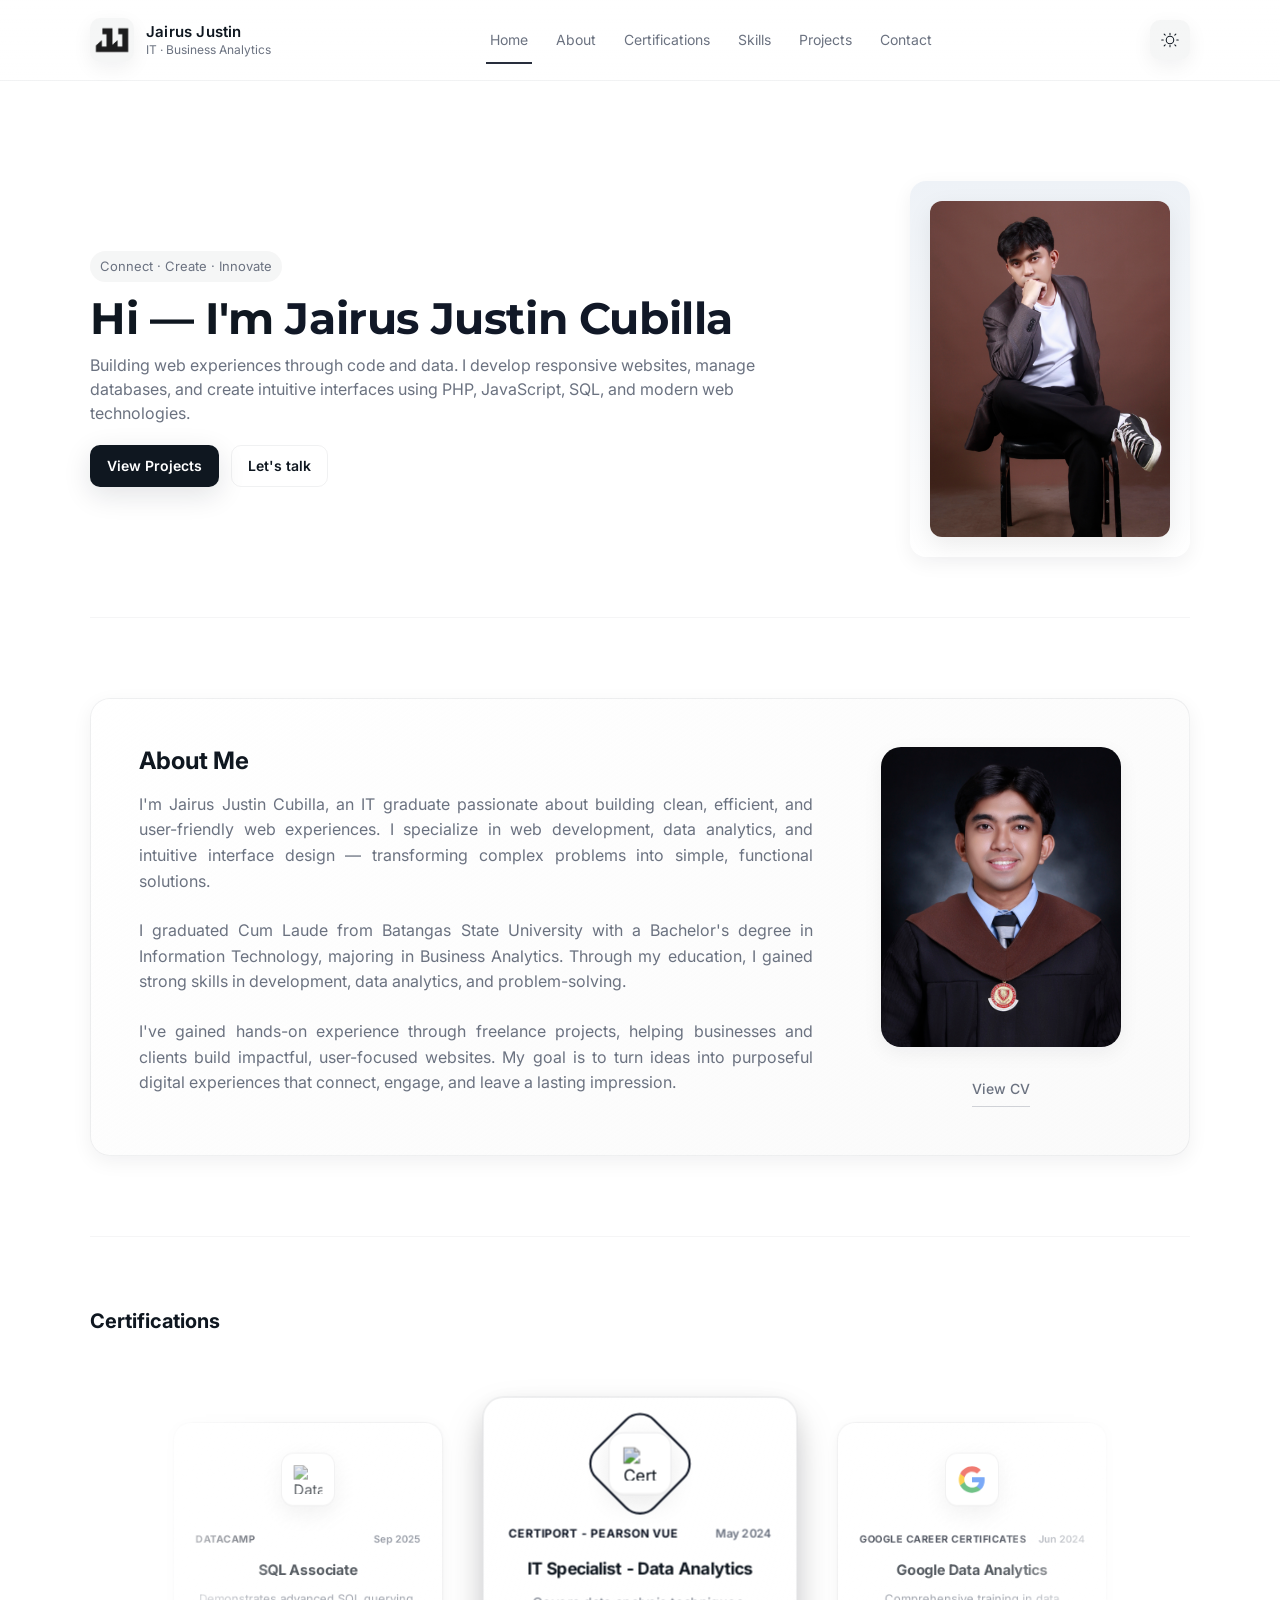
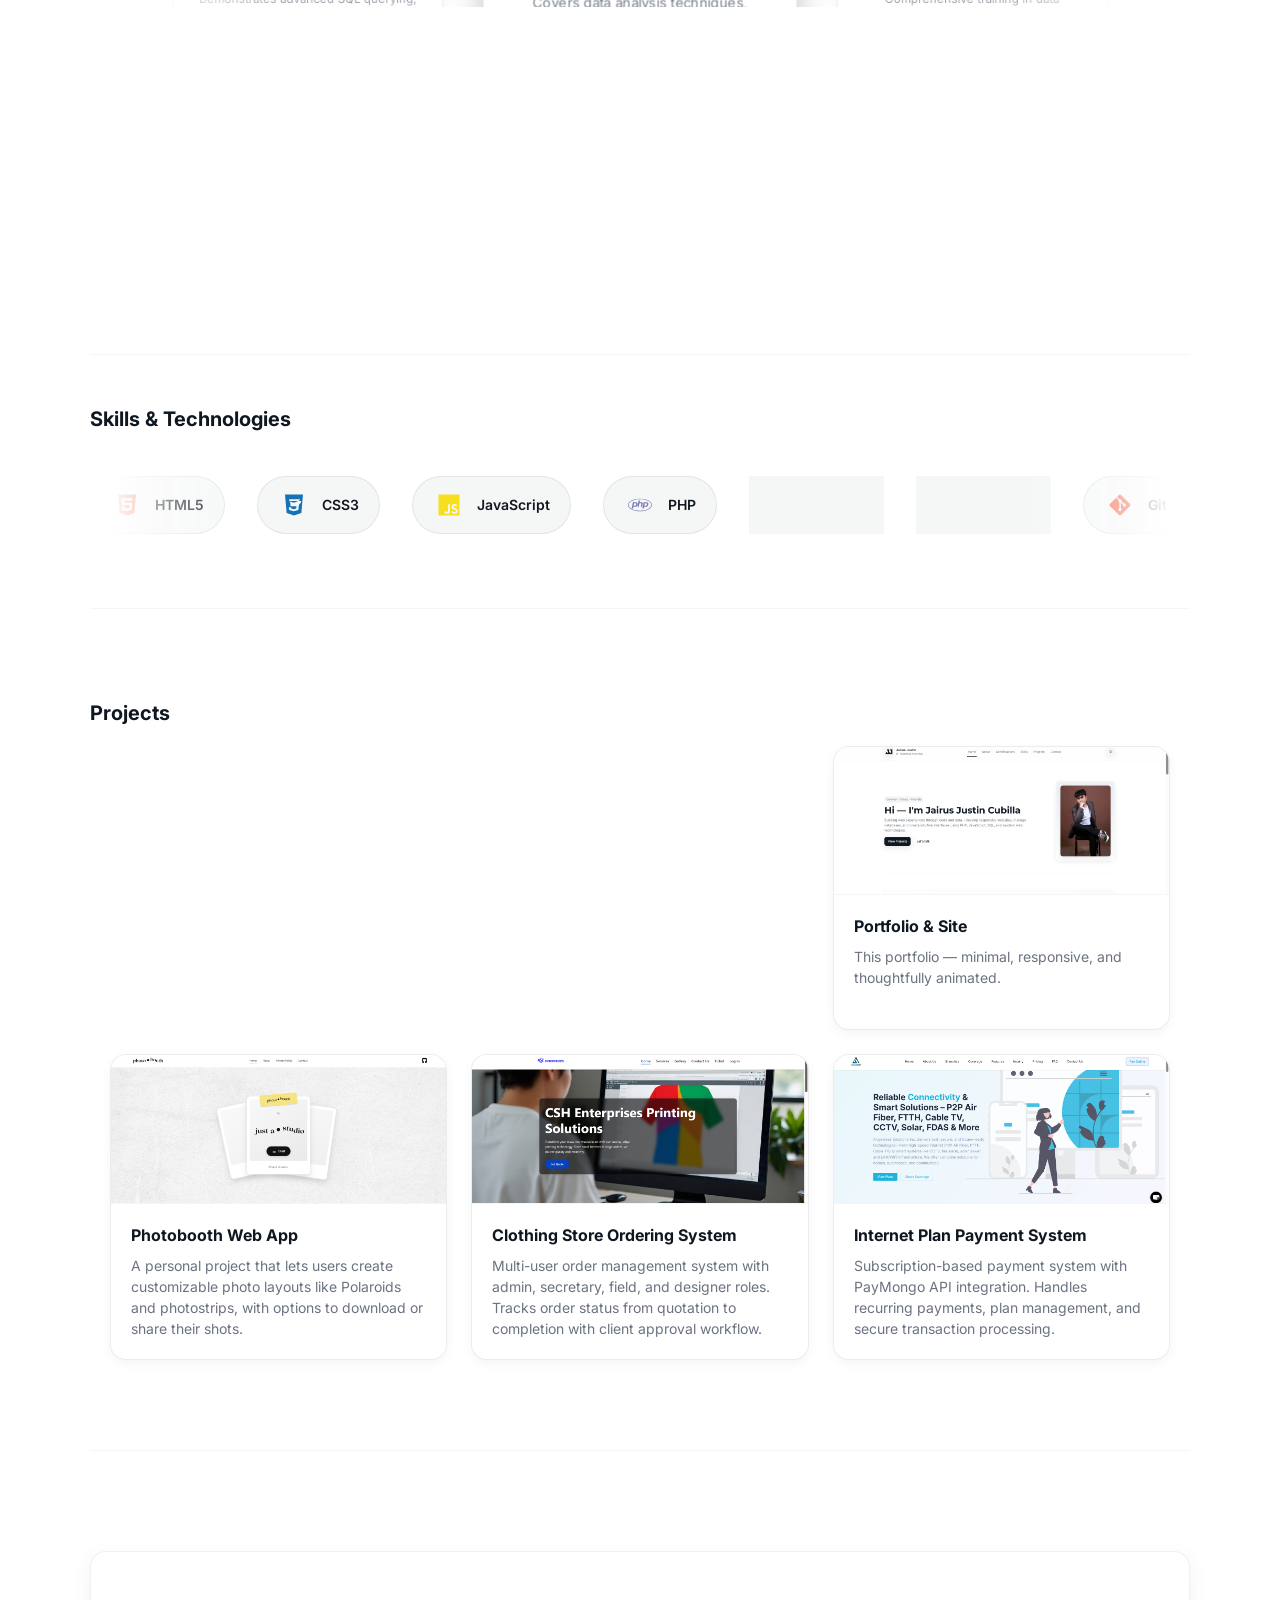
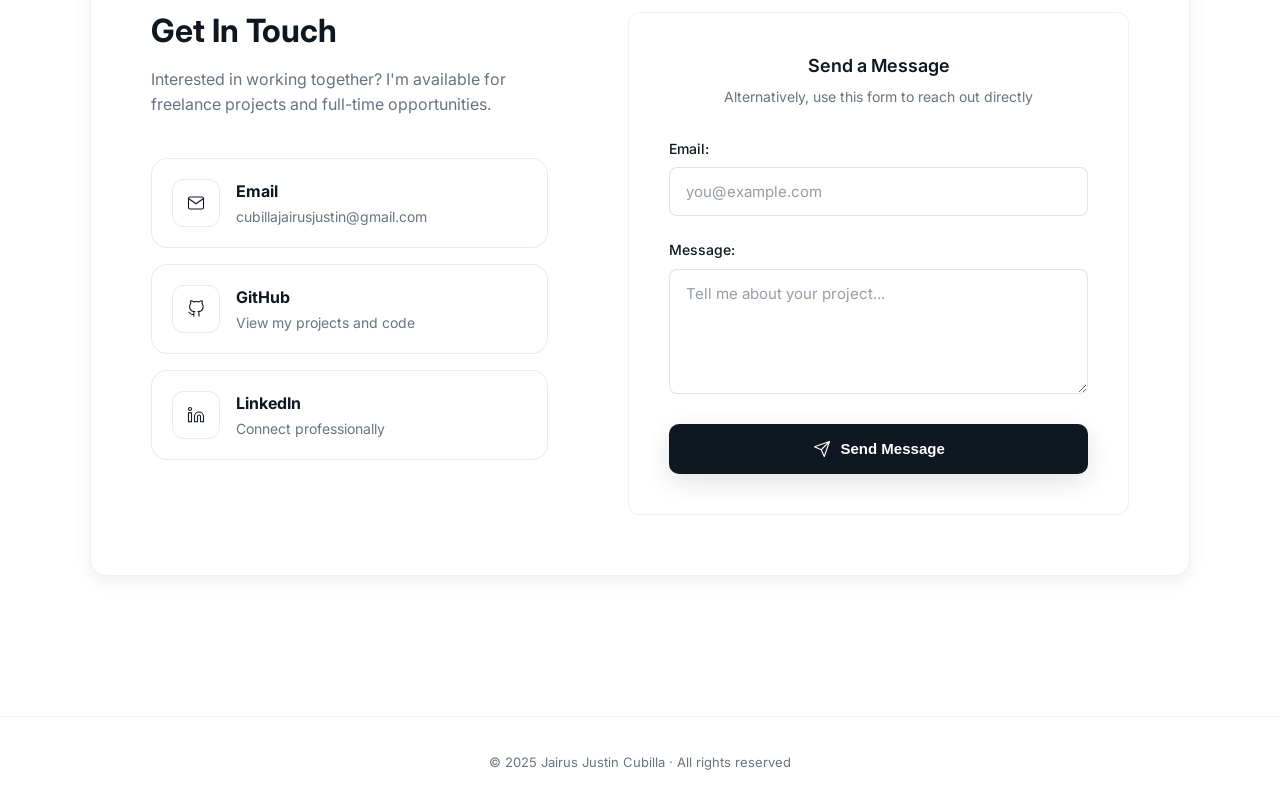
==== index.html @ 28b4c376 "fixed path" ====
<!DOCTYPE html>
<html lang="en">
<head>
    <meta charset="utf-8" />
    <meta name="viewport" content="width=device-width,initial-scale=1" />
    <title>Jairus Justin Cubilla — Portfolio</title>
    
    <!-- Favicon -->
    <link rel="icon" type="image/x-icon" href="assets/images/icons/2-no-bg.png">
    <!-- Add to head section -->
    <link rel="stylesheet" href="https://cdnjs.cloudflare.com/ajax/libs/font-awesome/6.4.0/css/all.min.css">
    
    <!-- Fonts -->
    <link href="https://fonts.googleapis.com/css2?family=Inter:wght@300;400;600;700&family=Montserrat:wght@500;700&display=swap" rel="stylesheet" />

    <!-- CSS -->
    <link rel="stylesheet" href="css/styles.css">
</head>

<body>
    <!-- Page Loader -->
    <div class="page-loader" id="pageLoader">
        <div class="loader-orbital">
            <div class="orbit-ring">
                <div class="orbit-dot"></div>
            </div>
            <div class="orbit-ring">
                <div class="orbit-dot"></div>
            </div>
            <div class="loader-logo">
                <img src="assets/images/icons/2-no-bg.png" alt="Jairus Justin" class="logo-light">
                <img src="assets/images/icons/2-no-bg-dark.png" alt="Jairus Justin" class="logo-dark">
            </div>
        </div>
    </div>
    
    <!-- Theme attr will be toggled by JS -->
    <div id="page" class="page" data-theme="light">

        <!-- HEADER -->
        <header class="normal-header" aria-label="Main header">
            <div class="container nav-inner">
                <div class="brand">
                    <div class="logo-mark" aria-hidden="true">
                        <img src="assets/images/icons/2-no-bg.png" alt="Jairus Justin Logo" width="40" height="40" class="logo-light">
                        <img src="assets/images/icons/2-no-bg-dark.png" alt="Jairus Justin Logo" width="40" height="40" class="logo-dark">
                    </div>                 
                    <div>
                        <div class="name">Jairus Justin</div>
                        <div class="role">IT · Business Analytics</div>
                    </div>
                </div>

                <nav class="main-nav" aria-label="Primary navigation">
                    <a href="#home" class="active">Home</a>
                    <a href="#about">About</a>
                    <a href="#certifications">Certifications</a>
                    <a href="#skills">Skills</a>
                    <a href="#projects">Projects</a>
                    <a href="#contact">Contact</a>
                </nav>

                <div class="controls">
                    <button class="toggle-btn" id="themeToggle" title="Toggle theme" aria-pressed="false" aria-label="Toggle color theme">
                        <!-- simple sun/moon icon (will be updated via JS with aria-hidden) -->
                        <svg id="themeIcon" width="18" height="18" viewBox="0 0 24 24" fill="none" aria-hidden="true">
                            <path d="M12 3v2M12 19v2M4.2 4.2l1.4 1.4M18.4 18.4l1.4 1.4M1 12h2M21 12h2M4.2 19.8l1.4-1.4M18.4 5.6l1.4-1.4M12 7a5 5 0 100 10 5 5 0 000-10z" stroke="currentColor" stroke-width="1.4" stroke-linecap="round" stroke-linejoin="round"></path>
                        </svg>
                    </button>
                </div>
            </div>
        </header>

        <!-- HERO -->
        <main>
            <section id="home" class="container hero">
                <div class="hero-inner reveal">
                    <div class="hero-left">
                        <span class="eyebrow">Connect · Create · Innovate</span>
                        <h1 class="hero-title">Hi — I'm <span style="color:var(--accent)">Jairus Justin Cubilla</span></h1>
                        <p class="lead">
                            Building web experiences through code and data. I develop responsive websites, manage databases, and create intuitive interfaces using PHP, JavaScript, SQL, and modern web technologies.
                        </p>

                        <div class="cta-row" style="margin-top:18px">
                            <a class="btn btn-primary" href="#projects">View Projects</a>
                            <a class="btn btn-outline" href="#contact">Let's talk</a>
                        </div>
                    </div>

                    <div class="hero-right">
                        <div class="hero-photo">
                            <img src="assets/images/photos/cubilla1.JPG" alt="Jairus Justin Cubilla" />
                            <div class="photo-ornament"></div>
                        </div>
                    </div>
                </div>
            </section>

            <!-- ABOUT -->
            <section id="about" class="about-section container reveal">
                <div class="about-card">
                    <div class="about-grid">
                        <div class="about-content">
                            <h3>About Me</h3>
                            <p class="about-text">
                                I'm Jairus Justin Cubilla, an IT graduate passionate about building clean, efficient, and user-friendly web experiences. I specialize in web development, data analytics, and intuitive interface design — transforming complex problems into simple, functional solutions.
                            </p>
                            <p class="about-text">
                                I graduated Cum Laude from Batangas State University with a Bachelor's degree in Information Technology, majoring in Business Analytics. Through my education, I gained strong skills in development, data analytics, and problem-solving.
                            </p>
                            <p class="about-text">
                                I've gained hands-on experience through freelance projects, helping businesses and clients build impactful, user-focused websites. My goal is to turn ideas into purposeful digital experiences that connect, engage, and leave a lasting impression.
                            </p>
                        </div>

                        <aside class="about-sidebar">
                            <div class="about-photo">
                                <img src="assets/images/photos/cubilla2.JPG" alt="Jairus Justin Cubilla - Graduation Photo" loading="lazy">
                            </div>
                            <a href="assets/documents/cubilla_cv.pdf" target="_blank" class="cv-link">
                                View CV
                            </a>
                        </aside>
                    </div>
                </div>
            </section>

            <!-- CERTIFICATIONS -->
            <section id="certifications" class="certifications-section container reveal">
                <div style="display:flex; justify-content:space-between; align-items:center; gap:12px; margin-bottom:18px">
                    <h3 style="margin:0; font-size:20px; font-weight:700">Certifications</h3>
                </div>

                <div class="certifications-carousel">
                    <div class="carousel-container" id="carouselContainer">
                        <!-- Certification 1 - DataCamp SQL Associate -->
                        <article class="certification-card">
                            <div class="certification-visual">
                                <div class="cert-logo">
                                    <img src="https://cdn.brandfetch.io/idou89mSUh/w/400/h/400/theme/dark/icon.jpeg?c=1bxid64Mup7aczewSAYMX&t=1680282023371" alt="DataCamp" width="32" height="32">
                                </div>
                                <div class="cert-ornament"></div>
                            </div>
                            <div class="certification-content">
                                <div class="cert-meta">
                                    <span class="cert-issuer">DataCamp</span>
                                    <span class="cert-date">Sep 2025</span>
                                </div>
                                <h4 class="cert-title">SQL Associate</h4>
                                <p class="cert-desc">
                                    Demonstrates advanced SQL querying, database optimization, and complex data manipulation skills
                                </p>
                                <a href="https://www.datacamp.com/certificate/SQA0010871924279" target="_blank" class="cert-link">
                                    <span>View credential</span>
                                    <svg width="16" height="16" viewBox="0 0 24 24" fill="none">
                                        <path d="M7 17L17 7M17 7H7M17 7V17" stroke="currentColor" stroke-width="1.5" stroke-linecap="round" stroke-linejoin="round"/>
                                    </svg>
                                </a>
                            </div>
                        </article>

                        <!-- Certification 2 - Certiport Data Analytics -->
                        <article class="certification-card">
                            <div class="certification-visual">
                                <div class="cert-logo">
                                    <img src="https://cdn.brandfetch.io/idTP8ahOXq/w/1800/h/431/theme/dark/logo.png?c=1bxid64Mup7aczewSAYMX&t=1753779876783" alt="Certiport" width="32" height="32">
                                </div>
                                <div class="cert-ornament"></div>
                            </div>
                            <div class="certification-content">
                                <div class="cert-meta">
                                    <span class="cert-issuer">Certiport - Pearson VUE</span>
                                    <span class="cert-date">May 2024</span>
                                </div>
                                <h4 class="cert-title">IT Specialist - Data Analytics</h4>
                                <p class="cert-desc">
                                    Covers data analysis techniques, statistical methods, and business intelligence applications
                                </p>
                                <a href="https://www.credly.com/badges/1cd55d9b-3c51-4563-a32c-03b4633d8ad3/public_url" target="_blank" class="cert-link">
                                    <span>View credential</span>
                                    <svg width="16" height="16" viewBox="0 0 24 24" fill="none">
                                        <path d="M7 17L17 7M17 7H7M17 7V17" stroke="currentColor" stroke-width="1.5" stroke-linecap="round" stroke-linejoin="round"/>
                                    </svg>
                                </a>
                            </div>
                        </article>

                        <!-- Certification 3 - Google Data Analytics -->
                        <article class="certification-card">
                            <div class="certification-visual">
                                <div class="cert-logo">
                                    <svg xmlns="http://www.w3.org/2000/svg" viewBox="0 0 24 24" width="32" height="32">
                                        <path fill="#4285F4" d="M22.56 12.25c0-.78-.07-1.53-.2-2.25H12v4.26h5.92c-.26 1.37-1.04 2.53-2.21 3.31v2.77h3.57c2.08-1.92 3.28-4.74 3.28-8.09z"/>
                                        <path fill="#34A853" d="M12 23c2.97 0 5.46-.98 7.28-2.66l-3.57-2.77c-.98.66-2.23 1.06-3.71 1.06-2.86 0-5.29-1.93-6.16-4.53H2.18v2.84C3.99 20.53 7.7 23 12 23z"/>
                                        <path fill="#FBBC05" d="M5.84 14.09c-.22-.66-.35-1.36-.35-2.09s.13-1.43.35-2.09V7.07H2.18C1.43 8.55 1 10.22 1 12s.43 3.45 1.18 4.93l2.85-2.22.81-.62z"/>
                                        <path fill="#EA4335" d="M12 5.38c1.62 0 3.06.56 4.21 1.64l3.15-3.15C17.45 2.09 14.97 1 12 1 7.7 1 3.99 3.47 2.18 7.07l3.66 2.84c.87-2.6 3.3-4.53 6.16-4.53z"/>
                                    </svg>
                                </div>
                                <div class="cert-ornament"></div>
                            </div>
                            <div class="certification-content">
                                <div class="cert-meta">
                                    <span class="cert-issuer">Google Career Certificates</span>
                                    <span class="cert-date">Jun 2024</span>
                                </div>
                                <h4 class="cert-title">Google Data Analytics</h4>
                                <p class="cert-desc">
                                    Comprehensive training in data cleaning, analysis, R programming, and data visualization
                                </p>
                                <a href="https://coursera.org/share/3be08ed910054b1a5ed9e0c09b8e4d46" target="_blank" class="cert-link">
                                    <span>View credential</span>
                                    <svg width="16" height="16" viewBox="0 0 24 24" fill="none">
                                        <path d="M7 17L17 7M17 7H7M17 7V17" stroke="currentColor" stroke-width="1.5" stroke-linecap="round" stroke-linejoin="round"/>
                                    </svg>
                                </a>
                            </div>
                        </article>

                        <!-- Certification 4 - PhilNITS IT Passport -->
                        <article class="certification-card">
                            <div class="certification-visual">
                                <div class="cert-logo">
                                    <img src="https://upload.wikimedia.org/wikipedia/en/c/cb/Philnitslogo.png" alt="PhilNITS" width="32" height="32">
                                </div>
                                <div class="cert-ornament"></div>
                            </div>
                            <div class="certification-content">
                                <div class="cert-meta">
                                    <span class="cert-issuer">PhilNITS</span>
                                    <span class="cert-date">Nov 2024</span>
                                </div>
                                <h4 class="cert-title">Information Technology Passport Exam</h4>
                                <p class="cert-desc">
                                    Japanese IT certification covering technology strategy, management, and business fundamentals
                                </p>
                                <a href="https://www.itpec.org/statsandresults/all-passers-information/Philippines/2024A_IP.pdf" target="_blank" class="cert-link">
                                    <span>View credential</span>
                                    <svg width="16" height="16" viewBox="0 0 24 24" fill="none">
                                        <path d="M7 17L17 7M17 7H7M17 7V17" stroke="currentColor" stroke-width="1.5" stroke-linecap="round" stroke-linejoin="round"/>
                                    </svg>
                                </a>
                            </div>
                        </article>

                        <!-- Certification 5 - Cisco Data Analytics Essentials -->
                        <article class="certification-card">
                            <div class="certification-visual">
                                <div class="cert-logo">
                                    <img src="https://cdn.brandfetch.io/idqG-yHws9/w/400/h/400/theme/dark/icon.jpeg" alt="Cisco" width="32" height="32">
                                </div>
                                <div class="cert-ornament"></div>
                            </div>
                            <div class="certification-content">
                                <div class="cert-meta">
                                    <span class="cert-issuer">Cisco</span>
                                    <span class="cert-date">Nov 2023</span>
                                </div>
                                <h4 class="cert-title">Data Analytics Essentials</h4>
                                <p class="cert-desc">
                                    Foundational data analytics concepts, visualization techniques, and analytical thinking
                                </p>
                                <a href="https://www.credly.com/badges/7a46ecf0-e3d9-466a-9765-6772976c49cd/linked_in_profile" target="_blank" class="cert-link">
                                    <span>View credential</span>
                                    <svg width="16" height="16" viewBox="0 0 24 24" fill="none">
                                        <path d="M7 17L17 7M17 7H7M17 7V17" stroke="currentColor" stroke-width="1.5" stroke-linecap="round" stroke-linejoin="round"/>
                                    </svg>
                                </a>
                            </div>
                        </article>

                        <!-- Certification 6 - Cisco Introduction to Data Science -->
                        <article class="certification-card">
                            <div class="certification-visual">
                                <div class="cert-logo">
                                    <img src="https://cdn.brandfetch.io/idqG-yHws9/w/400/h/400/theme/dark/icon.jpeg" alt="Cisco" width="32" height="32">
                                </div>
                                <div class="cert-ornament"></div>
                            </div>
                            <div class="certification-content">
                                <div class="cert-meta">
                                    <span class="cert-issuer">Cisco</span>
                                    <span class="cert-date">Dec 2023</span>
                                </div>
                                <h4 class="cert-title">Introduction to Data Science</h4>
                                <p class="cert-desc">
                                    Introduction to data science principles, statistical analysis, and machine learning basics
                                </p>
                                <a href="https://www.credly.com/badges/86413651-8344-469b-a2cc-bfc79128b4fd" target="_blank" class="cert-link">
                                    <span>View credential</span>
                                    <svg width="16" height="16" viewBox="0 0 24 24" fill="none">
                                        <path d="M7 17L17 7M17 7H7M17 7V17" stroke="currentColor" stroke-width="1.5" stroke-linecap="round" stroke-linejoin="round"/>
                                    </svg>
                                </a>
                            </div>
                        </article>

                        <!-- Certification 7 - Certiport Databases -->
                        <article class="certification-card">
                            <div class="certification-visual">
                                <div class="cert-logo">
                                    <img src="https://cdn.brandfetch.io/idTP8ahOXq/w/1800/h/431/theme/dark/logo.png?c=1bxid64Mup7aczewSAYMX&t=1753779876783" alt="Certiport" width="32" height="32">
                                </div>
                                <div class="cert-ornament"></div>
                            </div>
                            <div class="certification-content">
                                <div class="cert-meta">
                                    <span class="cert-issuer">Certiport - Pearson VUE</span>
                                    <span class="cert-date">May 2023</span>
                                </div>
                                <h4 class="cert-title">IT Specialist - Databases</h4>
                                <p class="cert-desc">
                                    Database design<br>
                                    SQL querying skills
                                </p>
                                <a href="https://www.credly.com/badges/748f592d-a4ad-4acc-a9d9-8ed5fb853e4e/linked_in_profile" target="_blank" class="cert-link">
                                    <span>View credential</span>
                                    <svg width="16" height="16" viewBox="0 0 24 24" fill="none">
                                        <path d="M7 17L17 7M17 7H7M17 7V17" stroke="currentColor" stroke-width="1.5" stroke-linecap="round" stroke-linejoin="round"/>
                                    </svg>
                                </a>
                            </div>
                        </article>
                    </div>

                    <!-- Carousel Navigation -->
                    <div class="carousel-nav">
                        <button class="carousel-btn" id="prevBtn" aria-label="Previous certifications">
                            <svg width="20" height="20" viewBox="0 0 24 24" fill="none">
                                <path d="M15 18L9 12L15 6" stroke="currentColor" stroke-width="2" stroke-linecap="round" stroke-linejoin="round"/>
                            </svg>
                        </button>
                        
                        <div class="carousel-dots" id="carouselDots"></div>
                        
                        <button class="carousel-btn" id="nextBtn" aria-label="Next certifications">
                            <svg width="20" height="20" viewBox="0 0 24 24" fill="none">
                                <path d="M9 18L15 12L9 6" stroke="currentColor" stroke-width="2" stroke-linecap="round" stroke-linejoin="round"/>
                            </svg>
                        </button>
                    </div>
                </div>
            </section>

            <!-- SKILLS & TECHNOLOGIES -->
            <section id="skills" class="skills-section container reveal">
                <div style="display:flex; justify-content:space-between; align-items:center; gap:12px; margin-bottom:18px">
                    <h3 style="margin:0; font-size:20px; font-weight:700">Skills & Technologies</h3>
                </div>

                <div class="skills-scroll-container">
                    <div class="skills-scroll-track">
                        <!-- Skills with online SVGs -->
                        <div class="skill-item">
                            <div class="skill-icon">
                                <svg xmlns="http://www.w3.org/2000/svg" viewBox="0 0 384 512" width="24" height="24">
                                    <path fill="#E34F26" d="M0 32l34.9 395.8L191.5 480l157.6-52.2L384 32H0zm308.2 127.9H124.4l4.1 49.4h175.6l-13.6 148.4-97.9 27v.3h-1.1l-98.7-27.3-6-75.8h47.7L138 320l53.5 14.5 53.7-14.5 6-62.2H84.3L71.5 112.2h241.1l-4.4 47.7z"/>
                                </svg>
                            </div>
                            <span class="skill-name">HTML5</span>
                        </div>

                        <div class="skill-item">
                            <div class="skill-icon">
                                <svg xmlns="http://www.w3.org/2000/svg" viewBox="0 0 384 512" width="24" height="24">
                                    <path fill="#1572B6" d="M0 32l34.9 395.8L192 480l157.1-52.2L384 32H0zm313.1 80l-4.8 47.3L193 208.1l-97.5-27-6.8-47.8h211.4zm-17.2 145.1l-11.4 104.9-98.3 28.7-98.4-28.7-6.5-60.1h48.6l3.2 29.4 52.6 13.3 54.7-15.4 3.7-46.5H119.9l-12-114.1h236.2l-4.1 36.6z"/>
                                </svg>
                            </div>
                            <span class="skill-name">CSS3</span>
                        </div>

                        <div class="skill-item">
                            <div class="skill-icon">
                                <svg xmlns="http://www.w3.org/2000/svg" viewBox="0 0 448 512" width="24" height="24">
                                    <path fill="#F7DF1E" d="M0 32v448h448V32H0zm243.8 349.4c0 43.6-25.6 63.5-62.9 63.5-33.7 0-53.2-17.4-63.2-38.5l34.3-20.7c6.6 11.7 12.6 21.6 27.1 21.6 13.8 0 22.6-5.4 22.6-26.5V237.7h42.1v143.7zm99.6 63.5c-39.1 0-64.4-18.6-76.7-43l34.3-19.8c9 14.7 20.8 25.6 41.5 25.6 17.4 0 28.6-8.7 28.6-20.8 0-14.4-11.4-19.5-30.7-28l-10.5-4.5c-30.4-12.9-50.5-29.2-50.5-63.5 0-31.6 24.1-55.6 61.6-55.6 26.8 0 46 9.3 59.8 33.7L368 290c-7.2-12.9-15-18-27.1-18-12.3 0-20.1 7.8-20.1 18 0 12.6 7.8 17.7 25.9 25.6l10.5 4.5c35.8 15.3 55.9 31 55.9 66.2 0 37.8-29.8 58.6-69.7 58.6z"/>
                                </svg>
                            </div>
                            <span class="skill-name">JavaScript</span>
                        </div>

                        <!-- PHP with correct SVG -->
                        <div class="skill-item">
                            <div class="skill-icon">
                                <svg xmlns="http://www.w3.org/2000/svg" viewBox="0 0 640 512" width="24" height="24">
                                    <path fill="#777BB4" d="M320 104.5c171.4 0 303.2 72.2 303.2 151.5S491.3 407.5 320 407.5c-171.4 0-303.2-72.2-303.2-151.5S148.7 104.5 320 104.5m0-16.8C143.3 87.7 0 163 0 256s143.3 168.3 320 168.3S640 349 640 256 496.7 87.7 320 87.7zM218.2 242.5c-7.9 40.5-35.8 36.3-70.1 36.3l13.7-70.6c38 0 63.8-4.1 56.4 34.3zM97.4 350.3h36.7l8.7-44.8c41.1 0 66.6 3 90.2-19.1 26.1-24 32.9-66.7 14.3-88.1-9.7-11.2-25.3-16.7-46.5-16.7h-70.7L97.4 350.3zm185.7-213.6h36.5l-8.7 44.8c31.5 0 60.7-2.3 74.8 10.7 14.8 13.6 7.7 31-8.3 113.1h-37c15.4-79.4 18.3-86 12.7-92-5.4-5.8-17.7-4.6-47.4-4.6l-18.8 96.6h-36.5l32.7-168.6zM505 242.5c-8 41.1-36.7 36.3-70.1 36.3l13.7-70.6c38.2 0 63.8-4.1 56.4 34.3zM384.2 350.3H421l8.7-44.8c43.2 0 67.1 2.5 90.2-19.1 26.1-24 32.9-66.7 14.3-88.1-9.7-11.2-25.3-16.7-46.5-16.7H417l-32.8 168.7z"/>
                                </svg>
                            </div>
                            <span class="skill-name">PHP</span>
                        </div>

                        <!-- Python -->
                        <div class="skill-item">
                            <div class="skill-icon">
                                <svg xmlns="http://www.w3.org/2000/svg" viewBox="0 0 448 512" width="24" height="24">
                                    <path fill="#3776AB" d="M439.8 200.5c-7.7-30.9-22.3-54.2-53.4-54.2h-40.1v47.4c0 36.8-31.2 67.8-66.8 67.8H172.7c-29.2 0-53.4 25-53.4 54.3v101.8c0 29 25.2 46 53.4 54.3 33.8 9.9 66.3 11.7 106.8 0 26.9-7.8 53.4-23.5 53.4-54.3v-40.7H226.2v-13.6h160.2c31.1 0 42.6-21.7 53.4-54.2 11.2-33.5 10.7-65.7 0-108.6zM286.2 404c11.1 0 20.1 9.1 20.1 20.3 0 11.3-9 20.4-20.1 20.4-11 0-20.1-9.2-20.1-20.4.1-11.3 9.1-20.3 20.1-20.3zM167.8 248.1h106.8c29.7 0 53.4-24.5 53.4-54.3V91.9c0-29-24.4-50.7-53.4-55.6-35.8-5.9-74.7-5.6-106.8.1-45.2 8-53.4 24.7-53.4 55.6v40.7h106.9v13.6h-147c-31.1 0-58.3 18.7-66.8 54.2-9.8 40.7-10.2 66.1 0 108.6 7.6 31.6 25.7 54.2 56.8 54.2H101v-48.8c0-35.3 30.5-66.4 66.8-66.4zm-6.7-142.6c-11.1 0-20.1-9.1-20.1-20.3.1-11.3 9-20.4 20.1-20.4 11 0 20.1 9.2 20.1 20.4s-9 20.3-20.1 20.3z"/>
                                </svg>
                            </div>
                            <span class="skill-name">Python</span>
                        </div>

                        <div class="skill-item">
                            <div class="skill-icon">
                                <svg xmlns="http://www.w3.org/2000/svg" viewBox="0 0 73 73" width="24" height="24">
                                    <g fill="none" fill-rule="evenodd">
                                        <g transform="translate(2.000000, 2.000000)" fill="#FFFFFF" fill-rule="nonzero" stroke="#013247" stroke-width="2">
                                            <rect x="-1" y="-1" width="71" height="71" rx="14"></rect>
                                        </g>
                                        <g transform="translate(14.000000, 16.000000)" fill="#00618A">
                                            <g transform="translate(0.786008, 0.109629)" fill-rule="nonzero">
                                                <path d="M40.8827605,33.7385756 C38.4614916,33.672937 36.6119538,33.8980714 35.0307983,34.5648866 C34.5814496,34.7544412 33.8649454,34.7593487 33.7916387,35.3224916 C34.0385504,35.5813655 34.0768908,35.9678361 34.2731933,36.2862143 C34.6507689,36.8972059 35.2881387,37.7158487 35.8568025,38.1452605 C36.4782227,38.6142395 37.1186597,39.1160378 37.7848613,39.5221387 C38.9697311,40.2447773 40.2926261,40.6573193 41.4336345,41.3811849 C42.1059706,41.8078361 42.7740126,42.3452143 43.4300924,42.8267689 C43.7542983,43.0647857 43.9723782,43.435 44.3938151,43.5840672 C44.3938151,43.5613697 44.3938151,43.5383655 44.3938151,43.5153613 C44.1723613,43.2334832 44.1153109,42.8457857 43.9119538,42.5513319 C43.6138193,42.2531975 43.3153782,41.9547563 43.016937,41.6563151 C42.1418571,40.4947563 41.0309076,39.4745966 39.8500252,38.6271218 C38.9083866,37.951105 36.8005882,37.0379916 36.4076765,35.9420714 C36.3846723,35.9190672 36.3619748,35.896063 36.3386639,35.8730588 C37.0063992,35.7979118 37.7882353,35.5562143 38.4044412,35.3911975 C39.4396303,35.1136134 40.3647059,35.1853866 41.4336345,34.9093361 C41.9154958,34.7716176 42.3973571,34.6335924 42.8795252,34.4961807 C42.8795252,34.4041639 42.8795252,34.3127605 42.8795252,34.2207437 C42.3390798,33.6661891 41.9538361,32.9325084 41.3646218,32.4307101 C39.8230336,31.117937 38.1403529,29.8063908 36.4076765,28.7127403 C35.4467143,28.1061655 34.259084,27.7119962 33.2407647,27.1979903 C32.8981555,27.0251521 32.2963655,26.9352824 32.0700042,26.6471471 C31.5350798,25.9650878 31.2436933,25.1006513 30.8311513,24.3062702 C29.9668067,22.6420849 29.118105,20.8245076 28.3525252,19.0737345 C27.8301765,17.8797857 27.4891008,16.702308 26.8379286,15.631171 C23.7118109,10.4914803 20.3467563,7.38919496 15.1340042,4.33994202 C14.024895,3.69146891 12.6894244,3.43535546 11.2781933,3.10078235 C10.5212017,3.05495798 9.76359664,3.00882689 9.00629832,2.96300252 C8.54406723,2.7697979 8.06312605,2.20426261 7.62942017,1.93020588 C5.90257143,0.839294496 1.47318908,-1.53361345 0.194155462,1.58603235 C-0.613445378,3.55516134 1.40110924,5.47668697 2.12160084,6.47442521 C2.62738655,7.17442773 3.27487815,7.9592084 3.63619748,8.74638151 C3.87390756,9.2637 3.9150084,9.78249076 4.11836555,10.3300214 C4.61893697,11.6785277 5.05417647,13.1456437 5.70166807,14.3920113 C6.02894118,15.0225412 6.38964706,15.6869025 6.80341597,16.2509042 C7.05707563,16.5968874 7.49170168,16.7493286 7.56040756,17.2837008 C7.13528992,17.8785895 7.11105882,18.8020395 6.87212185,19.5556878 C5.79613866,22.9485008 6.20193277,27.1656311 7.76713866,29.6766471 C8.24746639,30.4474412 9.37865966,32.1006765 10.9340504,31.4666807 C12.2946723,30.9124328 11.9907101,29.1950924 12.3799412,27.6799437 C12.4679706,27.3363529 12.4139874,27.0838588 12.5863655,26.8538168 C12.5863655,26.8765756 12.5863655,26.8996412 12.5863655,26.9227067 C12.999521,27.7488336 13.4126765,28.5749298 13.8258319,29.4009034 C14.7429328,30.8780798 16.3707101,32.4218151 17.750042,33.4634454 C18.4653193,34.003584 19.0284622,34.9375546 19.9532311,35.253479 C19.9532311,35.2304748 19.9532311,35.2077773 19.9532311,35.1844664 C19.9299202,35.1844664 19.9072227,35.1844664 19.8842185,35.1844664 C19.7050924,34.905042 19.4247479,34.7894076 19.1959328,34.5648866 C18.657021,34.0367101 18.0579916,33.3800168 17.6123235,32.7748529 C16.3578277,31.0716218 15.2490252,29.2073613 14.2389874,27.2668803 C13.7565126,26.3404244 13.3372227,25.3181176 12.9305084,24.3751601 C12.7737731,24.0115403 12.7756134,23.4618933 12.4489538,23.2735042 C12.0035924,23.9645197 11.3475126,24.5231538 11.003063,25.3390668 C10.4521891,26.6432517 10.3810294,28.2337622 10.1770588,29.8830714 C10.0562101,29.9263193 10.1098866,29.8965672 10.0390336,29.9517773 C9.08021849,29.7205084 8.74313025,28.7333828 8.38702521,27.8866134 C7.48556723,25.7449529 7.31809664,22.2964084 8.11128151,19.8312475 C8.31647899,19.1935403 9.2440084,17.1845681 8.86857983,16.5953845 C8.68945378,16.0073971 8.09809244,15.6674256 7.76713866,15.2181382 C7.35766387,14.6627861 6.94880252,13.9316206 6.66539076,13.2903248 C5.92772269,11.6204345 5.58327311,9.74592941 4.80665126,8.05806513 C4.43551681,7.2511084 3.80765546,6.43458193 3.29205462,5.71721891 C2.7212437,4.92256176 2.08203361,4.33724286 1.6397395,3.37606597 C1.48239076,3.0345916 1.26860504,2.48791975 1.50202101,2.13687563 C1.5762479,1.89993235 1.68084034,1.8011063 1.91517647,1.72381218 C2.31452941,1.41589634 3.42670588,1.82625756 3.84262185,1.9990958 C4.94682353,2.45767689 5.86821849,2.89438866 6.80341597,3.5138458 C7.25245798,3.81158151 7.70640756,4.38726933 8.249,4.54664244 C8.45542437,4.54664244 8.66215546,4.54664244 8.86857983,4.54664244 C9.83782353,4.76947647 10.9236218,4.61583908 11.8290672,4.89078529 C13.4295462,5.37724748 14.8637815,6.13387101 16.1664328,6.95637857 C20.1348109,9.46199622 23.3793235,13.0288437 25.5987689,17.2837008 C25.9557941,17.9687353 26.1103824,18.6226374 26.4247731,19.3492941 C27.0593824,20.8146311 27.8587017,22.3224798 28.489937,23.7554269 C29.1199454,25.1851227 29.7340042,26.6279769 30.6244202,27.8177235 C31.0927857,28.4431311 32.900916,28.7786244 33.7226261,29.1257731 C34.2986513,29.3693109 35.242437,29.6229706 35.7880966,29.9517773 C36.8303403,30.5805588 37.8400714,31.3289622 38.8175966,32.0175546 C39.3062059,32.3616975 40.8079202,33.116542 40.8827605,33.7385756 Z"></path>
                                            </g>
                                            <g transform="translate(9.654588, 7.607551)">
                                                <path d="M1.23946639,0.00929369748 C0.73460084,5.20417043e-18 0.37757563,0.0644117647 0,0.146797479 C0,0.169832353 0,0.192897899 0,0.215687395 C0.0230042017,0.215687395 0.0460084034,0.215687395 0.069012605,0.215687395 C0.309789916,0.710492437 0.734907563,1.02890126 1.03273529,1.45515378 C1.26216387,1.93710714 1.49159244,2.4190605 1.72132773,2.90070714 C1.74402521,2.87791765 1.76733613,2.85488277 1.79003361,2.83209328 C2.21637815,2.5316584 2.4117605,2.05093193 2.40961345,1.31737395 C2.23876891,1.13763445 2.21361765,0.912101261 2.06547059,0.697610084 C1.86855462,0.411867227 1.48760504,0.249518908 1.23946639,0.00929369748 Z"></path>
                                            </g>
                                        </g>
                                    </g>
                                </svg>
                            </div>
                            <span class="skill-name">MySQL</span>
                        </div>

                        <div class="skill-item">
                            <div class="skill-icon">
                                <svg xmlns="http://www.w3.org/2000/svg" viewBox="0 0 448 512" width="24" height="24">
                                    <path fill="#F05032" d="M439.55 236.05L244 40.45a28.87 28.87 0 0 0-40.81 0l-40.66 40.63 51.52 51.52c27.06-9.14 52.68 16.77 43.39 43.68l49.66 49.66c34.23-11.8 61.18 31 35.47 56.69-26.49 26.49-70.21-2.87-56-37.34L240.22 199v121.85c25.3 12.54 22.26 41.85 9.08 55a34.34 34.34 0 0 1-48.55 0c-17.57-17.6-11.07-46.91 11.25-56v-123c-20.8-8.51-24.6-30.74-18.64-45L142.57 101 8.45 235.14a28.86 28.86 0 0 0 0 40.81l195.61 195.6a28.86 28.86 0 0 0 40.8 0l194.69-194.69a28.86 28.86 0 0 0 0-40.81z"/>
                                </svg>
                            </div>
                            <span class="skill-name">Git</span>
                        </div>

<div class="skill-item">
    <div class="skill-icon">
        <svg xmlns="http://www.w3.org/2000/svg" viewBox="0 0 24 24" width="24" height="24">
            <path fill="var(--github-color)" d="M12 0c-6.626 0-12 5.373-12 12 0 5.302 3.438 9.8 8.207 11.387.599.111.793-.261.793-.577v-2.234c-3.338.726-4.033-1.416-4.033-1.416-.546-1.387-1.333-1.756-1.333-1.756-1.089-.745.083-.729.083-.729 1.205.084 1.839 1.237 1.839 1.237 1.07 1.834 2.807 1.304 3.492.997.107-.775.418-1.305.762-1.604-2.665-.305-5.467-1.334-5.467-5.931 0-1.311.469-2.381 1.236-3.221-.124-.303-.535-1.524.117-3.176 0 0 1.008-.322 3.301 1.23.957-.266 1.983-.399 3.003-.404 1.02.005 2.047.138 3.006.404 2.291-1.552 3.297-1.23 3.297-1.23.653 1.653.242 2.874.118 3.176.77.84 1.235 1.911 1.235 3.221 0 4.609-2.807 5.624-5.479 5.921.43.372.823 1.102.823 2.222v3.293c0 .319.192.694.801.576 4.765-1.589 8.199-6.086 8.199-11.386 0-6.627-5.373-12-12-12z"/>
        </svg>
    </div>
    <span class="skill-name">GitHub</span>
</div>

                        <div class="skill-item">
                            <div class="skill-icon">
                                <svg xmlns="http://www.w3.org/2000/svg" viewBox="0 0 256 256" width="24" height="24">
                                    <path fill="#563D7C" d="M0,222.991225 C0,241.223474 14.7785318,256 33.0087747,256 L222.991225,256 C241.223474,256 256,241.221468 256,222.991225 L256,33.0087747 C256,14.7765263 241.221468,0 222.991225,0 L33.0087747,0 C14.7765263,0 0,14.7785318 0,33.0087747 L0,222.991225 Z"/>
                                    <path fill="#FFFFFF" d="M106.157563,113.238095 L106.157563,76.9845938 L138.069328,76.9845938 C141.108559,76.9845938 144.039202,77.2378593 146.861345,77.7443978 C149.683488,78.2509362 152.179961,79.1554557 154.35084,80.4579832 C156.52172,81.7605107 158.258397,83.5695496 159.560924,85.8851541 C160.863452,88.2007585 161.514706,91.1675823 161.514706,94.7857143 C161.514706,101.298352 159.560944,106.001853 155.653361,108.896359 C151.745779,111.790864 146.752832,113.238095 140.67437,113.238095 L106.157563,113.238095 L106.157563,113.238095 Z M72.07493,50.5 L72.07493,205.5 L147.186975,205.5 C154.133788,205.5 160.899594,204.631661 167.484594,202.894958 C174.069594,201.158255 179.93088,198.480877 185.068627,194.862745 C190.206375,191.244613 194.294803,186.577293 197.334034,180.860644 C200.373264,175.143996 201.892857,168.37819 201.892857,160.563025 C201.892857,150.866431 199.541107,142.581033 194.837535,135.706583 C190.133963,128.832132 183.00635,124.020088 173.454482,121.270308 C180.401295,117.941627 185.647508,113.672295 189.193277,108.462185 C192.739047,103.252075 194.511905,96.7395349 194.511905,88.9243697 C194.511905,81.6881057 193.317939,75.6097352 190.929972,70.6890756 C188.542005,65.7684161 185.177193,61.8247114 180.835434,58.8578431 C176.493676,55.8909749 171.283644,53.756309 165.205182,52.4537815 C159.12672,51.151254 152.397096,50.5 145.016106,50.5 L72.07493,50.5 L72.07493,50.5 Z M106.157563,179.015406 L106.157563,136.466387 L143.279412,136.466387 C150.660401,136.466387 156.594049,138.166883 161.080532,141.567927 C165.567016,144.968971 167.810224,150.649353 167.810224,158.609244 C167.810224,162.661552 167.122789,165.990183 165.747899,168.595238 C164.373009,171.200293 162.527789,173.262597 160.212185,174.782213 C157.89658,176.301828 155.219203,177.387252 152.179972,178.038515 C149.140741,178.689779 145.956833,179.015406 142.628151,179.015406 L106.157563,179.015406 L106.157563,179.015406 Z"/>
                                </svg>
                            </div>
                            <span class="skill-name">Bootstrap</span>
                        </div>

                        <div class="skill-item">
                            <div class="skill-icon">
                                <svg xmlns="http://www.w3.org/2000/svg" viewBox="0 0 24 24" width="24" height="24">
                                    <path fill="#F24E1E" d="M8 24c2.208 0 4-1.792 4-4v-4H8c-2.208 0-4 1.792-4 4s1.792 4 4 4z"/>
                                    <path fill="#FF7262" d="M4 12c0-2.208 1.792-4 4-4h4v8H8c-2.208 0-4-1.792-4-4z"/>
                                    <path fill="#A259FF" d="M4 4c0-2.208 1.792-4 4-4h4v8H8C5.792 8 4 6.208 4 4z"/>
                                    <path fill="#1ABCFE" d="M12 0h4c2.208 0 4 1.792 4 4s-1.792 4-4 4h-4V0z"/>
                                    <path fill="#0ACF83" d="M20 12c0 2.208-1.792 4-4 4s-4-1.792-4-4 1.792-4 4-4 4 1.792 4 4z"/>
                                </svg>
                            </div>
                            <span class="skill-name">Figma</span>
                        </div>

                        <!-- Duplicate set for seamless infinite loop -->
                        <div class="skill-item">
                            <div class="skill-icon">
                                <svg xmlns="http://www.w3.org/2000/svg" viewBox="0 0 384 512" width="24" height="24">
                                    <path fill="#E34F26" d="M0 32l34.9 395.8L191.5 480l157.6-52.2L384 32H0zm308.2 127.9H124.4l4.1 49.4h175.6l-13.6 148.4-97.9 27v.3h-1.1l-98.7-27.3-6-75.8h47.7L138 320l53.5 14.5 53.7-14.5 6-62.2H84.3L71.5 112.2h241.1l-4.4 47.7z"/>
                                </svg>
                            </div>
                            <span class="skill-name">HTML5</span>
                        </div>

                        <div class="skill-item">
                            <div class="skill-icon">
                                <svg xmlns="http://www.w3.org/2000/svg" viewBox="0 0 384 512" width="24" height="24">
                                    <path fill="#1572B6" d="M0 32l34.9 395.8L192 480l157.1-52.2L384 32H0zm313.1 80l-4.8 47.3L193 208.1l-97.5-27-6.8-47.8h211.4zm-17.2 145.1l-11.4 104.9-98.3 28.7-98.4-28.7-6.5-60.1h48.6l3.2 29.4 52.6 13.3 54.7-15.4 3.7-46.5H119.9l-12-114.1h236.2l-4.1 36.6z"/>
                                </svg>
                            </div>
                            <span class="skill-name">CSS3</span>
                        </div>

                        <div class="skill-item">
                            <div class="skill-icon">
                                <svg xmlns="http://www.w3.org/2000/svg" viewBox="0 0 448 512" width="24" height="24">
                                    <path fill="#F7DF1E" d="M0 32v448h448V32H0zm243.8 349.4c0 43.6-25.6 63.5-62.9 63.5-33.7 0-53.2-17.4-63.2-38.5l34.3-20.7c6.6 11.7 12.6 21.6 27.1 21.6 13.8 0 22.6-5.4 22.6-26.5V237.7h42.1v143.7zm99.6 63.5c-39.1 0-64.4-18.6-76.7-43l34.3-19.8c9 14.7 20.8 25.6 41.5 25.6 17.4 0 28.6-8.7 28.6-20.8 0-14.4-11.4-19.5-30.7-28l-10.5-4.5c-30.4-12.9-50.5-29.2-50.5-63.5 0-31.6 24.1-55.6 61.6-55.6 26.8 0 46 9.3 59.8 33.7L368 290c-7.2-12.9-15-18-27.1-18-12.3 0-20.1 7.8-20.1 18 0 12.6 7.8 17.7 25.9 25.6l10.5 4.5c35.8 15.3 55.9 31 55.9 66.2 0 37.8-29.8 58.6-69.7 58.6z"/>
                                </svg>
                            </div>
                            <span class="skill-name">JavaScript</span>
                        </div>

                        <!-- PHP with correct SVG -->
                        <div class="skill-item">
                            <div class="skill-icon">
                                <svg xmlns="http://www.w3.org/2000/svg" viewBox="0 0 640 512" width="24" height="24">
                                    <path fill="#777BB4" d="M320 104.5c171.4 0 303.2 72.2 303.2 151.5S491.3 407.5 320 407.5c-171.4 0-303.2-72.2-303.2-151.5S148.7 104.5 320 104.5m0-16.8C143.3 87.7 0 163 0 256s143.3 168.3 320 168.3S640 349 640 256 496.7 87.7 320 87.7zM218.2 242.5c-7.9 40.5-35.8 36.3-70.1 36.3l13.7-70.6c38 0 63.8-4.1 56.4 34.3zM97.4 350.3h36.7l8.7-44.8c41.1 0 66.6 3 90.2-19.1 26.1-24 32.9-66.7 14.3-88.1-9.7-11.2-25.3-16.7-46.5-16.7h-70.7L97.4 350.3zm185.7-213.6h36.5l-8.7 44.8c31.5 0 60.7-2.3 74.8 10.7 14.8 13.6 7.7 31-8.3 113.1h-37c15.4-79.4 18.3-86 12.7-92-5.4-5.8-17.7-4.6-47.4-4.6l-18.8 96.6h-36.5l32.7-168.6zM505 242.5c-8 41.1-36.7 36.3-70.1 36.3l13.7-70.6c38.2 0 63.8-4.1 56.4 34.3zM384.2 350.3H421l8.7-44.8c43.2 0 67.1 2.5 90.2-19.1 26.1-24 32.9-66.7 14.3-88.1-9.7-11.2-25.3-16.7-46.5-16.7H417l-32.8 168.7z"/>
                                </svg>
                            </div>
                            <span class="skill-name">PHP</span>
                        </div>

                        <!-- Python -->
                        <div class="skill-item">
                            <div class="skill-icon">
                                <svg xmlns="http://www.w3.org/2000/svg" viewBox="0 0 448 512" width="24" height="24">
                                    <path fill="#3776AB" d="M439.8 200.5c-7.7-30.9-22.3-54.2-53.4-54.2h-40.1v47.4c0 36.8-31.2 67.8-66.8 67.8H172.7c-29.2 0-53.4 25-53.4 54.3v101.8c0 29 25.2 46 53.4 54.3 33.8 9.9 66.3 11.7 106.8 0 26.9-7.8 53.4-23.5 53.4-54.3v-40.7H226.2v-13.6h160.2c31.1 0 42.6-21.7 53.4-54.2 11.2-33.5 10.7-65.7 0-108.6zM286.2 404c11.1 0 20.1 9.1 20.1 20.3 0 11.3-9 20.4-20.1 20.4-11 0-20.1-9.2-20.1-20.4.1-11.3 9.1-20.3 20.1-20.3zM167.8 248.1h106.8c29.7 0 53.4-24.5 53.4-54.3V91.9c0-29-24.4-50.7-53.4-55.6-35.8-5.9-74.7-5.6-106.8.1-45.2 8-53.4 24.7-53.4 55.6v40.7h106.9v13.6h-147c-31.1 0-58.3 18.7-66.8 54.2-9.8 40.7-10.2 66.1 0 108.6 7.6 31.6 25.7 54.2 56.8 54.2H101v-48.8c0-35.3 30.5-66.4 66.8-66.4zm-6.7-142.6c-11.1 0-20.1-9.1-20.1-20.3.1-11.3 9-20.4 20.1-20.4 11 0 20.1 9.2 20.1 20.4s-9 20.3-20.1 20.3z"/>
                                </svg>
                            </div>
                            <span class="skill-name">Python</span>
                        </div>

                        <div class="skill-item">
                            <div class="skill-icon">
                                <svg xmlns="http://www.w3.org/2000/svg" viewBox="0 0 73 73" width="24" height="24">
                                    <g fill="none" fill-rule="evenodd">
                                        <g transform="translate(2.000000, 2.000000)" fill="#FFFFFF" fill-rule="nonzero" stroke="#013247" stroke-width="2">
                                            <rect x="-1" y="-1" width="71" height="71" rx="14"></rect>
                                        </g>
                                        <g transform="translate(14.000000, 16.000000)" fill="#00618A">
                                            <g transform="translate(0.786008, 0.109629)" fill-rule="nonzero">
                                                <path d="M40.8827605,33.7385756 C38.4614916,33.672937 36.6119538,33.8980714 35.0307983,34.5648866 C34.5814496,34.7544412 33.8649454,34.7593487 33.7916387,35.3224916 C34.0385504,35.5813655 34.0768908,35.9678361 34.2731933,36.2862143 C34.6507689,36.8972059 35.2881387,37.7158487 35.8568025,38.1452605 C36.4782227,38.6142395 37.1186597,39.1160378 37.7848613,39.5221387 C38.9697311,40.2447773 40.2926261,40.6573193 41.4336345,41.3811849 C42.1059706,41.8078361 42.7740126,42.3452143 43.4300924,42.8267689 C43.7542983,43.0647857 43.9723782,43.435 44.3938151,43.5840672 C44.3938151,43.5613697 44.3938151,43.5383655 44.3938151,43.5153613 C44.1723613,43.2334832 44.1153109,42.8457857 43.9119538,42.5513319 C43.6138193,42.2531975 43.3153782,41.9547563 43.016937,41.6563151 C42.1418571,40.4947563 41.0309076,39.4745966 39.8500252,38.6271218 C38.9083866,37.951105 36.8005882,37.0379916 36.4076765,35.9420714 C36.3846723,35.9190672 36.3619748,35.896063 36.3386639,35.8730588 C37.0063992,35.7979118 37.7882353,35.5562143 38.4044412,35.3911975 C39.4396303,35.1136134 40.3647059,35.1853866 41.4336345,34.9093361 C41.9154958,34.7716176 42.3973571,34.6335924 42.8795252,34.4961807 C42.8795252,34.4041639 42.8795252,34.3127605 42.8795252,34.2207437 C42.3390798,33.6661891 41.9538361,32.9325084 41.3646218,32.4307101 C39.8230336,31.117937 38.1403529,29.8063908 36.4076765,28.7127403 C35.4467143,28.1061655 34.259084,27.7119962 33.2407647,27.1979903 C32.8981555,27.0251521 32.2963655,26.9352824 32.0700042,26.6471471 C31.5350798,25.9650878 31.2436933,25.1006513 30.8311513,24.3062702 C29.9668067,22.6420849 29.118105,20.8245076 28.3525252,19.0737345 C27.8301765,17.8797857 27.4891008,16.702308 26.8379286,15.631171 C23.7118109,10.4914803 20.3467563,7.38919496 15.1340042,4.33994202 C14.024895,3.69146891 12.6894244,3.43535546 11.2781933,3.10078235 C10.5212017,3.05495798 9.76359664,3.00882689 9.00629832,2.96300252 C8.54406723,2.7697979 8.06312605,2.20426261 7.62942017,1.93020588 C5.90257143,0.839294496 1.47318908,-1.53361345 0.194155462,1.58603235 C-0.613445378,3.55516134 1.40110924,5.47668697 2.12160084,6.47442521 C2.62738655,7.17442773 3.27487815,7.9592084 3.63619748,8.74638151 C3.87390756,9.2637 3.9150084,9.78249076 4.11836555,10.3300214 C4.61893697,11.6785277 5.05417647,13.1456437 5.70166807,14.3920113 C6.02894118,15.0225412 6.38964706,15.6869025 6.80341597,16.2509042 C7.05707563,16.5968874 7.49170168,16.7493286 7.56040756,17.2837008 C7.13528992,17.8785895 7.11105882,18.8020395 6.87212185,19.5556878 C5.79613866,22.9485008 6.20193277,27.1656311 7.76713866,29.6766471 C8.24746639,30.4474412 9.37865966,32.1006765 10.9340504,31.4666807 C12.2946723,30.9124328 11.9907101,29.1950924 12.3799412,27.6799437 C12.4679706,27.3363529 12.4139874,27.0838588 12.5863655,26.8538168 C12.5863655,26.8765756 12.5863655,26.8996412 12.5863655,26.9227067 C12.999521,27.7488336 13.4126765,28.5749298 13.8258319,29.4009034 C14.7429328,30.8780798 16.3707101,32.4218151 17.750042,33.4634454 C18.4653193,34.003584 19.0284622,34.9375546 19.9532311,35.253479 C19.9532311,35.2304748 19.9532311,35.2077773 19.9532311,35.1844664 C19.9299202,35.1844664 19.9072227,35.1844664 19.8842185,35.1844664 C19.7050924,34.905042 19.4247479,34.7894076 19.1959328,34.5648866 C18.657021,34.0367101 18.0579916,33.3800168 17.6123235,32.7748529 C16.3578277,31.0716218 15.2490252,29.2073613 14.2389874,27.2668803 C13.7565126,26.3404244 13.3372227,25.3181176 12.9305084,24.3751601 C12.7737731,24.0115403 12.7756134,23.4618933 12.4489538,23.2735042 C12.0035924,23.9645197 11.3475126,24.5231538 11.003063,25.3390668 C10.4521891,26.6432517 10.3810294,28.2337622 10.1770588,29.8830714 C10.0562101,29.9263193 10.1098866,29.8965672 10.0390336,29.9517773 C9.08021849,29.7205084 8.74313025,28.7333828 8.38702521,27.8866134 C7.48556723,25.7449529 7.31809664,22.2964084 8.11128151,19.8312475 C8.31647899,19.1935403 9.2440084,17.1845681 8.86857983,16.5953845 C8.68945378,16.0073971 8.09809244,15.6674256 7.76713866,15.2181382 C7.35766387,14.6627861 6.94880252,13.9316206 6.66539076,13.2903248 C5.92772269,11.6204345 5.58327311,9.74592941 4.80665126,8.05806513 C4.43551681,7.2511084 3.80765546,6.43458193 3.29205462,5.71721891 C2.7212437,4.92256176 2.08203361,4.33724286 1.6397395,3.37606597 C1.48239076,3.0345916 1.26860504,2.48791975 1.50202101,2.13687563 C1.5762479,1.89993235 1.68084034,1.8011063 1.91517647,1.72381218 C2.31452941,1.41589634 3.42670588,1.82625756 3.84262185,1.9990958 C4.94682353,2.45767689 5.86821849,2.89438866 6.80341597,3.5138458 C7.25245798,3.81158151 7.70640756,4.38726933 8.249,4.54664244 C8.45542437,4.54664244 8.66215546,4.54664244 8.86857983,4.54664244 C9.83782353,4.76947647 10.9236218,4.61583908 11.8290672,4.89078529 C13.4295462,5.37724748 14.8637815,6.13387101 16.1664328,6.95637857 C20.1348109,9.46199622 23.3793235,13.0288437 25.5987689,17.2837008 C25.9557941,17.9687353 26.1103824,18.6226374 26.4247731,19.3492941 C27.0593824,20.8146311 27.8587017,22.3224798 28.489937,23.7554269 C29.1199454,25.1851227 29.7340042,26.6279769 30.6244202,27.8177235 C31.0927857,28.4431311 32.900916,28.7786244 33.7226261,29.1257731 C34.2986513,29.3693109 35.242437,29.6229706 35.7880966,29.9517773 C36.8303403,30.5805588 37.8400714,31.3289622 38.8175966,32.0175546 C39.3062059,32.3616975 40.8079202,33.116542 40.8827605,33.7385756 Z"></path>
                                            </g>
                                            <g transform="translate(9.654588, 7.607551)">
                                                <path d="M1.23946639,0.00929369748 C0.73460084,5.20417043e-18 0.37757563,0.0644117647 0,0.146797479 C0,0.169832353 0,0.192897899 0,0.215687395 C0.0230042017,0.215687395 0.0460084034,0.215687395 0.069012605,0.215687395 C0.309789916,0.710492437 0.734907563,1.02890126 1.03273529,1.45515378 C1.26216387,1.93710714 1.49159244,2.4190605 1.72132773,2.90070714 C1.74402521,2.87791765 1.76733613,2.85488277 1.79003361,2.83209328 C2.21637815,2.5316584 2.4117605,2.05093193 2.40961345,1.31737395 C2.23876891,1.13763445 2.21361765,0.912101261 2.06547059,0.697610084 C1.86855462,0.411867227 1.48760504,0.249518908 1.23946639,0.00929369748 Z"></path>
                                            </g>
                                        </g>
                                    </g>
                                </svg>
                            </div>
                            <span class="skill-name">MySQL</span>
                        </div>

                        <div class="skill-item">
                            <div class="skill-icon">
                                <svg xmlns="http://www.w3.org/2000/svg" viewBox="0 0 448 512" width="24" height="24">
                                    <path fill="#F05032" d="M439.55 236.05L244 40.45a28.87 28.87 0 0 0-40.81 0l-40.66 40.63 51.52 51.52c27.06-9.14 52.68 16.77 43.39 43.68l49.66 49.66c34.23-11.8 61.18 31 35.47 56.69-26.49 26.49-70.21-2.87-56-37.34L240.22 199v121.85c25.3 12.54 22.26 41.85 9.08 55a34.34 34.34 0 0 1-48.55 0c-17.57-17.6-11.07-46.91 11.25-56v-123c-20.8-8.51-24.6-30.74-18.64-45L142.57 101 8.45 235.14a28.86 28.86 0 0 0 0 40.81l195.61 195.6a28.86 28.86 0 0 0 40.8 0l194.69-194.69a28.86 28.86 0 0 0 0-40.81z"/>
                                </svg>
                            </div>
                            <span class="skill-name">Git</span>
                        </div>

<div class="skill-item">
    <div class="skill-icon">
        <svg xmlns="http://www.w3.org/2000/svg" viewBox="0 0 24 24" width="24" height="24">
            <path fill="var(--github-color)" d="M12 0c-6.626 0-12 5.373-12 12 0 5.302 3.438 9.8 8.207 11.387.599.111.793-.261.793-.577v-2.234c-3.338.726-4.033-1.416-4.033-1.416-.546-1.387-1.333-1.756-1.333-1.756-1.089-.745.083-.729.083-.729 1.205.084 1.839 1.237 1.839 1.237 1.07 1.834 2.807 1.304 3.492.997.107-.775.418-1.305.762-1.604-2.665-.305-5.467-1.334-5.467-5.931 0-1.311.469-2.381 1.236-3.221-.124-.303-.535-1.524.117-3.176 0 0 1.008-.322 3.301 1.23.957-.266 1.983-.399 3.003-.404 1.02.005 2.047.138 3.006.404 2.291-1.552 3.297-1.23 3.297-1.23.653 1.653.242 2.874.118 3.176.77.84 1.235 1.911 1.235 3.221 0 4.609-2.807 5.624-5.479 5.921.43.372.823 1.102.823 2.222v3.293c0 .319.192.694.801.576 4.765-1.589 8.199-6.086 8.199-11.386 0-6.627-5.373-12-12-12z"/>
        </svg>
    </div>
    <span class="skill-name">GitHub</span>
</div>

                        <div class="skill-item">
                            <div class="skill-icon">
                                <svg xmlns="http://www.w3.org/2000/svg" viewBox="0 0 256 256" width="24" height="24">
                                    <path fill="#563D7C" d="M0,222.991225 C0,241.223474 14.7785318,256 33.0087747,256 L222.991225,256 C241.223474,256 256,241.221468 256,222.991225 L256,33.0087747 C256,14.7765263 241.221468,0 222.991225,0 L33.0087747,0 C14.7765263,0 0,14.7785318 0,33.0087747 L0,222.991225 Z"/>
                                    <path fill="#FFFFFF" d="M106.157563,113.238095 L106.157563,76.9845938 L138.069328,76.9845938 C141.108559,76.9845938 144.039202,77.2378593 146.861345,77.7443978 C149.683488,78.2509362 152.179961,79.1554557 154.35084,80.4579832 C156.52172,81.7605107 158.258397,83.5695496 159.560924,85.8851541 C160.863452,88.2007585 161.514706,91.1675823 161.514706,94.7857143 C161.514706,101.298352 159.560944,106.001853 155.653361,108.896359 C151.745779,111.790864 146.752832,113.238095 140.67437,113.238095 L106.157563,113.238095 L106.157563,113.238095 Z M72.07493,50.5 L72.07493,205.5 L147.186975,205.5 C154.133788,205.5 160.899594,204.631661 167.484594,202.894958 C174.069594,201.158255 179.93088,198.480877 185.068627,194.862745 C190.206375,191.244613 194.294803,186.577293 197.334034,180.860644 C200.373264,175.143996 201.892857,168.37819 201.892857,160.563025 C201.892857,150.866431 199.541107,142.581033 194.837535,135.706583 C190.133963,128.832132 183.00635,124.020088 173.454482,121.270308 C180.401295,117.941627 185.647508,113.672295 189.193277,108.462185 C192.739047,103.252075 194.511905,96.7395349 194.511905,88.9243697 C194.511905,81.6881057 193.317939,75.6097352 190.929972,70.6890756 C188.542005,65.7684161 185.177193,61.8247114 180.835434,58.8578431 C176.493676,55.8909749 171.283644,53.756309 165.205182,52.4537815 C159.12672,51.151254 152.397096,50.5 145.016106,50.5 L72.07493,50.5 L72.07493,50.5 Z M106.157563,179.015406 L106.157563,136.466387 L143.279412,136.466387 C150.660401,136.466387 156.594049,138.166883 161.080532,141.567927 C165.567016,144.968971 167.810224,150.649353 167.810224,158.609244 C167.810224,162.661552 167.122789,165.990183 165.747899,168.595238 C164.373009,171.200293 162.527789,173.262597 160.212185,174.782213 C157.89658,176.301828 155.219203,177.387252 152.179972,178.038515 C149.140741,178.689779 145.956833,179.015406 142.628151,179.015406 L106.157563,179.015406 L106.157563,179.015406 Z"/>
                                </svg>
                            </div>
                            <span class="skill-name">Bootstrap</span>
                        </div>

                        <div class="skill-item">
                            <div class="skill-icon">
                                <svg xmlns="http://www.w3.org/2000/svg" viewBox="0 0 24 24" width="24" height="24">
                                    <path fill="#F24E1E" d="M8 24c2.208 0 4-1.792 4-4v-4H8c-2.208 0-4 1.792-4 4s1.792 4 4 4z"/>
                                    <path fill="#FF7262" d="M4 12c0-2.208 1.792-4 4-4h4v8H8c-2.208 0-4-1.792-4-4z"/>
                                    <path fill="#A259FF" d="M4 4c0-2.208 1.792-4 4-4h4v8H8C5.792 8 4 6.208 4 4z"/>
                                    <path fill="#1ABCFE" d="M12 0h4c2.208 0 4 1.792 4 4s-1.792 4-4 4h-4V0z"/>
                                    <path fill="#0ACF83" d="M20 12c0 2.208-1.792 4-4 4s-4-1.792-4-4 1.792-4 4-4 4 1.792 4 4z"/>
                                </svg>
                            </div>
                            <span class="skill-name">Figma</span>
                        </div>
                    </div>
                </div>
            </section>

            <!-- PROJECTS -->
            <section id="projects" class="projects-section container reveal">
                <div style="display:flex; justify-content:space-between; align-items:center; gap:12px; margin-bottom:18px">
                    <h3 style="margin:0; font-size:20px; font-weight:700">Projects</h3>
                </div>

                <div class="projects-grid">
                    <article class="project reveal">
                        <div class="project-thumb">
                            <img src="assets/projects/sakainsights/sakainsights.png" alt="SakaInsights Farm Management" loading="lazy">
                            <div class="project-tags">
                                <span class="project-tag">PHP</span>
                                <span class="project-tag">MySQL</span>
                                <span class="project-tag">ML</span>
                            </div>
                        </div>
                        <div class="project-body">
                            <div class="project-title">SakaInsights Farm Management</div>
                            <div class="project-desc">
                                System for managing crops, fields, harvests, and sales, featuring machine learning–based profit prediction. 
                            </div>
                        </div>
                    </article>

                    <article class="project reveal">
                        <div class="project-thumb">
                            <img src="assets/projects/pcm/1.png" alt="Intern DTR System" loading="lazy">
                            <div class="project-tags">
                                <span class="project-tag">PHP</span>
                                <span class="project-tag">Bootstrap</span>
                                <span class="project-tag">MySQL</span>
                            </div>
                        </div>
                        <div class="project-body">
                            <div class="project-title">Intern DTR System</div>
                            <div class="project-desc">
                                Centralized intern timesheet with auto-hours and penalties — built during OJT at PCM.
                            </div>
                        </div>
                    </article>

                    <article class="project reveal">
                        <div class="project-thumb">
                            <img src="assets/projects/portfolio/1.png" alt="Personal Portfolio Website" loading="lazy">
                            <div class="project-tags">
                                <span class="project-tag">HTML</span>
                                <span class="project-tag">CSS</span>
                                <span class="project-tag">JavaScript</span>
                            </div>
                        </div>
                        <div class="project-body">
                            <div class="project-title">Portfolio & Site</div>
                            <div class="project-desc">
                                This portfolio — minimal, responsive, and thoughtfully animated.
                            </div>
                        </div>
                    </article>

                    <article class="project reveal">
                        <div class="project-thumb hover-carousel">
                            <img src="assets/projects/photobooth/1.png" alt="Photobooth web app preview" class="active">
                            <img src="assets/projects/photobooth/2.png" alt="Photobooth web app preview 1">
                            <img src="assets/projects/photobooth/3.png" alt="Photobooth web app preview 2">
                            <img src="assets/projects/photobooth/4.png" alt="Photobooth web app preview 3">
                            <img src="assets/projects/photobooth/5.png" alt="Photobooth web app preview 4">
                            <div class="project-tags">
                                <span class="project-tag">JavaScript</span>
                                <span class="project-tag">Canvas</span>
                                <span class="project-tag">UI/UX</span>
                            </div>
                        </div>
                        <div class="project-body">
                            <div class="project-title">Photobooth Web App</div>
                            <div class="project-desc">
                                A personal project that lets users create customizable photo layouts like Polaroids and photostrips, with options to download or share their shots.
                            </div>
                        </div>
                    </article>

                    <article class="project reveal">
                        <div class="project-thumb">
                            <img src="assets/projects/csh/1.png" alt="Clothing Store Ordering System" loading="lazy">
                            <div class="project-tags">
                                <span class="project-tag">PHP</span>
                                <span class="project-tag">MySQL</span>
                                <span class="project-tag">Bootstrap</span>
                            </div>
                        </div>
                        <div class="project-body">
                            <div class="project-title">Clothing Store Ordering System</div>
                            <div class="project-desc">
                                Multi-user order management system with admin, secretary, field, and designer roles. Tracks order status from quotation to completion with client approval workflow.
                            </div>
                        </div>
                    </article>

                    <article class="project reveal">
                        <div class="project-thumb hover-carousel">
                            <img src="assets/projects/angeleyes/1.png" alt="Internet Plan Payment System" loading="lazy" class="active">
                            <img src="assets/projects/angeleyes/2.png" alt="Internet Plan Payment System" loading="lazy">
                            <div class="project-tags">
                                <span class="project-tag">PHP</span>
                                <span class="project-tag">API</span>
                                <span class="project-tag">Payments</span>
                            </div>
                        </div>
                        <div class="project-body">
                            <div class="project-title">Internet Plan Payment System</div>
                            <div class="project-desc">
                                Subscription-based payment system with PayMongo API integration. Handles recurring payments, plan management, and secure transaction processing.
                            </div>
                        </div>
                    </article>
                </div>
            </section>

            <!-- CONTACT -->
            <section id="contact" class="contact-section container reveal" aria-label="Contact section">
                <div class="contact-container">
                    <!-- Left Side - Content & Links -->
                    <div class="contact-content">
                        
                        <h3>Get In Touch</h3>
                        <p>Interested in working together? I'm available for freelance projects and full-time opportunities.</p>

                        <div class="contact-links">

                            <a href="mailto:cubillajairusjustin@gmail.com" class="contact-link">
                                <div class="contact-link-icon">
                                    <svg width="18" height="18" viewBox="0 0 24 24" fill="none">
                                        <path d="M4 4h16c1.1 0 2 .9 2 2v12c0 1.1-.9 2-2 2H4c-1.1 0-2-.9-2-2V6c0-1.1.9-2 2-2z" stroke="currentColor" stroke-width="1.5"/>
                                        <polyline points="22,6 12,13 2,6" stroke="currentColor" stroke-width="1.5"/>
                                    </svg>
                                </div>
                                <div class="contact-link-text">
                                    <strong>Email</strong>
                                    <span>cubillajairusjustin@gmail.com</span>
                                </div>
                            </a>
                            
                            <a href="https://github.com/jairusjustin" target="_blank" class="contact-link">
                                <div class="contact-link-icon">
                                    <svg width="18" height="18" viewBox="0 0 24 24" fill="none">
                                        <path d="M9 19c-5 1.5-5-2.5-7-3m14 6v-3.87a3.37 3.37 0 0 0-.94-2.61c3.14-.35 6.44-1.54 6.44-7A5.44 5.44 0 0 0 20 4.77 5.07 5.07 0 0 0 19.91 1S18.73.65 16 2.48a13.38 13.38 0 0 0-7 0C6.27.65 5.09 1 5.09 1A5.07 5.07 0 0 0 5 4.77a5.44 5.44 0 0 0-1.5 3.78c0 5.42 3.3 6.61 6.44 7A3.37 3.37 0 0 0 9 18.13V22" stroke="currentColor" stroke-width="1.5"/>
                                    </svg>
                                </div>
                                <div class="contact-link-text">
                                    <strong>GitHub</strong>
                                    <span>View my projects and code</span>
                                </div>
                            </a>
                            
                            <a href="https://www.linkedin.com/in/jairusjustin-cubilla/" target="_blank" class="contact-link">
                                <div class="contact-link-icon">
                                    <svg width="18" height="18" viewBox="0 0 24 24" fill="none">
                                        <path d="M16 8a6 6 0 0 1 6 6v7h-4v-7a2 2 0 0 0-2-2 2 2 0 0 0-2 2v7h-4v-7a6 6 0 0 1 6-6z" stroke="currentColor" stroke-width="1.5"/>
                                        <rect x="2" y="9" width="4" height="12" stroke="currentColor" stroke-width="1.5"/>
                                        <circle cx="4" cy="4" r="2" stroke="currentColor" stroke-width="1.5"/>
                                    </svg>
                                </div>
                                <div class="contact-link-text">
                                    <strong>LinkedIn</strong>
                                    <span>Connect professionally</span>
                                </div>
                            </a>
                        </div>
                    </div>

                    <!-- Right Side - Form -->
                    <div class="contact-form-side">
                        <div class="form-intro">
                            <h4>Send a Message</h4>
                            <p>Alternatively, use this form to reach out directly</p>
                        </div>
                        
                        <form action="https://formspree.io/f/mqaywrkb" method="POST" class="contact-form">
                            <div class="form-group">
                                <label for="email">Email:</label>
                                <input type="email" name="email" id="email" required placeholder="you@example.com">
                            </div>
                            
                            <div class="form-group">
                                <label for="message">Message:</label>
                                <textarea name="message" id="message" required rows="5" placeholder="Tell me about your project..."></textarea>
                            </div>
                            
                            <button type="submit" class="btn btn-primary submit-btn">
                                <svg width="18" height="18" viewBox="0 0 24 24" fill="none">
                                    <path d="M22 2L11 13M22 2L15 22L11 13M22 2L2 9L11 13" stroke="currentColor" stroke-width="1.5" stroke-linecap="round" stroke-linejoin="round"/>
                                </svg>
                                Send Message
                            </button>
                        </form>
                    </div>
                </div>
            </section>
        </main>

        <!-- FOOTER -->
        <footer>
            <div class="container">
                <div style="text-align: center; color: var(--muted); font-size: 13px;">
                    <p style="margin: 0;">© 2025 Jairus Justin Cubilla · All rights reserved</p>
                </div>
            </div>
        </footer>
    </div>

    <!-- JavaScript -->
    <script src="js/script.js"></script>
</body>
</html>
---- css/styles.css ----
/* ==========================
   Theme variables (light/dark)
   ========================== */
:root {
  --bg: #ffffff;
  --panel: #ffffff;
  --muted: #6b7280;
  --text: #0f1720;
  --accent: #111827;
  --soft: #eef2f7;
  --glass: rgba(17, 24, 39, 0.04);
  --shadow: 0 6px 20px rgba(15, 23, 32, 0.06);
  --radius: 12px;
  --transition: 320ms cubic-bezier(0.2, 0.9, 0.3, 1);
  --github-color: #181717; /* Dark for light mode */
}

[data-theme="dark"] {
  --bg: #1a1d21; /* Dark background */
  --panel: #2d3035; /* Dark panels */
  --muted: #9aa3ad; /* Light muted text */
  --text: #e6eef6; /* Light main text */
  --accent: #f5f7fa; /* Light accents */
  --soft: #25282d; /* Dark soft background */
  --glass: rgba(255, 255, 255, 0.03); /* Light glass effect */
  --shadow: 0 10px 30px rgba(2, 6, 12, 0.6); /* Darker shadows */
  --github-color: #ffffff; 
}

/* ==========================
   Basic reset + layout
   ========================== */
* {
  box-sizing: border-box;
}

html,
body {
  height: 100%;
}

body {
  margin: 0;
  font-family: "Inter", system-ui, -apple-system, "Segoe UI", Roboto, "Helvetica Neue", Arial;
  background: var(--bg);
  color: var(--text);
  -webkit-font-smoothing: antialiased;
  -moz-osx-font-smoothing: grayscale;
  line-height: 1.45;
  transition: background var(--transition), color var(--transition);
  -webkit-transition: background var(--transition), color var(--transition);
}

a {
  color: inherit;
  text-decoration: none;
}

img {
  max-width: 100%;
  display: block;
}

/* ==========================
   Container and grid
   ========================== */
.container {
  width: min(1100px, 94%);
  margin: 0 auto;
}

/* ==========================
   Page Loader
   ========================== */
.page-loader {
  position: fixed;
  top: 0;
  left: 0;
  width: 100%;
  height: 100%;
  background: var(--bg);
  display: flex;
  align-items: center;
  justify-content: center;
  z-index: 9999;
  transition: opacity 0.5s ease;
}

.page-loader.fade-out {
  opacity: 0;
  pointer-events: none;
}

/* Orbital loader with logo */
.loader-orbital {
  position: relative;
  width: 120px;
  height: 120px;
}

.loader-logo {
  width: 50px;
  height: 50px;
  position: absolute;
  top: 50%;
  left: 50%;
  transform: translate(-50%, -50%);
  border-radius: 12px;
  animation: logoFloat 2s ease-in-out infinite;
}

.loader-logo img {
  width: 100%;
  height: 100%;
  border-radius: 12px;
}

.orbit-ring {
  position: absolute;
  width: 100%;
  height: 100%;
  border: 2px solid transparent;
  border-top: 2px solid var(--accent);
  border-radius: 50%;
  animation: orbitSpin 1.5s linear infinite;
}

.orbit-ring:nth-child(2) {
  width: 80%;
  height: 80%;
  top: 10%;
  left: 10%;
  border-top: 2px solid var(--muted);
  animation: orbitSpin 2s linear infinite reverse;
}

.orbit-dot {
  position: absolute;
  width: 8px;
  height: 8px;
  background: var(--accent);
  border-radius: 50%;
  top: -4px;
  left: 50%;
  transform: translateX(-50%);
}

@keyframes orbitSpin {
  0% { transform: rotate(0deg); }
  100% { transform: rotate(360deg); }
}

@keyframes logoFloat {
  0%, 100% { transform: translate(-50%, -50%) scale(1); }
  50% { transform: translate(-50%, -50%) scale(1.1); }
}

/* ==========================
   Header
   ========================== */
header.normal-header {
  position: sticky;
  top: 0;
  backdrop-filter: blur(6px);
  background: linear-gradient(180deg, rgba(255, 255, 255, 0.6), rgba(255, 255, 255, 0.4));
  border-bottom: 1px solid rgba(17, 24, 39, 0.05);
  z-index: 40;
  transition: background var(--transition), border-color var(--transition);
}

[data-theme="dark"] header.normal-header {
  background: linear-gradient(180deg, rgba(11, 15, 18, 0.72), rgba(11, 15, 18, 0.55));
  border-bottom: 1px solid rgba(255, 255, 255, 0.04);
}

.nav-inner {
  display: flex;
  align-items: center;
  justify-content: space-between;
  gap: 16px;
  padding: 18px 0;
}

.brand {
  display: flex;
  gap: 12px;
  align-items: center;
}

.logo-mark {
  width: 44px;
  height: 44px;
  border-radius: 10px;
  display: flex;
  align-items: center;
  justify-content: center;
  font-family: "Montserrat";
  font-weight: 700;
  background: var(--glass);
  color: var(--accent);
  box-shadow: var(--shadow);
  transition: transform var(--transition);
}

.logo-dark {
    display: none;
}

[data-theme="dark"] .logo-light {
    display: none;
}

[data-theme="dark"] .logo-dark {
    display: block;
}

.brand .name {
  font-weight: 600;
  font-size: 15px;
  letter-spacing: 0.2px;
  color: var(--text);
}

.brand .role {
  font-size: 12px;
  color: var(--muted);
  margin-top: -2px;
}

nav.main-nav {
  display: flex;
  gap: 20px;
  align-items: center;
}

nav.main-nav a {
  position: relative;
  font-size: 14px;
  color: var(--muted);
  padding: 6px 4px;
  transition: color var(--transition);
}

nav.main-nav a:hover {
  color: var(--text);
}

nav.main-nav a::after {
  content: "";
  position: absolute;
  left: 0;
  right: 0;
  bottom: -8px;
  height: 2px;
  width: 0%;
  background: var(--accent);
  transition: width var(--transition);
  opacity: 0.9;
}

nav.main-nav a:hover::after,
nav.main-nav a.active::after {
  width: 100%;
}

.controls {
  display: flex;
  gap: 10px;
  align-items: center;
}

/* Theme toggle button styles */
.toggle-btn {
  --size: 40px;
  width: var(--size);
  height: var(--size);
  border-radius: 10px;
  display: inline-grid;
  place-items: center;
  background: var(--glass);
  box-shadow: var(--shadow);
  border: none;
  cursor: pointer;
  transition: transform var(--transition), background var(--transition);
  color: var(--text); /* Add this to ensure icon color matches text */
}

.toggle-btn:active {
  transform: translateY(1px);
}

/* Ensure the SVG icon uses the button's color */
.toggle-btn svg {
  color: inherit;
}

#home, #about, #certifications, #skills, #projects, #contact {
  scroll-margin-top: 80px; 
}

/* ==========================
   Hero Section
   ========================== */
.hero {
  padding: 100px 0 60px 0;
  display: grid;
  gap: 28px;
  align-items: center;
  text-align: left;
}

.hero-inner {
  display: flex;
  gap: 48px;
  align-items: center;
  justify-content: space-between;
}

.hero-left {
  flex: 1;
  min-width: 280px;
}

.hero-right {
  width: auto;
  height: auto;
  max-width: 280px;
  border-radius: 16px;
  background: linear-gradient(180deg, var(--soft), transparent);
  box-shadow: var(--shadow);
  display: flex;
  align-items: center;
  justify-content: center;
  overflow: visible;
  flex-shrink: 0;
  padding: 20px;
}

.hero-photo {
  position: relative;
  display: flex;
  justify-content: center;
  align-items: center;
}

.photo-ornament {
  position: absolute;
  top: 50%;
  left: 50%;
  transform: translate(-50%, -50%);
  width: 280px; 
  height: 280px; 
  border: 2px solid var(--accent);
  border-radius: 24px;
  opacity: 0;
  transition: all 0.6s cubic-bezier(0.34, 1.56, 0.64, 1);
  background: linear-gradient(135deg, transparent 0%, rgba(255, 255, 255, 0.1) 50%, transparent 100%);
  z-index: 1;
  pointer-events: none;
}

.hero-photo:hover .photo-ornament {
  opacity: 1;
  transform: translate(-50%, -50%) rotate(45deg) scale(1.1); 
}

.hero-photo img {
  width: 240px;
  height: auto;
  max-width: 100%;
  border-radius: 12px;
  box-shadow: 0 8px 24px rgba(0, 0, 0, 0.08);
  transition: all 0.4s cubic-bezier(0.25, 0.46, 0.45, 0.94);
  position: relative;
  z-index: 2;
}

.hero-photo:hover img {
  transform: scale(1.02);
  box-shadow: 0 12px 32px rgba(0, 0, 0, 0.15);
}

.eyebrow {
  display: inline-block;
  padding: 6px 10px;
  border-radius: 999px;
  background: var(--glass);
  color: var(--muted);
  font-size: 13px;
  margin-bottom: 14px;
}

h1.hero-title {
  font-family: "Montserrat", "Inter";
  font-size: clamp(28px, 4.5vw, 44px);
  line-height: 1.02;
  margin: 0 0 12px 0;
  color: var(--text);
  letter-spacing: -0.4px;
}

p.lead {
  margin: 0 0 20px 0;
  color: var(--muted);
  max-width: 68ch;
  font-size: 16px;
  line-height: 1.5;
}

.cta-row {
  display: flex;
  gap: 12px;
  align-items: center;
  flex-wrap: wrap;
}

.btn {
  display: inline-flex;
  align-items: center;
  gap: 10px;
  padding: 10px 16px;
  border-radius: 10px;
  border: 1px solid transparent;
  font-weight: 600;
  font-size: 14px;
  cursor: pointer;
  transition: transform var(--transition), box-shadow var(--transition), background var(--transition);
}

.btn-primary {
  background: var(--text);
  color: var(--panel);
  box-shadow: 0 8px 28px rgba(17, 24, 39, 0.12);
}

.btn-outline {
  background: transparent;
  color: var(--text);
  border: 1px solid rgba(15, 23, 32, 0.06);
}

.btn:hover {
  transform: translateY(-3px);
}

/* ==========================
   Hero Responsive Design
   ========================== */
@media (max-width: 968px) {
  .hero-inner {
    gap: 40px;
  }
  
  .hero-right {
    max-width: 240px;
    max-height: 320px; /* 280 + 20+20 */
    padding: 20px;
  }
  
  .hero-photo img {
    width: 200px;
  }
  
  .photo-ornament {
    width: 240px;
    height: 240px;
  }
  .cta-row {
    gap: 10px;
  }
  
  .btn {
    padding: 10px 16px;
    font-size: 14px;
  }
}



@media (max-width: 868px) {
  .hero-inner {
    flex-direction: column-reverse;
    gap: 32px;
    text-align: center;
  }
  
  .hero-right {
    max-width: 200px;
    height: 264px !important; 
    padding: 20px;
  }
  
  .hero-photo img {
    width: 160px;
    height: 224px !important; 
  }
  
  .photo-ornament {
    width: 200px;
    height: 200px;
  }
  .cta-row {
    gap: 8px;
  }
  
  .btn {
    padding: 12px 20px;
    font-size: 15px;
  }
}

@media (max-width: 480px) {
  .cta-row {
    flex-direction: column;
    width: 100%;
    gap: 10px;
  }
  
  .btn {
    width: 100%;
    justify-content: center;
    padding: 14px 20px;
  }
}

/* ==========================
   About Section
   ========================== */
.about-section {
  padding: 80px 0;
  border-top: 1px solid rgba(15, 23, 32, 0.04);
}

.about-card {
  background: linear-gradient(145deg, var(--panel), rgba(0, 0, 0, 0.02));
  border-radius: 20px;
  padding: 48px;
  box-shadow: var(--shadow);
  border: 1px solid rgba(15, 23, 32, 0.06);
}

.about-grid {
  display: grid;
  grid-template-columns: 1fr 280px;
  gap: 48px;
  align-items: start;
}

.about-content h3 {
  margin: 0 0 16px 0;
  font-size: 24px;
  font-weight: 700;
  color: var(--text);
  line-height: 1.2;
}

.about-text {
  color: var(--muted);
  font-size: 16px;
  line-height: 1.6;
  margin-bottom: 24px;
  text-align: justify;
}

.about-text:last-of-type {
  margin-bottom: 0;
}

.about-sidebar {
  display: flex;
  flex-direction: column;
  align-items: center;
  gap: 24px;
}

.about-photo {
  width: 100%;
  max-width: 240px;
  border-radius: 20px;
  overflow: hidden;
  box-shadow: var(--shadow);
  transition: transform 0.3s ease;
}

.about-photo:hover {
  transform: translateY(-4px);
}

.about-photo img {
  width: 100%;
  height: auto;
  object-fit: cover;
  display: block;
}

.cv-link {
  color: var(--muted);
  font-size: 14px;
  font-weight: 500;
  text-decoration: none;
  padding: 8px 0;
  transition: all 0.3s ease;
  position: relative;
}

.cv-link::after {
  content: '';
  position: absolute;
  left: 0;
  right: 0;
  bottom: 0;
  height: 1px;
  background: var(--muted);
  opacity: 0.3;
  transition: all 0.3s ease;
}

.cv-link:hover {
  color: var(--accent);
}

.cv-link:hover::after {
  background: var(--accent);
  opacity: 1;
}

/* Responsive Design */
@media (max-width: 968px) {
  .about-grid {
    grid-template-columns: 1fr;
    gap: 40px;
  }
  
  .about-sidebar {
    order: -1;
    flex-direction: column;
    justify-content: center;
    align-items: center;
    gap: 32px;
  }
  
  .about-photo {
    max-width: 180px;
  }
}

@media (max-width: 768px) {
  .about-card {
    padding: 32px 24px;
    border-radius: 16px;
  }
  
  .about-sidebar {
    gap: 20px;
  }
  
  .about-photo {
    max-width: 200px;
  }
  
  .about-content h3 {
    font-size: 22px;
  }
  
  .about-text {
    font-size: 15px;
  }
}

@media (max-width: 480px) {
  .about-card {
    padding: 24px 20px;
  }
  
  .about-photo {
    max-width: 160px;
  }
  
  .about-sidebar {
    gap: 16px;
  }
}

/* ==========================
   Certifications Section 
   ========================== */
.certifications-section {
  padding: 70px 0;
  border-top: 1px solid rgba(15, 23, 32, 0.04);
}

.certifications-carousel {
  position: relative;
  max-width: 1020px;
  margin: 0 auto;
  overflow: hidden;
  padding: 30px 0;
  mask: linear-gradient(90deg, transparent, white 15%, white 85%, transparent);
  -webkit-mask: linear-gradient(90deg, transparent, white 15%, white 85%, transparent);
}

.carousel-container {
  display: flex;
  transition: transform 0.5s cubic-bezier(0.25, 0.46, 0.45, 0.94);
  align-items: center;
  will-change: transform;
  backface-visibility: hidden;
  transform: translate3d(0, 0, 0);
  padding: 10px 0;
}

.carousel-container.grabbing {
  cursor: grabbing;
  transition: none;
  user-select: none;
}

.certification-card {
  background: linear-gradient(145deg, var(--panel), rgba(255, 255, 255, 0.02));
  border-radius: 20px;
  padding: 28px 24px;
  box-shadow: 0 4px 20px rgba(2, 6, 23, 0.08), 0 1px 4px rgba(2, 6, 23, 0.04), inset 0 1px 0 rgba(255, 255, 255, 0.1);
  border: 1px solid rgba(15, 23, 32, 0.08);
  transition: all 0.5s cubic-bezier(0.25, 0.46, 0.45, 0.94), opacity 0.3s ease;
  position: relative;
  overflow: hidden;
  flex: 0 0 300px;
  min-width: 300px;
  margin: 0 16px;
  user-select: none;
  backdrop-filter: blur(10px);
  transform-style: preserve-3d;
  opacity: 0.7;
  transform: scale(0.9);
  will-change: transform, opacity;
  backface-visibility: hidden;
}

.certification-card.middle-card {
  transform: scale(1.05);
  z-index: 20;
  opacity: 1;
  box-shadow: 0 20px 40px rgba(2, 6, 23, 0.15), 0 8px 24px rgba(2, 6, 23, 0.1), inset 0 1px 0 rgba(255, 255, 255, 0.15);
  border-color: rgba(15, 23, 32, 0.12);
}

.certification-card:hover {
  transform: translateY(-6px) rotateX(5deg);
  box-shadow: 0 25px 50px rgba(2, 6, 23, 0.15), 0 12px 32px rgba(2, 6, 23, 0.1), inset 0 1px 0 rgba(255, 255, 255, 0.15);
  opacity: 1;
}

.certification-card.middle-card:hover {
  transform: scale(1.05) translateY(-6px) rotateX(5deg);
}

.certification-visual {
  position: relative;
  margin-bottom: 24px;
  display: flex;
  justify-content: center;
  align-items: center;
  height: 70px;
}

.cert-logo {
  width: 60px;
  height: 60px;
  border-radius: 14px;
  display: flex;
  align-items: center;
  justify-content: center;
  background: #ffffff; 
  box-shadow: 
    0 8px 24px rgba(0, 0, 0, 0.08),
    inset 0 1px 0 rgba(255, 255, 255, 0.9),
    inset 0 -1px 0 rgba(0, 0, 0, 0.05);
  transition: all 0.4s cubic-bezier(0.34, 1.56, 0.64, 1);
  position: relative;
  z-index: 2;
  border: 1px solid rgba(15, 23, 32, 0.08);
}

[data-theme="dark"] .cert-logo {
  background: #ffffff; 
  box-shadow: 
    0 8px 24px rgba(0, 0, 0, 0.25),
    0 0 0 1px rgba(255, 255, 255, 0.1),
    inset 0 1px 0 rgba(255, 255, 255, 0.9);
  border: 1px solid rgba(255, 255, 255, 0.15);
}

.certification-card:hover .cert-logo {
  transform: scale(1.1) translateY(-2px);
  box-shadow: 
    0 12px 32px rgba(0, 0, 0, 0.15),
    inset 0 1px 0 rgba(255, 255, 255, 0.9);
}

[data-theme="dark"] .certification-card:hover .cert-logo {
  box-shadow: 
    0 12px 32px rgba(0, 0, 0, 0.4),
    0 0 0 1px rgba(255, 255, 255, 0.2),
    inset 0 1px 0 rgba(255, 255, 255, 0.9);
}

.cert-logo img {
  width: 32px;
  height: 32px;
  object-fit: contain;
  filter: brightness(0.9);
  transition: filter 0.3s ease;
}

.certification-card:hover .cert-logo img {
  filter: brightness(1);
}

.cert-ornament {
  position: absolute;
  top: 50%;
  left: 50%;
  transform: translate(-50%, -50%);
  width: 80px;
  height: 80px;
  border: 2px solid var(--accent); 
  border-radius: 20px;
  opacity: 0;
  transition: all 0.6s cubic-bezier(0.34, 1.56, 0.64, 1);
  background: linear-gradient(135deg, transparent 0%, rgba(255, 255, 255, 0.02) 50%, transparent 100%);
  pointer-events: none; 
}

.certification-card:hover .cert-ornament {
  opacity: 1;
  transform: translate(-50%, -50%) rotate(45deg) scale(1.1);
}

.certification-card.middle-card .cert-ornament {
  opacity: 1;
  transform: translate(-50%, -50%) rotate(45deg);
}

.certification-card.middle-card .cert-ornament {
  opacity: 1;
  transform: translate(-50%, -50%) rotate(45deg);
}

.certification-content {
  text-align: center;
  position: relative;
  z-index: 2;
}

.cert-meta {
  display: flex;
  justify-content: space-between;
  align-items: center;
  margin-bottom: 14px;
  font-size: 12px;
}

.cert-issuer {
  color: var(--accent);
  font-weight: 700;
  letter-spacing: 0.5px;
  font-size: 11px;
  text-transform: uppercase;
}

.cert-date {
  color: var(--muted);
  font-weight: 600;
  font-size: 11px;
}

.cert-title {
  font-size: 16px;
  font-weight: 700;
  margin: 0 0 12px 0;
  line-height: 1.4;
  color: var(--text);
  letter-spacing: -0.2px;
}

.cert-desc {
  color: var(--muted);
  font-size: 13px;
  line-height: 1.5;
  margin: 0 0 20px 0;
  opacity: 0.9;
}

.cert-link {
  display: inline-flex;
  align-items: center;
  gap: 8px;
  color: var(--text);
  font-size: 12px;
  font-weight: 700;
  text-decoration: none;
  padding: 10px 18px;
  border-radius: 10px;
  background: linear-gradient(135deg, var(--soft), rgba(255, 255, 255, 0.05));
  border: 1px solid rgba(15, 23, 32, 0.08);
  transition: all 0.3s cubic-bezier(0.4, 0, 0.2, 1);
  backdrop-filter: blur(10px);
  min-height: 44px; /* Better touch target */
}

.cert-link:hover {
  background: var(--accent);
  color: white;
  transform: translateY(-2px);
  box-shadow: 0 8px 24px rgba(17, 24, 39, 0.2);
  border-color: var(--accent);
}

.carousel-nav {
  display: flex;
  justify-content: center;
  align-items: center;
  gap: 20px;
  margin-top: 40px;
}

.carousel-btn {
  width: 48px;
  height: 48px;
  border-radius: 50%;
  border: none;
  background: linear-gradient(135deg, var(--panel), rgba(255, 255, 255, 0.05));
  color: var(--text);
  display: flex;
  align-items: center;
  justify-content: center;
  cursor: pointer;
  box-shadow: 0 4px 16px rgba(2, 6, 23, 0.08), 0 1px 4px rgba(2, 6, 23, 0.04);
  transition: all 0.3s cubic-bezier(0.4, 0, 0.2, 1);
  border: 1px solid rgba(15, 23, 32, 0.06);
  backdrop-filter: blur(10px);
}

.carousel-btn:hover {
  background: var(--accent);
  color: white;
  transform: translateY(-2px);
  box-shadow: 0 8px 24px rgba(17, 24, 39, 0.15), 0 4px 12px rgba(17, 24, 39, 0.1);
  border-color: var(--accent);
}

.carousel-btn:disabled {
  opacity: 0.4;
  cursor: not-allowed;
  transform: none;
  background: var(--soft);
  color: var(--muted);
}

.carousel-dots {
  display: flex;
  gap: 10px;
  align-items: center;
}

.carousel-dot {
  width: 10px;
  height: 10px;
  border-radius: 50%;
  background: var(--muted);
  opacity: 0.3;
  transition: all 0.3s cubic-bezier(0.4, 0, 0.2, 1);
  cursor: pointer;
  border: none;
}

.carousel-dot.active {
  opacity: 1;
  background: var(--accent);
  transform: scale(1.3);
  box-shadow: 0 2px 8px rgba(17, 24, 39, 0.2);
}

/* Loading state */
.certification-card.loading {
  position: relative;
  overflow: hidden;
}

.certification-card.loading::after {
  content: '';
  position: absolute;
  top: 0;
  left: -100%;
  width: 100%;
  height: 100%;
  background: linear-gradient(90deg, transparent, rgba(255,255,255,0.3), transparent);
  animation: loading 1.5s infinite;
}

@keyframes loading {
  0% { left: -100%; }
  100% { left: 100%; }
}

/* ==========================
   RESPONSIVE 
   ========================== */
@media (max-width: 1040px) and (min-width: 809px) {
  .certifications-carousel {
    max-width: 800px;
    padding: 25px 0;
    mask: linear-gradient(90deg, transparent, white 12%, white 88%, transparent);
    -webkit-mask: linear-gradient(90deg, transparent, white 12%, white 88%, transparent);
  }
  
  .carousel-container {
    padding: 8px 0;
  }
  
  .certification-card {
    flex: 0 0 240px;
    min-width: 240px;
    margin: 0 12px;
    padding: 22px 18px;
    opacity: 0.7;
    transform: scale(0.9);
  }
  
  .certification-card.middle-card {
    transform: scale(1.03);
    opacity: 1;
  }
  
  .certification-card:hover {
    transform: translateY(-4px) rotateX(4deg);
  }
  
  .certification-card.middle-card:hover {
    transform: scale(1.03) translateY(-4px) rotateX(4deg);
  }
  
  .certification-visual {
    margin-bottom: 20px;
    height: 60px;
  }
  
  .cert-logo {
    width: 50px;
    height: 50px;
    border-radius: 12px;
  }
  
  .certification-card:hover .cert-logo {
    transform: scale(1.08) translateY(-2px);
  }
  
  .cert-logo img {
    width: 26px;
    height: 26px;
  }
  
  .cert-ornament {
    width: 70px;
    height: 70px;
    border-radius: 18px;
  }
  
  .cert-meta {
    margin-bottom: 12px;
    font-size: 11px;
  }
  
  .cert-issuer {
    font-size: 10px;
  }
  
  .cert-date {
    font-size: 10px;
  }
  
  .cert-title {
    font-size: 14px;
    margin: 0 0 10px 0;
  }
  
  .cert-desc {
    font-size: 12px;
    line-height: 1.4;
    margin: 0 0 16px 0;
  }
  
  .cert-link {
    font-size: 11px;
    padding: 8px 16px;
    min-height: 40px;
  }
  
  .carousel-nav {
    margin-top: 32px;
    gap: 16px;
  }
  
  .carousel-btn {
    width: 44px;
    height: 44px;
  }
  
  .carousel-dots {
    gap: 8px;
  }
  
  .carousel-dot {
    width: 8px;
    height: 8px;
  }
  
  .carousel-dot.active {
    transform: scale(1.2);
  }
}

@media (max-width: 808px) and (min-width: 668px) {
  .certifications-carousel {
    max-width: 640px;
    padding: 20px 0;
    mask: linear-gradient(90deg, transparent, white 10%, white 90%, transparent);
    -webkit-mask: linear-gradient(90deg, transparent, white 10%, white 90%, transparent);
  }
  
  .carousel-container {
    padding: 6px 0;
  }
  
  .certification-card {
    flex: 0 0 200px;
    min-width: 200px;
    margin: 0 8px;
    padding: 18px 14px;
    opacity: 0.7;
    transform: scale(0.9);
  }
  
  .certification-card.middle-card {
    transform: scale(1.02);
    opacity: 1;
  }
  
  .certification-card:hover {
    transform: translateY(-3px) rotateX(3deg);
  }
  
  .certification-card.middle-card:hover {
    transform: scale(1.02) translateY(-3px) rotateX(3deg);
  }
  
  .certification-visual {
    margin-bottom: 16px;
    height: 50px;
  }
  
  .cert-logo {
    width: 42px;
    height: 42px;
    border-radius: 10px;
  }
  
  .certification-card:hover .cert-logo {
    transform: scale(1.06) translateY(-1px);
  }
  
  .cert-logo img {
    width: 20px;
    height: 20px;
  }
  
  .cert-ornament {
    width: 60px;
    height: 60px;
    border-radius: 16px;
  }
  
  .cert-meta {
    margin-bottom: 10px;
    font-size: 10px;
  }
  
  .cert-issuer {
    font-size: 9px;
  }
  
  .cert-date {
    font-size: 9px;
  }
  
  .cert-title {
    font-size: 13px;
    margin: 0 0 8px 0;
  }
  
  .cert-desc {
    font-size: 11px;
    line-height: 1.4;
    margin: 0 0 14px 0;
  }
  
  .cert-link {
    font-size: 10px;
    padding: 8px 14px;
    min-height: 38px;
  }
  
  .carousel-nav {
    margin-top: 28px;
    gap: 14px;
  }
  
  .carousel-btn {
    width: 42px;
    height: 42px;
  }
  
  .carousel-dots {
    gap: 6px;
  }
  
  .carousel-dot {
    width: 7px;
    height: 7px;
  }
  
  .carousel-dot.active {
    transform: scale(1.15);
  }
}

@media (max-width: 667px) {
  .certifications-carousel {
    max-width: 344px;
    padding: 20px 0;
    mask: none;
  }
  
  .carousel-container {
    padding: 0;
    justify-content: center;
  }
  
  .certification-card {
    flex: 0 0 320px;
    min-width: 320px;
    margin: 0 12px;
    padding: 24px 20px;
    opacity: 1;
    transform: scale(1);
  }
  
  .certification-card.middle-card {
    transform: scale(1);
  }
  
  .certification-card:hover {
    transform: translateY(-4px);
  }
  
  .certification-card.middle-card:hover {
    transform: translateY(-4px);
  }
  
  .certification-visual {
    margin-bottom: 22px;
    height: 65px;
  }
  
  .cert-logo {
    width: 55px;
    height: 55px;
    border-radius: 14px;
  }
  
  .certification-card:hover .cert-logo {
    transform: scale(1.08) translateY(-2px);
  }
  
  .cert-logo img {
    width: 28px;
    height: 28px;
  }
  
  .cert-ornament {
    width: 75px;
    height: 75px;
    border-radius: 20px;
  }
  
  .cert-meta {
    margin-bottom: 14px;
    font-size: 12px;
  }
  
  .cert-issuer {
    font-size: 11px;
  }
  
  .cert-date {
    font-size: 11px;
  }
  
  .cert-title {
    font-size: 16px;
    margin: 0 0 12px 0;
  }
  
  .cert-desc {
    font-size: 13px;
    line-height: 1.5;
    margin: 0 0 20px 0;
  }
  
  .cert-link {
    font-size: 12px;
    padding: 12px 20px;
    min-height: 44px;
  }
  
  .carousel-nav {
    margin-top: 32px;
    gap: 16px;
  }
  
  .carousel-btn {
    width: 44px;
    height: 44px;
    min-width: 44px;
    min-height: 44px;
  }
  
  .carousel-dots {
    gap: 8px;
  }
  
  .carousel-dot {
    width: 8px;
    height: 8px;
  }
  
  .carousel-dot.active {
    transform: scale(1.2);
  }
}

@media (max-width: 667px) {
  .certifications-carousel {
    max-width: 344px;
    padding: 20px 0;
    mask: none;
    overflow: hidden;
  }
  
  .carousel-container {
    padding: 0;
    justify-content: flex-start; /* Change from center to flex-start */
    width: max-content; /* Allow container to be wider than viewport */
  }
  
  .certification-card {
    flex: 0 0 320px;
    min-width: 320px;
    margin: 0 12px;
    padding: 24px 20px;
    /* Remove opacity/visibility from base card */
  }
  
  /* HIDE all cards by default */
  .certification-card {
    opacity: 0;
    visibility: hidden;
    pointer-events: none;
  }
  
  /* SHOW only the middle card */
  .certification-card.middle-card {
    opacity: 1 !important;
    visibility: visible !important;
    pointer-events: auto !important;
    transform: scale(1);
  }
  
  /* Override the transform positioning for mobile */
  .certification-card.middle-card {
    transform: translateX(0) !important; /* Force middle card to visible position */
  }
  
  .certification-card:hover {
    transform: translateY(-4px);
  }
  
  .certification-card.middle-card:hover {
    transform: translateY(-4px) !important;
  }
  
  /* Rest of your mobile styles remain the same */
  .certification-visual {
    margin-bottom: 22px;
    height: 65px;
  }
  
  .cert-logo {
    width: 55px;
    height: 55px;
    border-radius: 14px;
  }
  
  .certification-card:hover .cert-logo {
    transform: scale(1.08) translateY(-2px);
  }
  
  .cert-logo img {
    width: 28px;
    height: 28px;
  }
  
  .cert-ornament {
    width: 75px;
    height: 75px;
    border-radius: 20px;
  }
  
  .cert-meta {
    margin-bottom: 14px;
    font-size: 12px;
  }
  
  .cert-issuer {
    font-size: 11px;
  }
  
  .cert-date {
    font-size: 11px;
  }
  
  .cert-title {
    font-size: 16px;
    margin: 0 0 12px 0;
  }
  
  .cert-desc {
    font-size: 13px;
    line-height: 1.5;
    margin: 0 0 20px 0;
  }
  
  .cert-link {
    font-size: 12px;
    padding: 12px 20px;
    min-height: 44px;
  }
  
  .carousel-nav {
    margin-top: 32px;
    gap: 16px;
  }
  
  .carousel-btn {
    width: 44px;
    height: 44px;
    min-width: 44px;
    min-height: 44px;
  }
  
  .carousel-dots {
    gap: 8px;
  }
  
  .carousel-dot {
    width: 8px;
    height: 8px;
  }
  
  .carousel-dot.active {
    transform: scale(1.2);
  }
}

/* ==========================
   Skills Section
   ========================== */
.skills-section {
  padding: 50px 0;
  border-top: 1px solid rgba(15, 23, 32, 0.04);
}

.skills-scroll-container {
  width: 100%;
  overflow: hidden;
  position: relative;
  padding: 24px 0;
  mask: linear-gradient(90deg, transparent, white 15%, white 85%, transparent);
  -webkit-mask: linear-gradient(90deg, transparent, white 15%, white 85%, transparent);
}

.skills-scroll-track {
  display: flex;
  gap: 32px;
  width: max-content;
  animation: scroll-skills 40s linear infinite;
  will-change: transform;
  backface-visibility: hidden;
  perspective: 1000px;
}

.skill-item {
  display: flex;
  align-items: center;
  gap: 12px;
  padding: 12px 20px;
  border-radius: 50px;
  background: var(--glass);
  backdrop-filter: blur(10px);
  border: 1px solid rgba(15, 23, 32, 0.08);
  transition: all 0.4s cubic-bezier(0.25, 0.46, 0.45, 0.94);
  white-space: nowrap;
  flex-shrink: 0;
  position: relative;
  overflow: hidden;
}

.skill-item::before {
  content: '';
  position: absolute;
  top: 0;
  left: -100%;
  width: 100%;
  height: 100%;
  background: linear-gradient(90deg, transparent, rgba(255, 255, 255, 0.2), transparent);
  transition: left 0.6s ease;
}

.skill-item:hover::before {
  left: 100%;
}

.skill-item:hover {
  transform: translateY(-2px) scale(1.02);
  box-shadow: 0 12px 32px rgba(2, 6, 23, 0.12), 0 2px 8px rgba(2, 6, 23, 0.08);
  background: var(--panel);
  border-color: rgba(15, 23, 32, 0.12);
}

.skill-icon {
  display: flex;
  align-items: center;
  justify-content: center;
  width: 32px;
  height: 32px;
  flex-shrink: 0;
  transition: transform 0.4s cubic-bezier(0.34, 1.56, 0.64, 1);
}

.skill-icon svg {
  width: 24px;
  height: 24px;
  transition: all 0.4s ease;
}

.skill-item:hover .skill-icon {
  transform: translateY(-1px);
}

.skill-item:hover .skill-icon svg {
  transform: scale(1.15);
  filter: brightness(1.1);
}

.skill-name {
  font-weight: 600;
  font-size: 14px;
  color: var(--text);
  transition: all 0.3s ease;
  position: relative;
}

.skill-item:hover .skill-name {
  color: var(--text);
  transform: translateX(1px);
}

@keyframes scroll-skills {
  0% {
    transform: translateX(0);
  }
  100% {
    transform: translateX(calc(-50% - 16px));
  }
}

/* Enhanced seamless masking */
.skills-scroll-container::before,
.skills-scroll-container::after {
  content: '';
  position: absolute;
  top: 0;
  bottom: 0;
  width: 60px;
  z-index: 2;
  pointer-events: none;
}

.skills-scroll-container::before {
  left: 0;
  background: linear-gradient(90deg, var(--bg) 0%, transparent 100%);
}

.skills-scroll-container::after {
  right: 0;
  background: linear-gradient(90deg, transparent 0%, var(--bg) 100%);
}

/* Reduced motion support */
@media (prefers-reduced-motion: reduce) {
  .skills-scroll-track {
    animation: none;
    justify-content: center;
    flex-wrap: wrap;
    gap: 16px;
    width: 100%;
  }
  
  .skill-item {
    animation: none;
  }
  
  .skills-scroll-container {
    mask: none;
    overflow: visible;
  }
  
  .skills-scroll-container::before,
  .skills-scroll-container::after {
    display: none;
  }
}

/* Smooth scrolling for older browsers */
@supports not (backdrop-filter: blur(10px)) {
  .skill-item {
    background: var(--panel);
  }
}

/* Responsive adjustments */
@media (max-width: 768px) {
  .skills-scroll-track {
    gap: 20px;
    animation-duration: 35s;
  }
  
  .skill-item {
    padding: 10px 16px;
    gap: 10px;
  }
  
  .skill-icon {
    width: 28px;
    height: 28px;
  }
  
  .skill-icon svg {
    width: 20px;
    height: 20px;
  }
  
  .skill-name {
    font-size: 13px;
  }
  
  .skills-scroll-container {
    mask: linear-gradient(90deg, transparent, white 10%, white 90%, transparent);
    -webkit-mask: linear-gradient(90deg, transparent, white 10%, white 90%, transparent);
  }
}

@media (max-width: 480px) {
  .skills-scroll-track {
    gap: 16px;
    animation-duration: 30s;
  }
  
  .skill-item {
    padding: 8px 14px;
    gap: 8px;
  }
  
  .skill-name {
    font-size: 12px;
  }
  
  .skills-scroll-container {
    padding: 20px 0;
    mask: linear-gradient(90deg, transparent, white 5%, white 95%, transparent);
    -webkit-mask: linear-gradient(90deg, transparent, white 5%, white 95%, transparent);
  }
}

/* Large screen optimization */
@media (min-width: 1440px) {
  .skills-scroll-track {
    animation-duration: 45s;
  }
}

/* High refresh rate screens */
@media (prefers-reduced-motion: no-preference) and (min-width: 1200px) {
  .skills-scroll-track {
    animation-duration: 50s;
  }
}

/* ==========================
   Projects Section - Enhanced
   ========================== */
.projects-section {
  padding: 90px 0;
  border-top: 1px solid rgba(15, 23, 32, 0.04);
}

.projects-grid {
  display: grid;
  grid-template-columns: repeat(auto-fit, minmax(320px, 1fr));
  gap: 24px;
  width: 100%;
  max-width: 1200px;
  margin: 0 auto;
  padding: 0 20px;
}

.project {
  border-radius: 16px;
  overflow: hidden;
  background: var(--panel);
  border: 1px solid rgba(15, 23, 32, 0.08);
  box-shadow: 
    0 4px 12px rgba(2, 6, 23, 0.04),
    0 1px 2px rgba(2, 6, 23, 0.02);
  transition: all 0.4s cubic-bezier(0.25, 0.46, 0.45, 0.94);
  position: relative;
}

.project::before {
  content: '';
  position: absolute;
  top: 0;
  left: 0;
  right: 0;
  bottom: 0;
  background: linear-gradient(135deg, var(--accent) 0%, transparent 70%);
  opacity: 0;
  transition: opacity 0.4s ease;
  z-index: 1;
  border-radius: 16px;
}

.project:hover {
  transform: translateY(-6px) scale(1.01);
  box-shadow: 
    0 20px 40px rgba(2, 6, 23, 0.12),
    0 8px 24px rgba(2, 6, 23, 0.08);
  border-color: rgba(15, 23, 32, 0.12);
}
.project:hover::before {
  opacity: 0.03;
}

.project-thumb {
  position: relative;
  width: 100%;
  aspect-ratio: 2.27 / 1;
  overflow: hidden;
  background: var(--soft);
}

.project-thumb::after {
  content: '';
  position: absolute;
  top: 0;
  left: 0;
  right: 0;
  bottom: 0;
  background: linear-gradient(to bottom, transparent 0%, rgba(0, 0, 0, 0.1) 100%);
  opacity: 0;
  transition: opacity 0.4s ease;
  z-index: 1;
}

.project:hover .project-thumb::after {
  opacity: 1;
}

.project-thumb img {
  position: absolute;
  top: 0;
  left: 0;
  width: 100%;
  height: 100%;
  object-fit: cover;
  transition: transform 0.8s cubic-bezier(0.25, 0.46, 0.45, 0.94);
}

.project:hover .project-thumb img {
  transform: scale(1.05);
}

.project-tags {
  position: absolute;
  bottom: 12px;
  left: 12px;
  right: 12px;
  display: flex;
  flex-wrap: wrap;
  gap: 6px;
  opacity: 0;
  transform: translateY(10px);
  transition: all 0.3s ease 0.1s;
  z-index: 2;
}

.project:hover .project-tags {
  opacity: 1;
  transform: translateY(0);
}

.project-tag {
  padding: 5px 10px;
  background: rgba(255, 255, 255, 0.25);
  border-radius: 8px;
  font-size: 11px;
  font-weight: 600;
  color: white;
  border: 1px solid rgba(255, 255, 255, 0.3);
  backdrop-filter: blur(16px);
  text-shadow: 0 1px 3px rgba(0, 0, 0, 0.5);
  letter-spacing: 0.3px;
}

[data-theme="dark"] .project-tag {
  background: rgba(15, 23, 32, 0.35);
  color: var(--text);
  border: 1px solid rgba(255, 255, 255, 0.2);
  text-shadow: 0 1px 3px rgba(0, 0, 0, 0.7);
}

.hover-carousel img {
  opacity: 0;
  transition: opacity 0.6s linear;
  position: absolute;
  inset: 0;
}

.hover-carousel img.active {
  opacity: 1;
}

.project-body {
  padding: 20px;
  position: relative;
  z-index: 2;
  background: var(--panel);
  border-top: 1px solid rgba(15, 23, 32, 0.04);
}


.project-title {
  font-weight: 700;
  margin-bottom: 8px;
  font-size: 16px;
  color: var(--text);
  transition: color 0.3s ease;
}

.project:hover .project-title {
  color: var(--accent);
}

.project-desc {
  color: var(--muted);
  font-size: 14px;
  line-height: 1.5;
  margin: 0;
}

/* Add subtle loading animation for reveal */
.project.reveal {
  animation: fadeInUp 0.6s ease forwards;
}

@keyframes fadeInUp {
  from {
    opacity: 0;
    transform: translateY(20px);
  }
  to {
    opacity: 1;
    transform: translateY(0);
  }
}

/* Responsive adjustments */
@media (max-width: 768px) {
  .project:hover {
    transform: translateY(-4px) scale(1.01);
  }
  
  .project-tags {
    bottom: 8px;
    left: 8px;
    right: 8px;
  }
}

/* ==========================
   Contact Section - Two Column Layout
   ========================== */
.contact-section {
  padding: 100px 0;
  border-top: 1px solid rgba(15, 23, 32, 0.04);
}

.contact-container {
  background: var(--panel);
  border-radius: 16px;
  padding: 60px;
  box-shadow: var(--shadow);
  border: 1px solid rgba(15, 23, 32, 0.06);
  max-width: 100%;
  display: grid;
  grid-template-columns: 1fr 1.2fr;
  gap: 60px;
  align-items: start;
}

.contact-content {
  padding-right: 20px;
}

.contact-icon {
  width: 64px;
  height: 64px;
  background: var(--accent);
  border-radius: 14px;
  display: flex;
  align-items: center;
  justify-content: center;
  margin-bottom: 28px;
  color: white;
}

.contact-content h3 {
  margin: 0 0 16px 0;
  font-size: 32px;
  font-weight: 700;
  color: var(--text);
  line-height: 1.2;
}

.contact-content p {
  margin: 0 0 40px 0;
  color: var(--muted);
  font-size: 16px;
  line-height: 1.6;
}
/* ==========================
   Enhanced Contact Links
   ========================== */
.contact-links {
  display: flex;
  flex-direction: column;
  gap: 16px;
}

.contact-link {
  display: flex;
  align-items: center;
  gap: 16px;
  padding: 20px;
  border: 1px solid rgba(15, 23, 32, 0.08);
  border-radius: 16px;
  background: var(--bg);
  color: var(--text);
  text-decoration: none;
  transition: all 0.3s cubic-bezier(0.4, 0, 0.2, 1);
  position: relative;
  overflow: hidden;
}

.contact-link::before {
  content: '';
  position: absolute;
  top: 0;
  left: -100%;
  width: 100%;
  height: 100%;
  background: linear-gradient(90deg, transparent, var(--accent), transparent);
  opacity: 0.05;
  transition: left 0.6s ease;
}

.contact-link:hover::before {
  left: 100%;
}

.contact-link:hover {
  border-color: var(--accent);
  transform: translateY(-3px);
  box-shadow: 0 12px 32px rgba(0, 0, 0, 0.12);
  background: var(--panel);
}

.contact-link:focus {
  outline: 2px solid var(--accent);
  outline-offset: 2px;
}

.contact-link-icon {
  width: 48px;
  height: 48px;
  background: var(--panel);
  border-radius: 12px;
  display: flex;
  align-items: center;
  justify-content: center;
  color: var(--accent);
  border: 1px solid rgba(15, 23, 32, 0.08);
  transition: all 0.3s cubic-bezier(0.4, 0, 0.2, 1);
  flex-shrink: 0;
}

.contact-link:hover .contact-link-icon {
  background: var(--accent);
  color: white;
  transform: scale(1.05);
  box-shadow: 0 4px 12px rgba(0, 0, 0, 0.15);
}

.contact-link-text {
  flex: 1;
  display: flex;
  flex-direction: column;
  gap: 4px;
}

.contact-link-text strong {
  font-weight: 700;
  font-size: 16px;
  color: var(--text);
  transition: color 0.3s ease;
}

.contact-link-text span {
  font-size: 14px;
  color: var(--muted);
  line-height: 1.4;
  transition: color 0.3s ease;
}

.contact-link:hover .contact-link-text strong {
  color: var(--accent);
}

/* Form Styles */
.contact-form-side {
  background: var(--bg);
  border-radius: 12px;
  padding: 40px;
  border: 1px solid rgba(15, 23, 32, 0.06);
  height: 100%;
  display: flex;
  flex-direction: column;
}

.form-intro {
  margin-bottom: 32px;
  text-align: center;
}

.form-intro h4 {
  margin: 0 0 8px 0;
  font-size: 18px;
  font-weight: 600;
  color: var(--text);
}

.form-intro p {
  margin: 0;
  color: var(--muted);
  font-size: 14px;
  line-height: 1.4;
}

.form-group {
  margin-bottom: 24px;
}

.form-group label {
  display: block;
  margin-bottom: 8px;
  font-weight: 500;
  color: var(--text);
  font-size: 14px;
}

.form-group input,
.form-group textarea {
  width: 100%;
  padding: 14px 16px;
  border: 1px solid rgba(15, 23, 32, 0.12);
  border-radius: 8px;
  background: var(--panel);
  color: var(--text);
  font-size: 15px;
  font-family: inherit;
  transition: all 0.3s cubic-bezier(0.4, 0, 0.2, 1);
  resize: vertical;
}

.form-group input::placeholder,
.form-group textarea::placeholder {
  color: var(--muted);
  opacity: 0.7;
}

.form-group input:focus,
.form-group textarea:focus {
  outline: none;
  border-color: var(--accent);
  box-shadow: 0 0 0 3px rgba(99, 102, 241, 0.1);
  background: var(--bg);
}

.form-group textarea {
  min-height: 120px;
}

.submit-btn {
  width: 100%;
  padding: 16px 24px;
  background: var(--text);
  color: var(--panel);
  border: none;
  border-radius: 10px;
  font-size: 15px;
  font-weight: 600;
  display: flex;
  align-items: center;
  justify-content: center;
  gap: 10px;
  margin-top: auto;
  cursor: pointer;
  transition: all 0.3s cubic-bezier(0.4, 0, 0.2, 1);
  box-shadow: 0 8px 24px rgba(17, 24, 39, 0.12);
}

.submit-btn:hover {
  transform: translateY(-2px);
  box-shadow: 0 12px 32px rgba(17, 24, 39, 0.18);
}

.submit-btn:focus {
  outline: 2px solid var(--accent);
  outline-offset: 2px;
}

.submit-btn.loading {
  pointer-events: none;
  opacity: 0.8;
}

.submit-btn.loading::after {
  content: '';
  width: 16px;
  height: 16px;
  border: 2px solid transparent;
  border-top: 2px solid currentColor;
  border-radius: 50%;
  animation: spin 1s linear infinite;
}

/* Responsive */
@media (max-width: 968px) {
  .contact-container {
    grid-template-columns: 1fr;
    gap: 40px;
    padding: 40px;
  }
  
  .contact-content {
    padding-right: 0;
    text-align: center;
  }
  
  .contact-icon {
    margin-left: auto;
    margin-right: auto;
  }
  
  .contact-links {
    max-width: 400px;
    margin: 0 auto;
  }
  
  .contact-form-side {
    height: auto;
  }
}

@media (max-width: 768px) {
  .contact-container {
    padding: 32px 24px;
    border-radius: 12px;
  }
  
  .contact-form-side {
    padding: 32px 24px;
  }
  
  .form-intro {
    margin-bottom: 24px;
  }
  
  .contact-content h3 {
    font-size: 28px;
  }
}

@media (max-width: 480px) {
  .contact-container {
    padding: 24px 20px;
    gap: 32px;
  }
  
  .contact-form-side {
    padding: 24px 20px;
  }
  
  .contact-link {
    padding: 12px;
  }
  
  .contact-link-icon {
    width: 40px;
    height: 40px;
  }
  
  .form-intro h4 {
    font-size: 18px;
  }
  
  .contact-content h3 {
    font-size: 24px;
  }
}


/* ==========================
   Footer
   ========================== */
footer {
  padding: 36px 0;
  color: var(--muted);
  text-align: center;
  border-top: 1px solid rgba(15, 23, 32, 0.04);
  margin-top: 40px;
}

/* ==========================
   Utility Classes
   ========================== */
.reveal {
  opacity: 0;
  transform: translateY(10px);
  transition: opacity 520ms cubic-bezier(.2, .9, .3, 1), transform 520ms cubic-bezier(.2, .9, .3, 1);
}

.reveal.show {
  opacity: 1;
  transform: none;
}

/* ==========================
   Animations
   ========================== */
@keyframes slideUp {
  from {
    opacity: 0;
    transform: translateY(20px);
  }
  to {
    opacity: 1;
    transform: translateY(0);
  }
}

@keyframes spin {
  0% { transform: rotate(0deg); }
  100% { transform: rotate(360deg); }
}

/* ==========================
   Dark Mode Contact Styles
   ========================== */
[data-theme="dark"] .contact-section {
  border-top-color: rgba(255, 255, 255, 0.04);
}

[data-theme="dark"] .contact-container {
  background: var(--panel);
  border-color: rgba(255, 255, 255, 0.08);
  box-shadow: 0 20px 40px rgba(0, 0, 0, 0.3);
}

[data-theme="dark"] .contact-form-side {
  background: var(--bg);
  border-color: rgba(255, 255, 255, 0.12);
}

[data-theme="dark"] .contact-link {
  background: var(--panel);
  border-color: rgba(255, 255, 255, 0.08);
}

[data-theme="dark"] .contact-link:hover {
  background: var(--bg);
  border-color: var(--accent);
  box-shadow: 0 12px 32px rgba(0, 0, 0, 0.25);
}

[data-theme="dark"] .contact-link-icon {
  background: var(--bg);
  border-color: rgba(255, 255, 255, 0.1);
  color: var(--accent);
}

[data-theme="dark"] .contact-link:hover .contact-link-icon {
  background: var(--accent);
  color: var(--bg);
  box-shadow: 0 4px 16px rgba(0, 0, 0, 0.3);
}

[data-theme="dark"] .contact-link::before {
  background: linear-gradient(90deg, transparent, rgba(255, 255, 255, 0.1), transparent);
}

[data-theme="dark"] .form-group input,
[data-theme="dark"] .form-group textarea {
  border-color: rgba(255, 255, 255, 0.15);
  background: var(--panel);
  color: var(--text);
}

[data-theme="dark"] .form-group input:focus,
[data-theme="dark"] .form-group textarea:focus {
  border-color: var(--accent);
  box-shadow: 0 0 0 3px rgba(255, 255, 255, 0.1);
  background: var(--bg);
}

[data-theme="dark"] .form-group input::placeholder,
[data-theme="dark"] .form-group textarea::placeholder {
  color: var(--muted);
  opacity: 0.6;
}

[data-theme="dark"] .submit-btn {
  background: var(--accent);
  color: var(--bg);
  box-shadow: 0 8px 24px rgba(0, 0, 0, 0.3);
}

[data-theme="dark"] .submit-btn:hover {
  box-shadow: 0 12px 32px rgba(0, 0, 0, 0.4);
  transform: translateY(-2px);
}

[data-theme="dark"] .submit-btn:focus {
  outline-color: var(--accent);
  box-shadow: 0 0 0 3px rgba(255, 255, 255, 0.1);
}


/* ==========================
   Responsive Design
   ========================== */
@media (max-width: 880px) {
  .two-col {
    grid-template-columns: 1fr;
  }

  .hero-inner {
    flex-direction: column;
    gap: 18px;
  }

  .hero-right {
    width: 100%;
    height: 220px;
    border-radius: 10px;
  }

  nav.main-nav {
    display: none;
  }
}

@media (max-width: 768px) {
  .contact-container {
    grid-template-columns: 1fr;
    gap: 30px;
  }
  
  .form-row {
    grid-template-columns: 1fr;
    gap: 16px;
  }
  
  .contact-form-section {
    padding: 24px;
  }
  
  .contact-sidebar {
    position: static;
  }
}

@media (max-width: 480px) {
  .contact-form-section {
    padding: 20px;
    margin: 0 -10px;
    border-radius: 0;
  }
  
  .contact-container {
    gap: 24px;
  }
  
  .submit-btn {
    max-width: none;
    width: 100%;
  }
}

/* ==========================
   Form States
   ========================== */
.form-success {
  position: relative;
  padding: 24px;
  border-radius: 12px;
  background: linear-gradient(135deg, var(--accent), #3b82f6);
  color: white;
  text-align: center;
  animation: slideUp 0.5s cubic-bezier(0.4, 0, 0.2, 1);
  box-shadow: 0 8px 32px rgba(59, 130, 246, 0.3);
  margin-bottom: 24px;
}

[data-theme="dark"] .form-success {
  background: linear-gradient(135deg, var(--accent), #6366f1);
  box-shadow: 0 8px 32px rgba(99, 102, 241, 0.4);
}


@media (max-width: 768px) {
  .hero { padding: 80px 0 40px 0; }
  .about-section { padding: 60px 0; }
  .certifications-section { padding: 50px 0; }
  .skills-section { padding: 40px 0; }
  .projects-section { padding: 70px 0; }
  .contact-section { padding: 80px 0; }
}
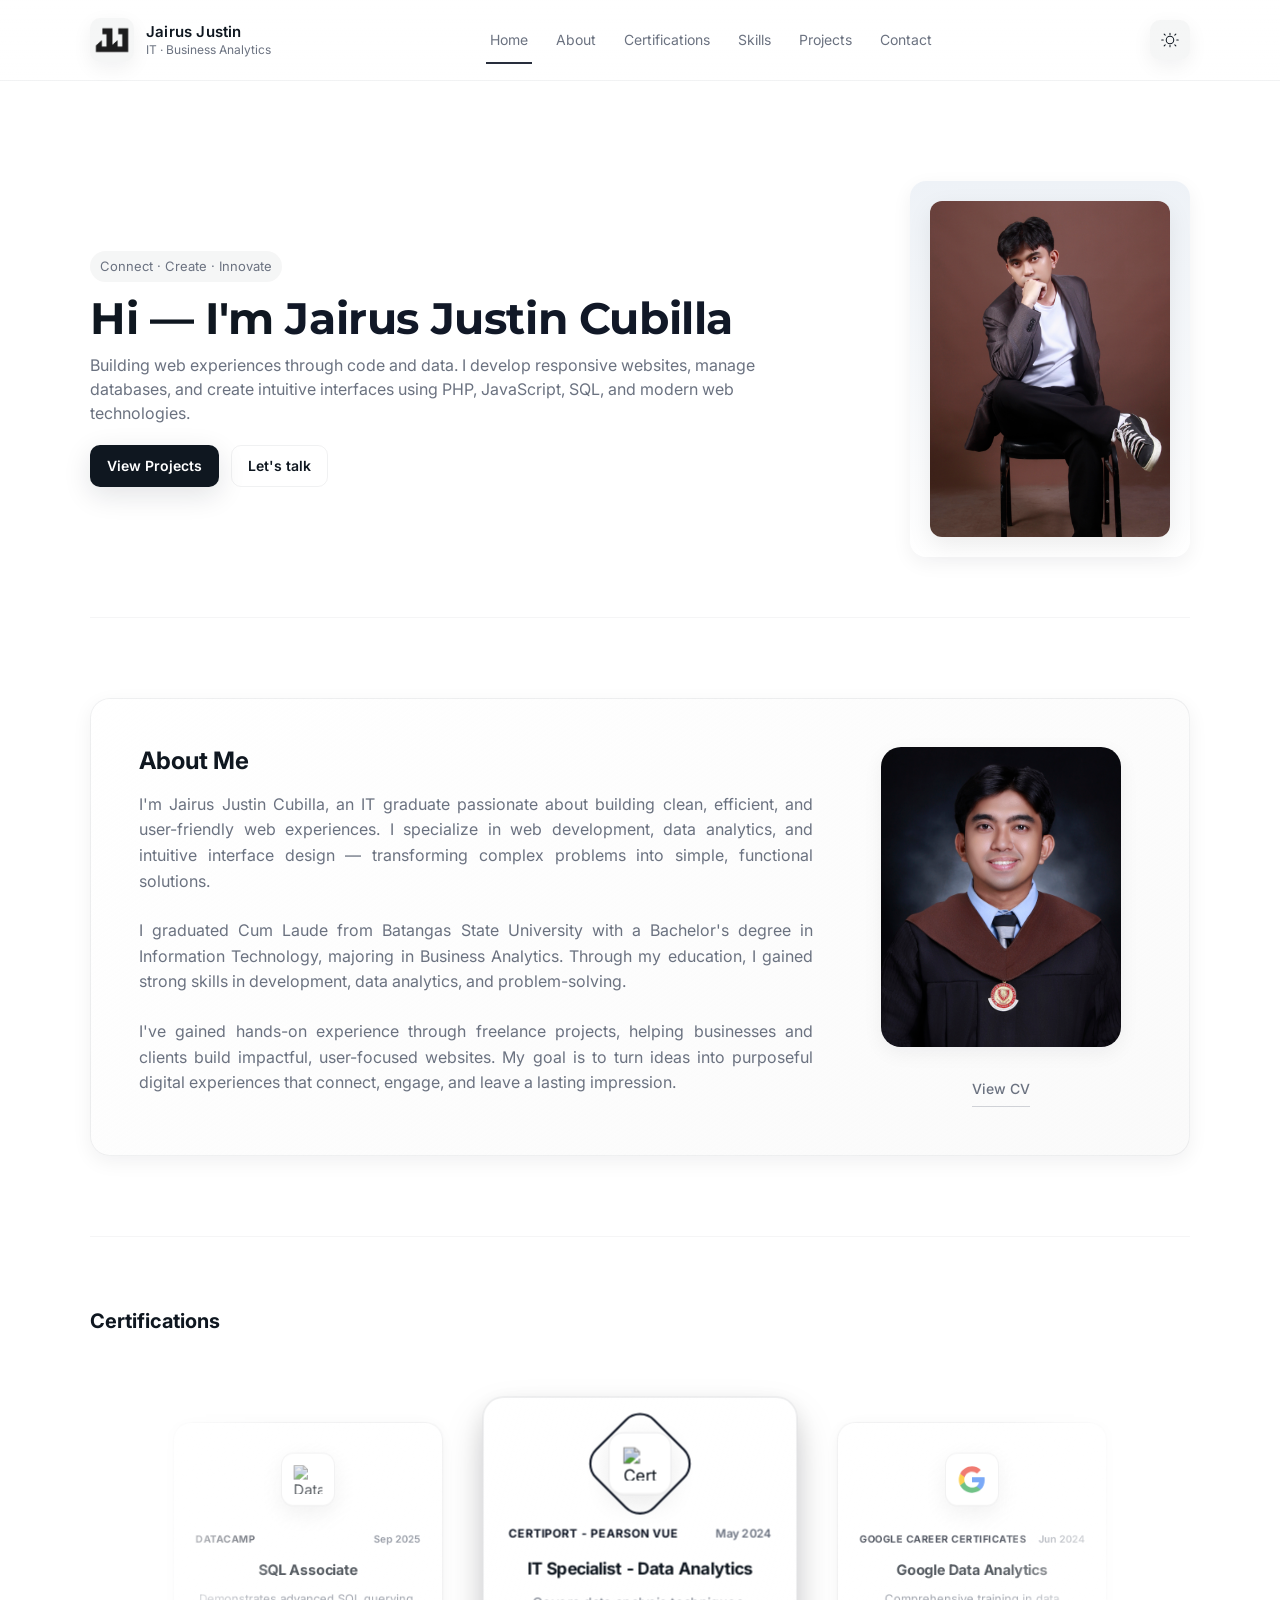
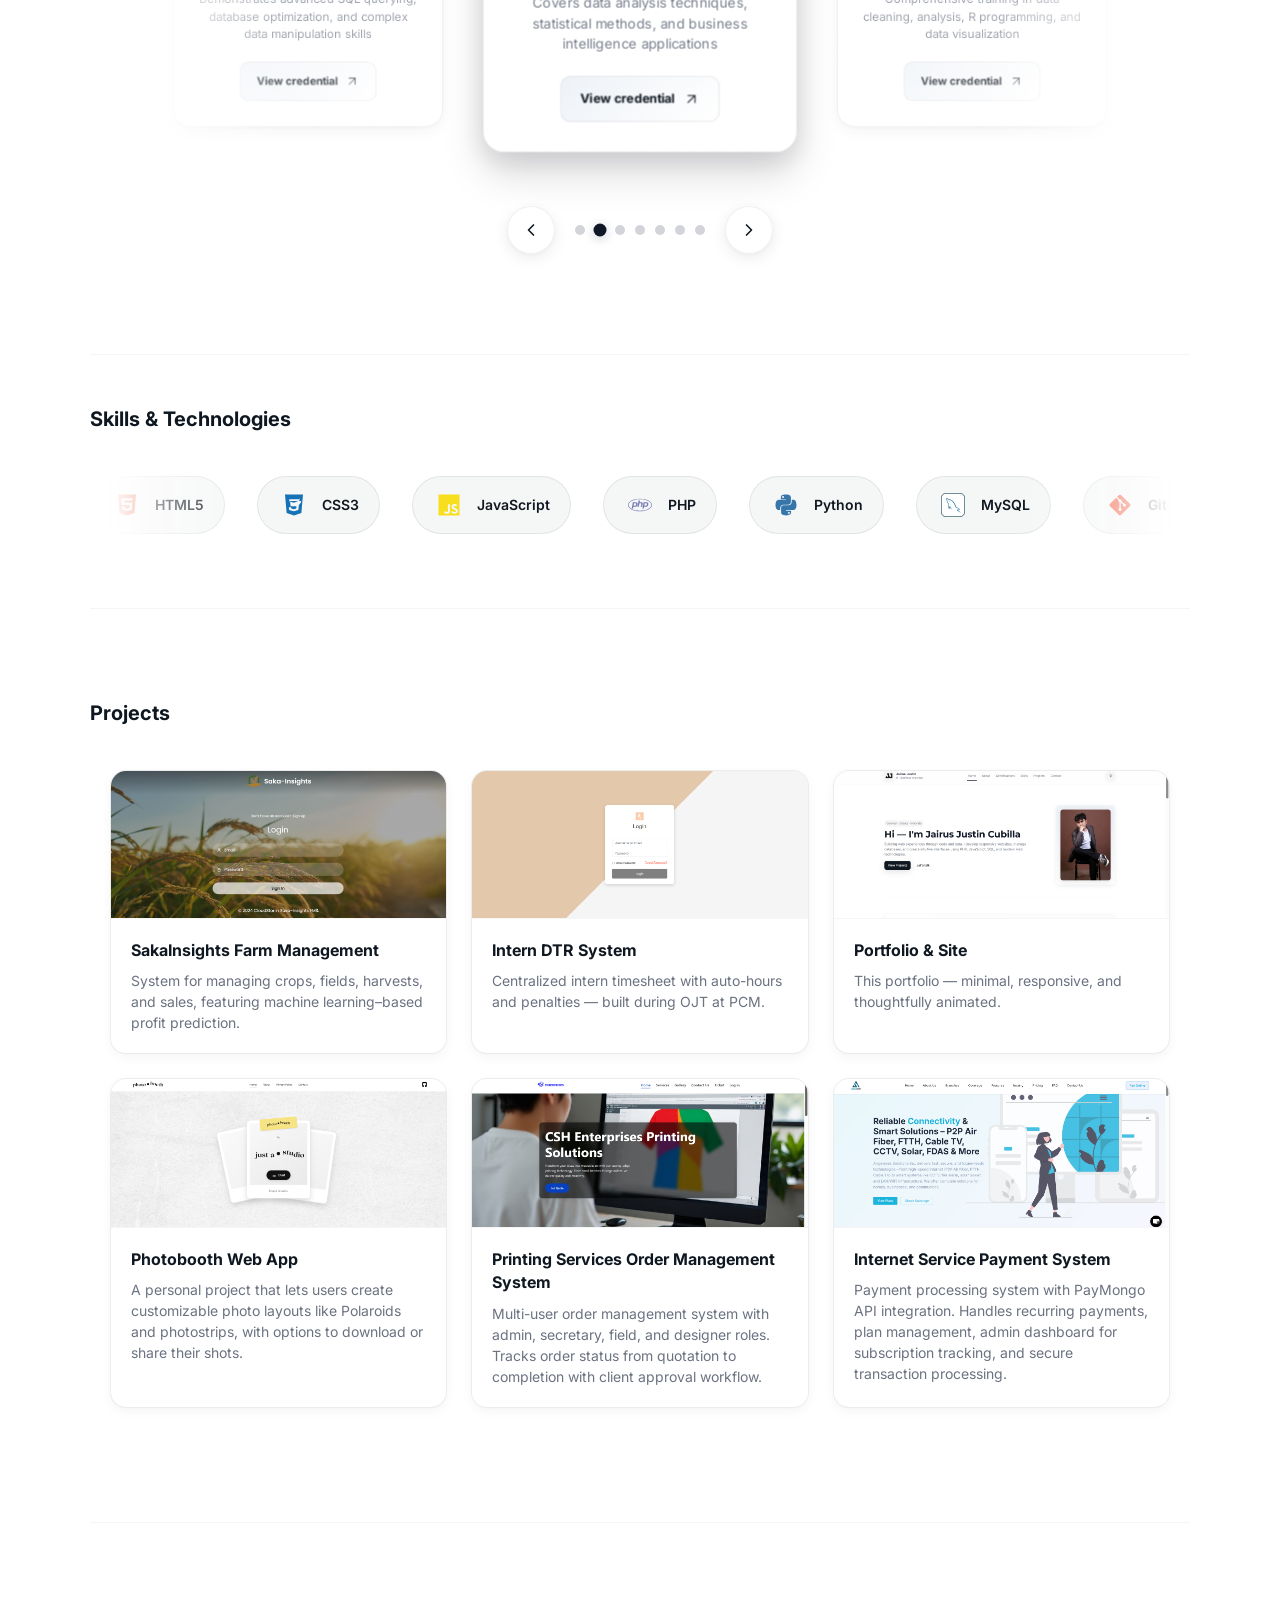
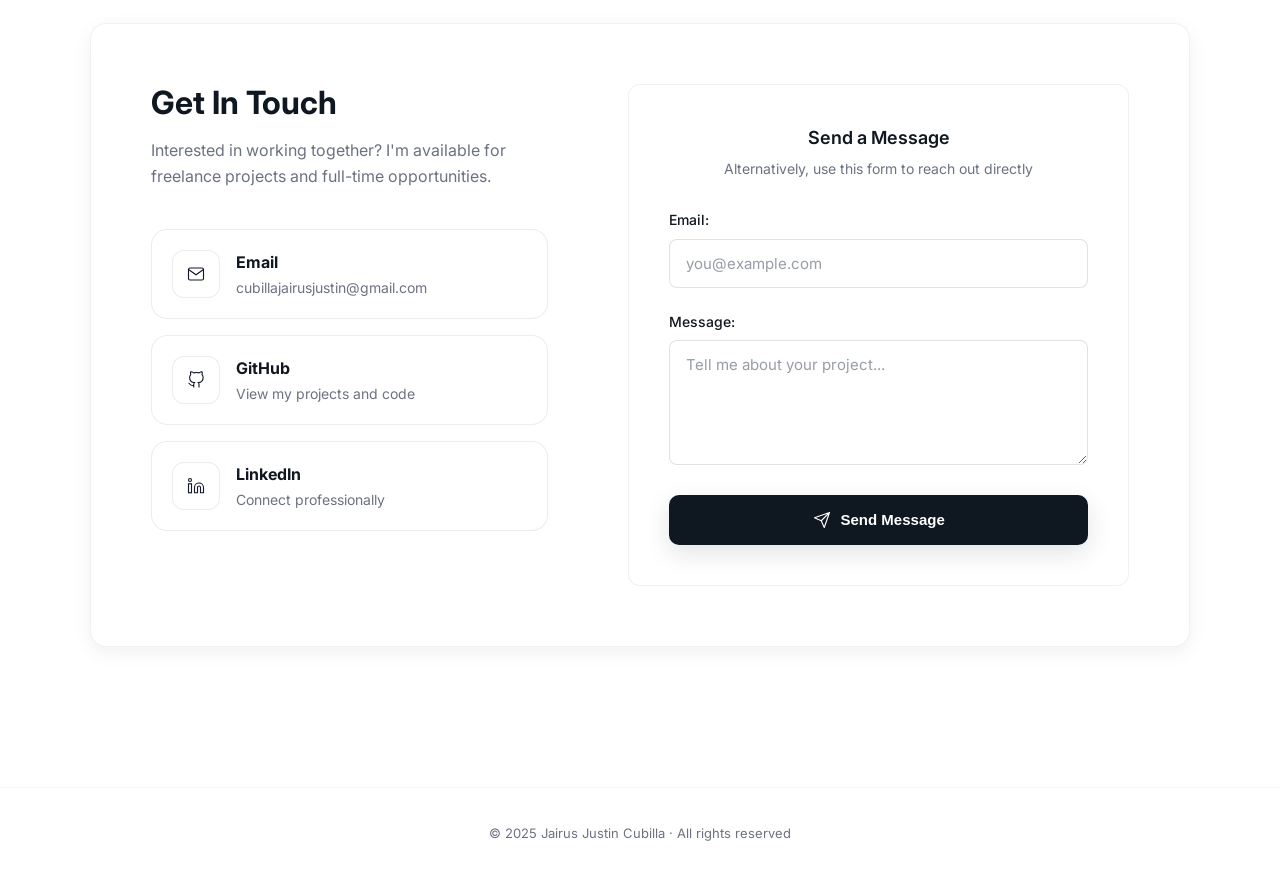
==== commit 60c1364a: "code cleanup" ====
--- a/index.html
+++ b/index.html
@@ -7,7 +7,6 @@
     
     <!-- Favicon -->
     <link rel="icon" type="image/x-icon" href="assets/images/icons/2-no-bg.png">
-    <!-- Add to head section -->
     <link rel="stylesheet" href="https://cdnjs.cloudflare.com/ajax/libs/font-awesome/6.4.0/css/all.min.css">
     
     <!-- Fonts -->
@@ -34,7 +33,6 @@
         </div>
     </div>
     
-    <!-- Theme attr will be toggled by JS -->
     <div id="page" class="page" data-theme="light">
 
         <!-- HEADER -->
@@ -62,7 +60,6 @@
 
                 <div class="controls">
                     <button class="toggle-btn" id="themeToggle" title="Toggle theme" aria-pressed="false" aria-label="Toggle color theme">
-                        <!-- simple sun/moon icon (will be updated via JS with aria-hidden) -->
                         <svg id="themeIcon" width="18" height="18" viewBox="0 0 24 24" fill="none" aria-hidden="true">
                             <path d="M12 3v2M12 19v2M4.2 4.2l1.4 1.4M18.4 18.4l1.4 1.4M1 12h2M21 12h2M4.2 19.8l1.4-1.4M18.4 5.6l1.4-1.4M12 7a5 5 0 100 10 5 5 0 000-10z" stroke="currentColor" stroke-width="1.4" stroke-linecap="round" stroke-linejoin="round"></path>
                         </svg>
@@ -90,7 +87,7 @@
 
                     <div class="hero-right">
                         <div class="hero-photo">
-                            <img src="assets/images/photos/cubilla1.JPG" alt="Jairus Justin Cubilla" />
+                            <img src="assets/images/photos/1.jpg" alt="Jairus Justin Cubilla" />
                             <div class="photo-ornament"></div>
                         </div>
                     </div>
@@ -116,9 +113,9 @@
 
                         <aside class="about-sidebar">
                             <div class="about-photo">
-                                <img src="assets/images/photos/cubilla2.JPG" alt="Jairus Justin Cubilla - Graduation Photo" loading="lazy">
-                            </div>
-                            <a href="assets/documents/cubilla_cv.pdf" target="_blank" class="cv-link">
+                                <img src="assets/images/photos/2.jpg" alt="Jairus Justin Cubilla - Graduation Photo" loading="lazy">
+                            </div>
+                            <a href="assets/documents/cv.pdf" target="_blank" class="cv-link">
                                 View CV
                             </a>
                         </aside>
@@ -350,7 +347,7 @@
 
                 <div class="skills-scroll-container">
                     <div class="skills-scroll-track">
-                        <!-- Skills with online SVGs -->
+
                         <div class="skill-item">
                             <div class="skill-icon">
                                 <svg xmlns="http://www.w3.org/2000/svg" viewBox="0 0 384 512" width="24" height="24">
@@ -378,7 +375,6 @@
                             <span class="skill-name">JavaScript</span>
                         </div>
 
-                        <!-- PHP with correct SVG -->
                         <div class="skill-item">
                             <div class="skill-icon">
                                 <svg xmlns="http://www.w3.org/2000/svg" viewBox="0 0 640 512" width="24" height="24">
@@ -428,14 +424,14 @@
                             <span class="skill-name">Git</span>
                         </div>
 
-<div class="skill-item">
-    <div class="skill-icon">
-        <svg xmlns="http://www.w3.org/2000/svg" viewBox="0 0 24 24" width="24" height="24">
-            <path fill="var(--github-color)" d="M12 0c-6.626 0-12 5.373-12 12 0 5.302 3.438 9.8 8.207 11.387.599.111.793-.261.793-.577v-2.234c-3.338.726-4.033-1.416-4.033-1.416-.546-1.387-1.333-1.756-1.333-1.756-1.089-.745.083-.729.083-.729 1.205.084 1.839 1.237 1.839 1.237 1.07 1.834 2.807 1.304 3.492.997.107-.775.418-1.305.762-1.604-2.665-.305-5.467-1.334-5.467-5.931 0-1.311.469-2.381 1.236-3.221-.124-.303-.535-1.524.117-3.176 0 0 1.008-.322 3.301 1.23.957-.266 1.983-.399 3.003-.404 1.02.005 2.047.138 3.006.404 2.291-1.552 3.297-1.23 3.297-1.23.653 1.653.242 2.874.118 3.176.77.84 1.235 1.911 1.235 3.221 0 4.609-2.807 5.624-5.479 5.921.43.372.823 1.102.823 2.222v3.293c0 .319.192.694.801.576 4.765-1.589 8.199-6.086 8.199-11.386 0-6.627-5.373-12-12-12z"/>
-        </svg>
-    </div>
-    <span class="skill-name">GitHub</span>
-</div>
+                        <div class="skill-item">
+                            <div class="skill-icon">
+                                <svg xmlns="http://www.w3.org/2000/svg" viewBox="0 0 24 24" width="24" height="24">
+                                    <path fill="var(--github-color)" d="M12 0c-6.626 0-12 5.373-12 12 0 5.302 3.438 9.8 8.207 11.387.599.111.793-.261.793-.577v-2.234c-3.338.726-4.033-1.416-4.033-1.416-.546-1.387-1.333-1.756-1.333-1.756-1.089-.745.083-.729.083-.729 1.205.084 1.839 1.237 1.839 1.237 1.07 1.834 2.807 1.304 3.492.997.107-.775.418-1.305.762-1.604-2.665-.305-5.467-1.334-5.467-5.931 0-1.311.469-2.381 1.236-3.221-.124-.303-.535-1.524.117-3.176 0 0 1.008-.322 3.301 1.23.957-.266 1.983-.399 3.003-.404 1.02.005 2.047.138 3.006.404 2.291-1.552 3.297-1.23 3.297-1.23.653 1.653.242 2.874.118 3.176.77.84 1.235 1.911 1.235 3.221 0 4.609-2.807 5.624-5.479 5.921.43.372.823 1.102.823 2.222v3.293c0 .319.192.694.801.576 4.765-1.589 8.199-6.086 8.199-11.386 0-6.627-5.373-12-12-12z"/>
+                                </svg>
+                            </div>
+                            <span class="skill-name">GitHub</span>
+                        </div>
 
                         <div class="skill-item">
                             <div class="skill-icon">
@@ -488,7 +484,6 @@
                             <span class="skill-name">JavaScript</span>
                         </div>
 
-                        <!-- PHP with correct SVG -->
                         <div class="skill-item">
                             <div class="skill-icon">
                                 <svg xmlns="http://www.w3.org/2000/svg" viewBox="0 0 640 512" width="24" height="24">
@@ -538,14 +533,14 @@
                             <span class="skill-name">Git</span>
                         </div>
 
-<div class="skill-item">
-    <div class="skill-icon">
-        <svg xmlns="http://www.w3.org/2000/svg" viewBox="0 0 24 24" width="24" height="24">
-            <path fill="var(--github-color)" d="M12 0c-6.626 0-12 5.373-12 12 0 5.302 3.438 9.8 8.207 11.387.599.111.793-.261.793-.577v-2.234c-3.338.726-4.033-1.416-4.033-1.416-.546-1.387-1.333-1.756-1.333-1.756-1.089-.745.083-.729.083-.729 1.205.084 1.839 1.237 1.839 1.237 1.07 1.834 2.807 1.304 3.492.997.107-.775.418-1.305.762-1.604-2.665-.305-5.467-1.334-5.467-5.931 0-1.311.469-2.381 1.236-3.221-.124-.303-.535-1.524.117-3.176 0 0 1.008-.322 3.301 1.23.957-.266 1.983-.399 3.003-.404 1.02.005 2.047.138 3.006.404 2.291-1.552 3.297-1.23 3.297-1.23.653 1.653.242 2.874.118 3.176.77.84 1.235 1.911 1.235 3.221 0 4.609-2.807 5.624-5.479 5.921.43.372.823 1.102.823 2.222v3.293c0 .319.192.694.801.576 4.765-1.589 8.199-6.086 8.199-11.386 0-6.627-5.373-12-12-12z"/>
-        </svg>
-    </div>
-    <span class="skill-name">GitHub</span>
-</div>
+                        <div class="skill-item">
+                            <div class="skill-icon">
+                                <svg xmlns="http://www.w3.org/2000/svg" viewBox="0 0 24 24" width="24" height="24">
+                                    <path fill="var(--github-color)" d="M12 0c-6.626 0-12 5.373-12 12 0 5.302 3.438 9.8 8.207 11.387.599.111.793-.261.793-.577v-2.234c-3.338.726-4.033-1.416-4.033-1.416-.546-1.387-1.333-1.756-1.333-1.756-1.089-.745.083-.729.083-.729 1.205.084 1.839 1.237 1.839 1.237 1.07 1.834 2.807 1.304 3.492.997.107-.775.418-1.305.762-1.604-2.665-.305-5.467-1.334-5.467-5.931 0-1.311.469-2.381 1.236-3.221-.124-.303-.535-1.524.117-3.176 0 0 1.008-.322 3.301 1.23.957-.266 1.983-.399 3.003-.404 1.02.005 2.047.138 3.006.404 2.291-1.552 3.297-1.23 3.297-1.23.653 1.653.242 2.874.118 3.176.77.84 1.235 1.911 1.235 3.221 0 4.609-2.807 5.624-5.479 5.921.43.372.823 1.102.823 2.222v3.293c0 .319.192.694.801.576 4.765-1.589 8.199-6.086 8.199-11.386 0-6.627-5.373-12-12-12z"/>
+                                </svg>
+                            </div>
+                            <span class="skill-name">GitHub</span>
+                        </div>
 
                         <div class="skill-item">
                             <div class="skill-icon">
@@ -582,11 +577,11 @@
                 <div class="projects-grid">
                     <article class="project reveal">
                         <div class="project-thumb">
-                            <img src="assets/projects/sakainsights/sakainsights.png" alt="SakaInsights Farm Management" loading="lazy">
+                            <img src="assets/projects/sakainsights/1.png" alt="SakaInsights Farm Management" loading="lazy">
                             <div class="project-tags">
                                 <span class="project-tag">PHP</span>
                                 <span class="project-tag">MySQL</span>
-                                <span class="project-tag">ML</span>
+                                <span class="project-tag">Machine Learning</span>
                             </div>
                         </div>
                         <div class="project-body">
@@ -602,8 +597,8 @@
                             <img src="assets/projects/pcm/1.png" alt="Intern DTR System" loading="lazy">
                             <div class="project-tags">
                                 <span class="project-tag">PHP</span>
-                                <span class="project-tag">Bootstrap</span>
                                 <span class="project-tag">MySQL</span>
+                                <span class="project-tag">Time Tracking</span>
                             </div>
                         </div>
                         <div class="project-body">
@@ -615,13 +610,21 @@
                     </article>
 
                     <article class="project reveal">
-                        <div class="project-thumb">
-                            <img src="assets/projects/portfolio/1.png" alt="Personal Portfolio Website" loading="lazy">
+                        <div class="project-thumb hover-carousel">
+                            <img src="assets/projects/portfolio/1.png" alt="Portfolio website preview" class="active">
+                            <img src="assets/projects/portfolio/2.png" alt="Portfolio website preview 1">
+                            <img src="assets/projects/portfolio/3.png" alt="Portfolio website preview 2">
+                            <img src="assets/projects/portfolio/4.png" alt="Portfolio website preview 3">
                             <div class="project-tags">
-                                <span class="project-tag">HTML</span>
-                                <span class="project-tag">CSS</span>
-                                <span class="project-tag">JavaScript</span>
-                            </div>
+                                <span class="project-tag">HTML/CSS</span>
+                                <span class="project-tag">Responsive</span>
+                                <span class="project-tag">Web Design</span>
+                            </div>
+                            <a href="https://jairusjustin.github.io" target="_blank" class="live-icon" title="View Live Project">
+                                <svg width="12" height="12" viewBox="0 0 24 24" fill="none">
+                                    <path d="M5 12H19M19 12L12 5M19 12L12 19" stroke="currentColor" stroke-width="2" stroke-linecap="round"/>
+                                </svg>
+                            </a>
                         </div>
                         <div class="project-body">
                             <div class="project-title">Portfolio & Site</div>
@@ -643,6 +646,11 @@
                                 <span class="project-tag">Canvas</span>
                                 <span class="project-tag">UI/UX</span>
                             </div>
+                            <a href="https://jairusjustin.github.io/photobooth/" target="_blank" class="live-icon" title="View Live Project">
+                                <svg width="12" height="12" viewBox="0 0 24 24" fill="none">
+                                    <path d="M5 12H19M19 12L12 5M19 12L12 19" stroke="currentColor" stroke-width="2" stroke-linecap="round"/>
+                                </svg>
+                            </a>
                         </div>
                         <div class="project-body">
                             <div class="project-title">Photobooth Web App</div>
@@ -653,16 +661,21 @@
                     </article>
 
                     <article class="project reveal">
-                        <div class="project-thumb">
-                            <img src="assets/projects/csh/1.png" alt="Clothing Store Ordering System" loading="lazy">
+                        <div class="project-thumb hover-carousel">
+                            <img src="assets/projects/csh/1.png" alt="Printing Services Order Management System" class="active">
+                            <img src="assets/projects/csh/2.png" alt="Printing Services Order Management System 1">
+                            <img src="assets/projects/csh/3.png" alt="Printing Services Order Management System 2">
+                            <img src="assets/projects/csh/4.png" alt="Printing Services Order Management System 3">
+                            <img src="assets/projects/csh/5.png" alt="Printing Services Order Management System 4">
+                            <img src="assets/projects/csh/6.png" alt="Printing Services Order Management System 5">
                             <div class="project-tags">
                                 <span class="project-tag">PHP</span>
                                 <span class="project-tag">MySQL</span>
-                                <span class="project-tag">Bootstrap</span>
+                                <span class="project-tag">Order Management</span>
                             </div>
                         </div>
                         <div class="project-body">
-                            <div class="project-title">Clothing Store Ordering System</div>
+                            <div class="project-title">Printing Services Order Management System</div>
                             <div class="project-desc">
                                 Multi-user order management system with admin, secretary, field, and designer roles. Tracks order status from quotation to completion with client approval workflow.
                             </div>
@@ -671,8 +684,11 @@
 
                     <article class="project reveal">
                         <div class="project-thumb hover-carousel">
-                            <img src="assets/projects/angeleyes/1.png" alt="Internet Plan Payment System" loading="lazy" class="active">
-                            <img src="assets/projects/angeleyes/2.png" alt="Internet Plan Payment System" loading="lazy">
+                            <img src="assets/projects/angeleyes/1.png" alt="Internet Service Payment System" class="active">
+                            <img src="assets/projects/angeleyes/2.png" alt="Internet Service Payment System 1">
+                            <img src="assets/projects/angeleyes/3.png" alt="Internet Service Payment System 2">
+                            <img src="assets/projects/angeleyes/4.png" alt="Internet Service Payment System 3">
+                            <img src="assets/projects/angeleyes/5.png" alt="Internet Service Payment System 4">
                             <div class="project-tags">
                                 <span class="project-tag">PHP</span>
                                 <span class="project-tag">API</span>
@@ -680,9 +696,9 @@
                             </div>
                         </div>
                         <div class="project-body">
-                            <div class="project-title">Internet Plan Payment System</div>
+                            <div class="project-title">Internet Service Payment System</div>
                             <div class="project-desc">
-                                Subscription-based payment system with PayMongo API integration. Handles recurring payments, plan management, and secure transaction processing.
+                                Payment processing system with PayMongo API integration. Handles recurring payments, plan management, admin dashboard for subscription tracking, and secure transaction processing.
                             </div>
                         </div>
                     </article>
--- a/css/styles.css
+++ b/css/styles.css
@@ -12,18 +12,18 @@
   --shadow: 0 6px 20px rgba(15, 23, 32, 0.06);
   --radius: 12px;
   --transition: 320ms cubic-bezier(0.2, 0.9, 0.3, 1);
-  --github-color: #181717; /* Dark for light mode */
+  --github-color: #181717; 
 }
 
 [data-theme="dark"] {
-  --bg: #1a1d21; /* Dark background */
-  --panel: #2d3035; /* Dark panels */
-  --muted: #9aa3ad; /* Light muted text */
-  --text: #e6eef6; /* Light main text */
-  --accent: #f5f7fa; /* Light accents */
-  --soft: #25282d; /* Dark soft background */
-  --glass: rgba(255, 255, 255, 0.03); /* Light glass effect */
-  --shadow: 0 10px 30px rgba(2, 6, 12, 0.6); /* Darker shadows */
+  --bg: #1a1d21; 
+  --panel: #2d3035; 
+  --muted: #9aa3ad; 
+  --text: #e6eef6; 
+  --accent: #f5f7fa; 
+  --soft: #25282d; 
+  --glass: rgba(255, 255, 255, 0.03); 
+  --shadow: 0 10px 30px rgba(2, 6, 12, 0.6); 
   --github-color: #ffffff; 
 }
 
@@ -91,7 +91,6 @@
   pointer-events: none;
 }
 
-/* Orbital loader with logo */
 .loader-orbital {
   position: relative;
   width: 120px;
@@ -269,7 +268,6 @@
   align-items: center;
 }
 
-/* Theme toggle button styles */
 .toggle-btn {
   --size: 40px;
   width: var(--size);
@@ -282,20 +280,52 @@
   border: none;
   cursor: pointer;
   transition: transform var(--transition), background var(--transition);
-  color: var(--text); /* Add this to ensure icon color matches text */
+  color: var(--text); 
 }
 
 .toggle-btn:active {
   transform: translateY(1px);
 }
 
-/* Ensure the SVG icon uses the button's color */
 .toggle-btn svg {
   color: inherit;
 }
 
-#home, #about, #certifications, #skills, #projects, #contact {
-  scroll-margin-top: 80px; 
+/* ==========================
+   Section Scroll Margins 
+   ========================== */
+#home {
+  scroll-margin-top: 120px; 
+}
+
+#about {
+  scroll-margin-top: 100px; 
+}
+
+#skills {
+  scroll-margin-top: 110px; 
+}
+
+#certifications {
+  scroll-margin-top: 90px; 
+}
+
+#projects {
+  scroll-margin-top: 70px;
+}
+
+#contact {
+  scroll-margin-top: 40px; 
+}
+
+@media (max-width: 880px) {
+  #projects {
+    scroll-margin-top: 20px;
+  }
+  
+  #contact {
+    scroll-margin-top: 30px;
+  }
 }
 
 /* ==========================
@@ -453,7 +483,7 @@
   
   .hero-right {
     max-width: 240px;
-    max-height: 320px; /* 280 + 20+20 */
+    max-height: 320px; 
     padding: 20px;
   }
   
@@ -474,8 +504,6 @@
     font-size: 14px;
   }
 }
-
-
 
 @media (max-width: 868px) {
   .hero-inner {
@@ -981,7 +1009,6 @@
   box-shadow: 0 2px 8px rgba(17, 24, 39, 0.2);
 }
 
-/* Loading state */
 .certification-card.loading {
   position: relative;
   overflow: hidden;
@@ -1359,8 +1386,8 @@
   
   .carousel-container {
     padding: 0;
-    justify-content: flex-start; /* Change from center to flex-start */
-    width: max-content; /* Allow container to be wider than viewport */
+    justify-content: flex-start; 
+    width: max-content; 
   }
   
   .certification-card {
@@ -1368,17 +1395,15 @@
     min-width: 320px;
     margin: 0 12px;
     padding: 24px 20px;
-    /* Remove opacity/visibility from base card */
-  }
-  
-  /* HIDE all cards by default */
+
+  }
+  
   .certification-card {
     opacity: 0;
     visibility: hidden;
     pointer-events: none;
   }
   
-  /* SHOW only the middle card */
   .certification-card.middle-card {
     opacity: 1 !important;
     visibility: visible !important;
@@ -1386,9 +1411,8 @@
     transform: scale(1);
   }
   
-  /* Override the transform positioning for mobile */
   .certification-card.middle-card {
-    transform: translateX(0) !important; /* Force middle card to visible position */
+    transform: translateX(0) !important; /
   }
   
   .certification-card:hover {
@@ -1399,7 +1423,6 @@
     transform: translateY(-4px) !important;
   }
   
-  /* Rest of your mobile styles remain the same */
   .certification-visual {
     margin-bottom: 22px;
     height: 65px;
@@ -1594,7 +1617,6 @@
   }
 }
 
-/* Enhanced seamless masking */
 .skills-scroll-container::before,
 .skills-scroll-container::after {
   content: '';
@@ -1717,7 +1739,7 @@
 }
 
 /* ==========================
-   Projects Section - Enhanced
+   Projects Section 
    ========================== */
 .projects-section {
   padding: 90px 0;
@@ -1731,7 +1753,7 @@
   width: 100%;
   max-width: 1200px;
   margin: 0 auto;
-  padding: 0 20px;
+  padding: 24px 20px;
 }
 
 .project {
@@ -1851,13 +1873,17 @@
 
 .hover-carousel img {
   opacity: 0;
-  transition: opacity 0.6s linear;
+  transition: opacity 0.6s linear, transform 0.8s cubic-bezier(0.25, 0.46, 0.45, 0.94);
   position: absolute;
   inset: 0;
 }
 
 .hover-carousel img.active {
   opacity: 1;
+}
+
+.project:hover .hover-carousel img.active {
+  transform: scale(1.05);
 }
 
 .project-body {
@@ -1888,9 +1914,62 @@
   margin: 0;
 }
 
-/* Add subtle loading animation for reveal */
 .project.reveal {
   animation: fadeInUp 0.6s ease forwards;
+}
+
+.live-icon {
+    position: absolute;
+    top: 12px;
+    right: 12px;
+    padding: 5px 8px;
+    background: rgba(255, 255, 255, 0.25);
+    border-radius: 8px;
+    display: flex;
+    align-items: center;
+    justify-content: center;
+    color: var(--text); 
+    text-decoration: none;
+    border: 1px solid rgba(255, 255, 255, 0.3);
+    backdrop-filter: blur(16px);
+    text-shadow: 0 1px 3px rgba(0, 0, 0, 0.5);
+    opacity: 0;
+    transform: translateY(-5px);
+    transition: all 0.3s ease 0.1s;
+    z-index: 3;
+}
+
+[data-theme="light"] .live-icon {
+    background: var(--glass); 
+    border: 1px solid rgba(15, 23, 32, 0.1);
+    text-shadow: 0 1px 2px rgba(255, 255, 255, 0.8);
+}
+
+[data-theme="light"] .live-icon:hover {
+    background: var(--soft); 
+    border-color: rgba(15, 23, 32, 0.2);
+}
+
+/* Dark mode styles */
+[data-theme="dark"] .live-icon {
+    background: rgba(15, 23, 32, 0.35);
+    border: 1px solid rgba(255, 255, 255, 0.2);
+    text-shadow: 0 1px 3px rgba(0, 0, 0, 0.7);
+}
+
+[data-theme="dark"] .live-icon:hover {
+    background: rgba(15, 23, 32, 0.5);
+    border-color: rgba(255, 255, 255, 0.3);
+}
+
+.project-thumb:hover .live-icon {
+    opacity: 1;
+    transform: translateY(0);
+}
+
+.live-icon:hover {
+    background: rgba(255, 255, 255, 0.35);
+    border-color: rgba(255, 255, 255, 0.4);
 }
 
 @keyframes fadeInUp {
@@ -1918,7 +1997,7 @@
 }
 
 /* ==========================
-   Contact Section - Two Column Layout
+   Contact Section 
    ========================== */
 .contact-section {
   padding: 100px 0;
@@ -1969,7 +2048,7 @@
   line-height: 1.6;
 }
 /* ==========================
-   Enhanced Contact Links
+   Contact Links
    ========================== */
 .contact-links {
   display: flex;
@@ -2384,7 +2463,6 @@
   outline-color: var(--accent);
   box-shadow: 0 0 0 3px rgba(255, 255, 255, 0.1);
 }
-
 
 /* ==========================
    Responsive Design
@@ -2475,4 +2553,4 @@
   .skills-section { padding: 40px 0; }
   .projects-section { padding: 70px 0; }
   .contact-section { padding: 80px 0; }
-}+}
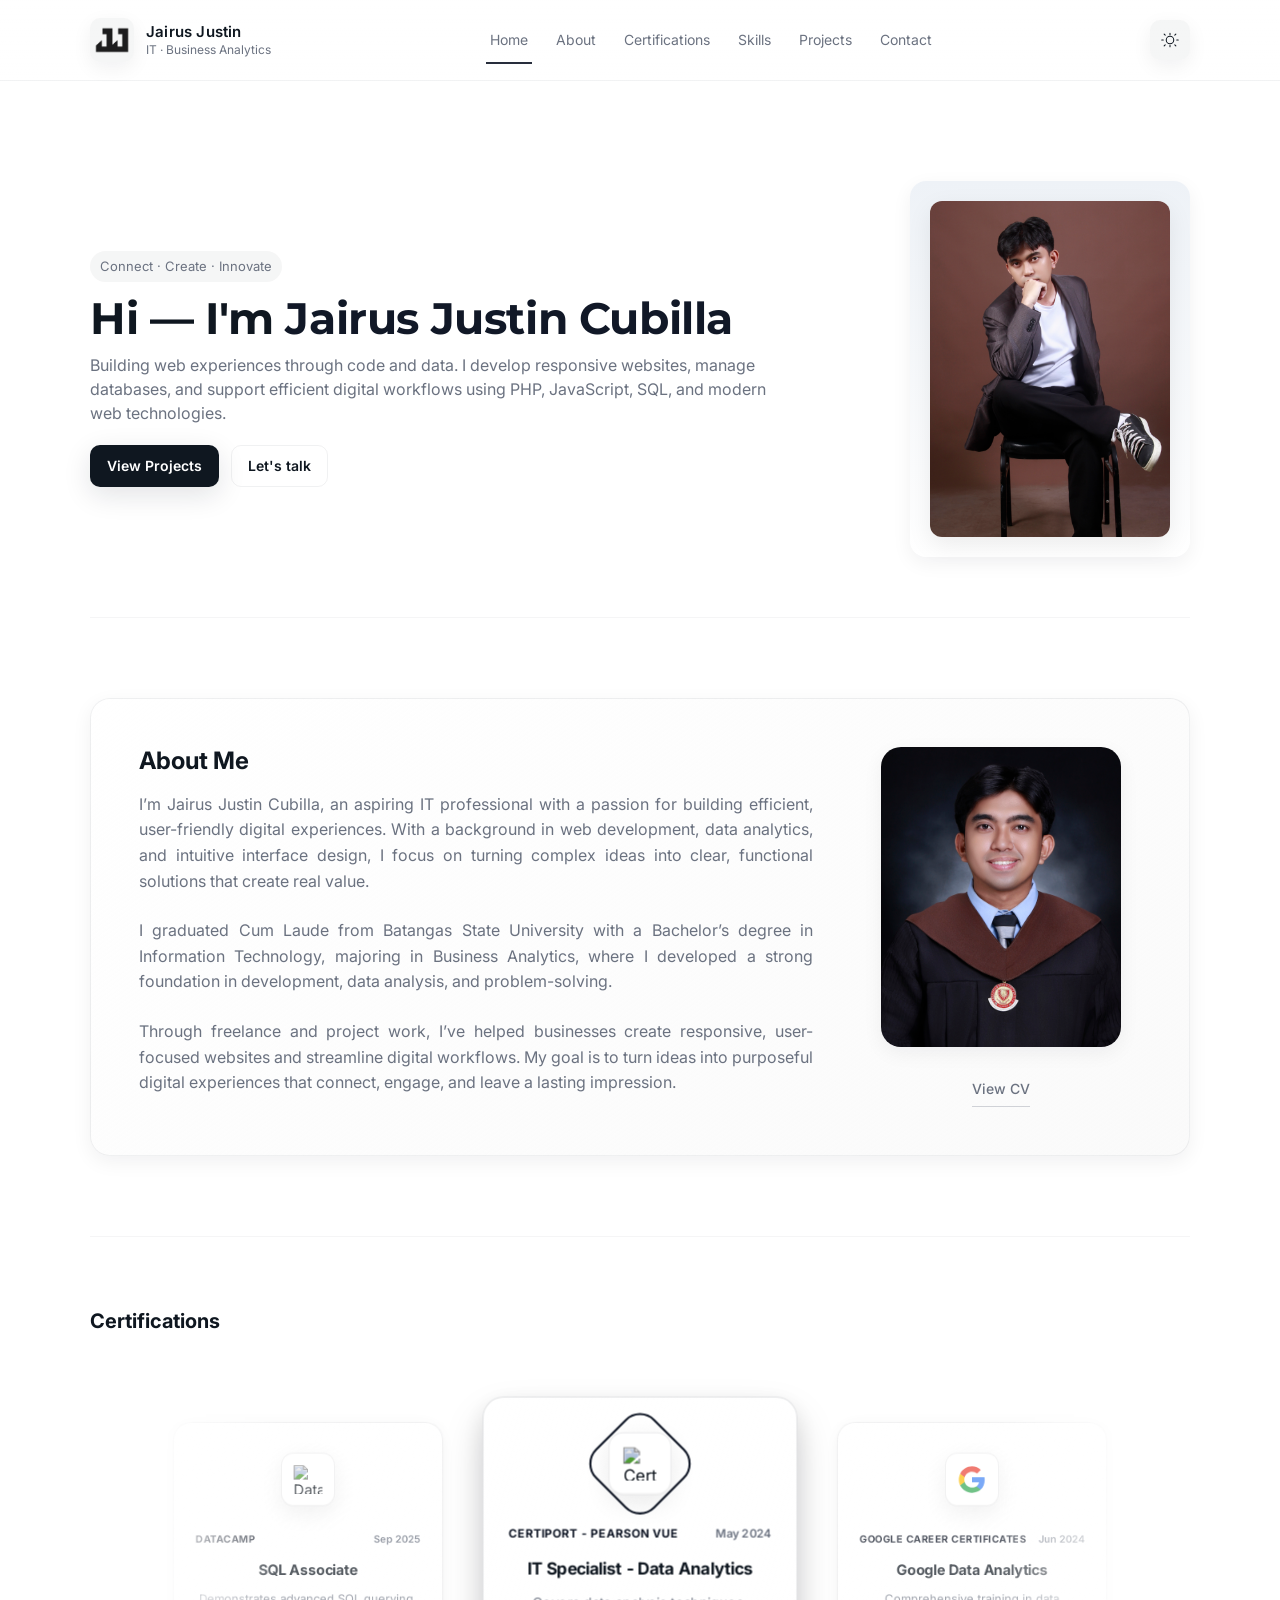
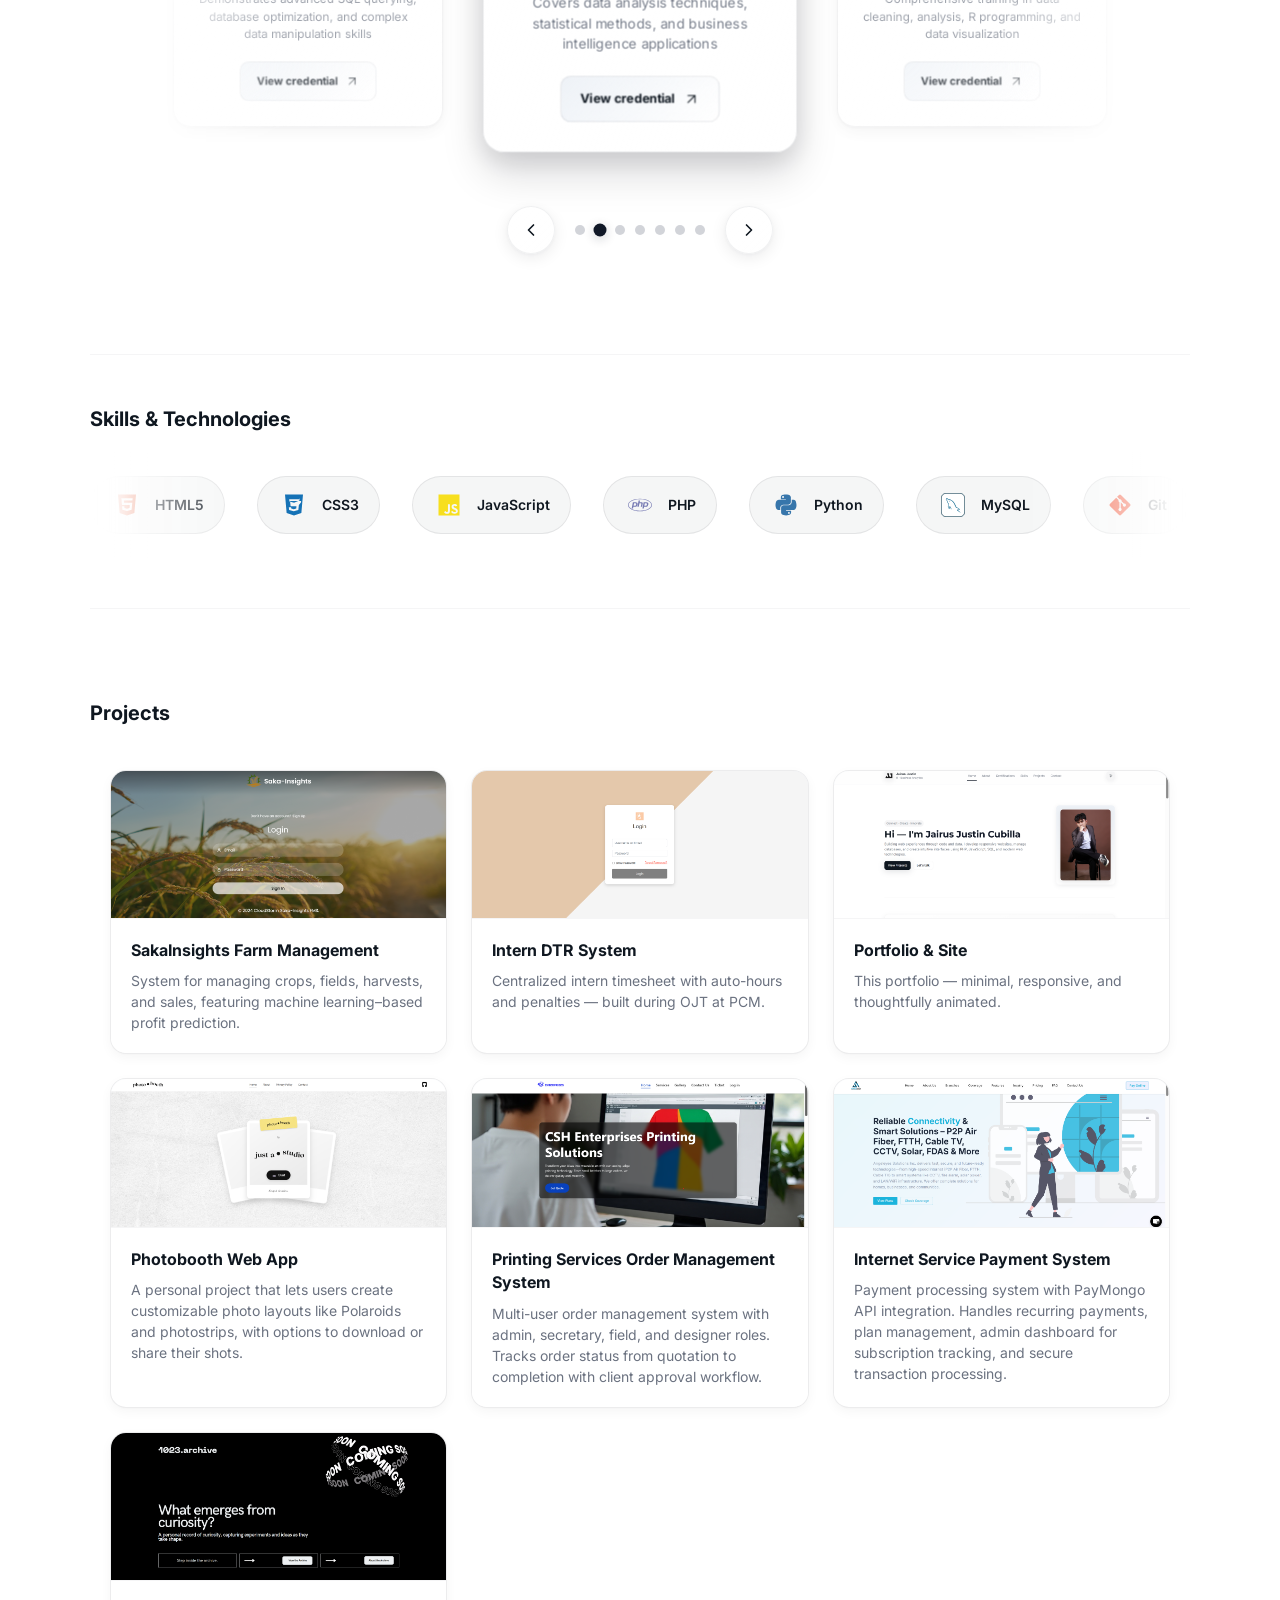
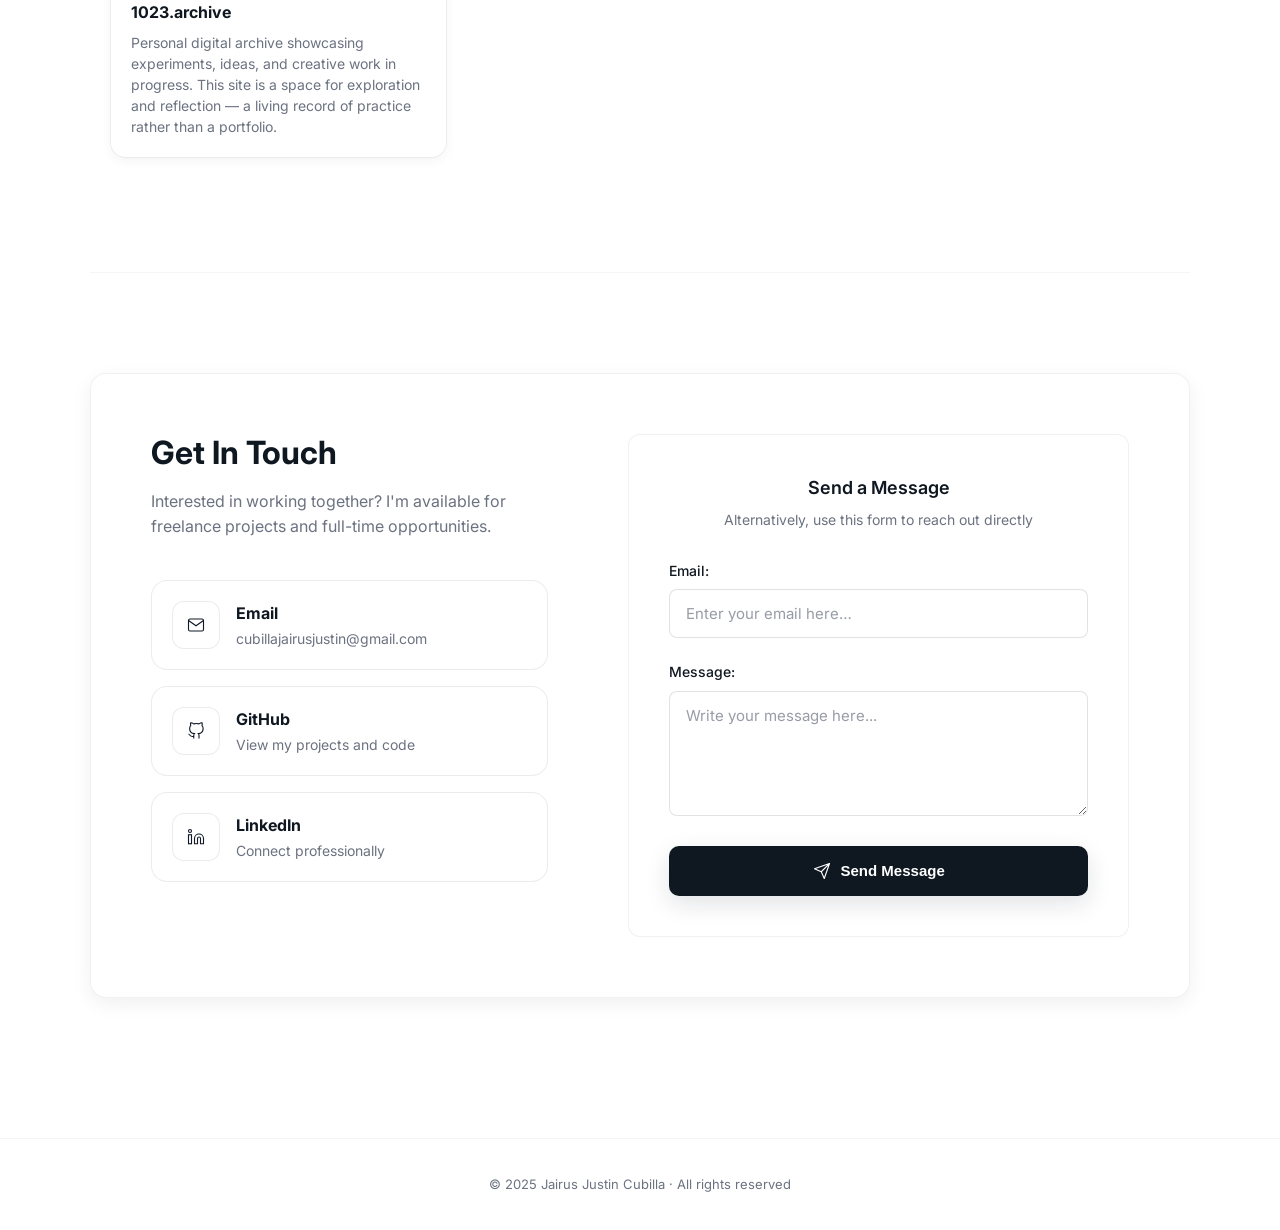
==== commit 095f2956: "update 1" ====
--- a/index.html
+++ b/index.html
@@ -76,7 +76,7 @@
                         <span class="eyebrow">Connect · Create · Innovate</span>
                         <h1 class="hero-title">Hi — I'm <span style="color:var(--accent)">Jairus Justin Cubilla</span></h1>
                         <p class="lead">
-                            Building web experiences through code and data. I develop responsive websites, manage databases, and create intuitive interfaces using PHP, JavaScript, SQL, and modern web technologies.
+                            Building web experiences through code and data. I develop responsive websites, manage databases, and support efficient digital workflows using PHP, JavaScript, SQL, and modern web technologies.
                         </p>
 
                         <div class="cta-row" style="margin-top:18px">
@@ -101,13 +101,13 @@
                         <div class="about-content">
                             <h3>About Me</h3>
                             <p class="about-text">
-                                I'm Jairus Justin Cubilla, an IT graduate passionate about building clean, efficient, and user-friendly web experiences. I specialize in web development, data analytics, and intuitive interface design — transforming complex problems into simple, functional solutions.
+                                I’m Jairus Justin Cubilla, an aspiring IT professional with a passion for building efficient, user-friendly digital experiences. With a background in web development, data analytics, and intuitive interface design, I focus on turning complex ideas into clear, functional solutions that create real value.
                             </p>
                             <p class="about-text">
-                                I graduated Cum Laude from Batangas State University with a Bachelor's degree in Information Technology, majoring in Business Analytics. Through my education, I gained strong skills in development, data analytics, and problem-solving.
+                                I graduated Cum Laude from Batangas State University with a Bachelor’s degree in Information Technology, majoring in Business Analytics, where I developed a strong foundation in development, data analysis, and problem-solving.
                             </p>
                             <p class="about-text">
-                                I've gained hands-on experience through freelance projects, helping businesses and clients build impactful, user-focused websites. My goal is to turn ideas into purposeful digital experiences that connect, engage, and leave a lasting impression.
+                                Through freelance and project work, I’ve helped businesses create responsive, user-focused websites and streamline digital workflows. My goal is to turn ideas into purposeful digital experiences that connect, engage, and leave a lasting impression.
                             </p>
                         </div>
 
@@ -456,6 +456,13 @@
                             <span class="skill-name">Figma</span>
                         </div>
 
+                        <div class="skill-item">
+                            <div class="skill-icon">
+                                <svg viewBox="0 0 508 508" xmlns="http://www.w3.org/2000/svg" fill-rule="evenodd" clip-rule="evenodd" stroke-linejoin="round" stroke-miterlimit="2"><g transform="matrix(.26718 0 0 .26718 0 0)"><circle cx="950" cy="950" r="950" fill="#7d2ae7"/><circle cx="950" cy="950" r="950" fill="url(#prefix___Radial1)"/><circle cx="950" cy="950" r="950" fill="url(#prefix___Radial2)"/><circle cx="950" cy="950" r="950" fill="url(#prefix___Radial3)"/><circle cx="950" cy="950" r="950" fill="url(#prefix___Radial4)"/></g><path d="M446.744 276.845c-.665 0-1.271.43-1.584 1.33-4.011 11.446-9.43 18.254-13.891 18.254-2.563 0-3.6-2.856-3.6-7.336 0-11.21 6.71-34.982 10.095-45.82.392-1.312.646-2.485.646-3.483 0-3.15-1.722-4.696-5.987-4.696-4.598 0-9.547 1.8-14.36 10.233-1.663-7.435-6.691-10.683-13.715-10.683-8.12 0-15.965 5.224-22.421 13.696-6.456 8.471-14.048 11.25-19.76 9.88 4.108-10.057 5.634-17.57 5.634-23.145 0-8.746-4.324-14.028-11.308-14.028-10.624 0-16.747 10.134-16.747 20.797 0 8.237 3.736 16.708 11.954 20.817-6.887 15.573-16.943 29.66-20.758 29.66-4.93 0-6.379-24.123-6.105-41.38.176-9.9.998-10.408.998-13.401 0-1.722-1.115-2.896-5.595-2.896-10.448 0-13.676 8.844-14.165 18.998a50.052 50.052 0 01-1.8 11.406c-4.363 15.573-13.363 27.39-19.232 27.39-2.72 0-3.463-2.72-3.463-6.28 0-11.21 6.28-25.219 6.28-37.173 0-8.784-3.854-14.34-11.112-14.34-8.55 0-19.858 10.173-30.56 29.229 3.521-14.595 4.97-28.721-5.459-28.721a14.115 14.115 0 00-6.476 1.683 3.689 3.689 0 00-2.113 3.56c.998 15.535-12.521 55.329-25.336 55.329-2.328 0-3.463-2.524-3.463-6.593 0-11.23 6.691-34.943 10.056-45.801.43-1.409.666-2.622.666-3.678 0-2.974-1.84-4.5-6.007-4.5-4.578 0-9.547 1.741-14.34 10.174-1.683-7.435-6.711-10.683-13.735-10.683-11.523 0-24.397 12.19-30.051 28.076-7.572 21.208-22.832 41.692-43.375 41.692-18.645 0-28.486-15.515-28.486-40.03 0-35.392 25.982-64.308 45.253-64.308 9.215 0 13.617 5.869 13.617 14.869 0 10.897-6.085 15.964-6.085 20.112 0 1.272 1.057 2.524 3.15 2.524 8.374 0 18.234-9.841 18.234-23.262 0-13.422-10.897-23.243-30.168-23.243-31.851 0-63.898 32.047-63.898 73.113 0 32.673 16.121 52.374 44 52.374 19.017 0 35.628-14.79 44.588-32.047 1.018 14.302 7.513 21.776 17.413 21.776 8.804 0 15.925-5.243 21.364-14.458 2.094 9.645 7.65 14.36 14.87 14.36 8.275 0 15.201-5.243 21.794-14.986-.097 7.65 1.644 14.85 8.276 14.85 3.13 0 6.867-.725 7.533-3.464 6.984-28.877 24.24-52.453 29.523-52.453 1.565 0 1.995 1.507 1.995 3.287 0 7.846-5.537 23.928-5.537 34.2 0 11.092 4.716 18.43 14.459 18.43 10.8 0 21.775-13.227 29.092-32.556 2.29 18.058 7.24 32.633 14.987 32.633 9.508 0 26.392-20.014 36.625-41.203 4.01.509 10.036.372 15.827-3.717-2.465 6.241-3.912 13.07-3.912 19.897 0 19.663 9.39 25.18 17.47 25.18 8.785 0 15.907-5.243 21.365-14.458 1.8 8.315 6.398 14.34 14.85 14.34 13.225 0 24.71-13.519 24.71-24.612 0-2.934-1.252-4.715-2.72-4.715zm-274.51 18.547c-5.342 0-7.435-5.38-7.435-13.401 0-13.93 9.528-37.193 19.604-37.193 4.402 0 6.065 5.185 6.065 11.524 0 14.145-9.059 39.07-18.235 39.07zm182.948-41.574c-3.189-3.796-4.343-8.961-4.343-13.559 0-5.673 2.074-10.467 4.558-10.467 2.485 0 3.248 2.446 3.248 5.85 0 5.693-2.035 14.008-3.463 18.176zm41.418 41.574c-5.34 0-7.434-6.182-7.434-13.401 0-13.441 9.528-37.193 19.682-37.193 4.402 0 5.967 5.146 5.967 11.524 0 14.145-8.902 39.07-18.215 39.07z" fill="#fff" fill-rule="nonzero"/><defs><radialGradient id="prefix___Radial1" cx="0" cy="0" r="1" gradientUnits="userSpaceOnUse" gradientTransform="scale(1469.491) rotate(-49.416 1.37 .302)"><stop offset="0" stop-color="#6420ff"/><stop offset="1" stop-color="#6420ff" stop-opacity="0"/></radialGradient><radialGradient id="prefix___Radial2" cx="0" cy="0" r="1" gradientUnits="userSpaceOnUse" gradientTransform="rotate(54.703 42.717 594.194) scale(1657.122)"><stop offset="0" stop-color="#00c4cc"/><stop offset="1" stop-color="#00c4cc" stop-opacity="0"/></radialGradient><radialGradient id="prefix___Radial3" cx="0" cy="0" r="1" gradientUnits="userSpaceOnUse" gradientTransform="matrix(1023 -1030 473.711 470.491 367 1684)"><stop offset="0" stop-color="#6420ff"/><stop offset="1" stop-color="#6420ff" stop-opacity="0"/></radialGradient><radialGradient id="prefix___Radial4" cx="0" cy="0" r="1" gradientUnits="userSpaceOnUse" gradientTransform="matrix(595.999 1372 -2298.41 998.431 777 256)"><stop offset="0" stop-color="#00c4cc" stop-opacity=".73"/><stop offset="0" stop-color="#00c4cc"/><stop offset="1" stop-color="#00c4cc" stop-opacity="0"/></radialGradient></defs></svg>
+                            </div>
+                            <span class="skill-name">Canva</span>
+                        </div>
+
                         <!-- Duplicate set for seamless infinite loop -->
                         <div class="skill-item">
                             <div class="skill-icon">
@@ -564,6 +571,13 @@
                             </div>
                             <span class="skill-name">Figma</span>
                         </div>
+
+                        <div class="skill-item">
+                            <div class="skill-icon">
+                                <svg viewBox="0 0 508 508" xmlns="http://www.w3.org/2000/svg" fill-rule="evenodd" clip-rule="evenodd" stroke-linejoin="round" stroke-miterlimit="2"><g transform="matrix(.26718 0 0 .26718 0 0)"><circle cx="950" cy="950" r="950" fill="#7d2ae7"/><circle cx="950" cy="950" r="950" fill="url(#prefix___Radial1)"/><circle cx="950" cy="950" r="950" fill="url(#prefix___Radial2)"/><circle cx="950" cy="950" r="950" fill="url(#prefix___Radial3)"/><circle cx="950" cy="950" r="950" fill="url(#prefix___Radial4)"/></g><path d="M446.744 276.845c-.665 0-1.271.43-1.584 1.33-4.011 11.446-9.43 18.254-13.891 18.254-2.563 0-3.6-2.856-3.6-7.336 0-11.21 6.71-34.982 10.095-45.82.392-1.312.646-2.485.646-3.483 0-3.15-1.722-4.696-5.987-4.696-4.598 0-9.547 1.8-14.36 10.233-1.663-7.435-6.691-10.683-13.715-10.683-8.12 0-15.965 5.224-22.421 13.696-6.456 8.471-14.048 11.25-19.76 9.88 4.108-10.057 5.634-17.57 5.634-23.145 0-8.746-4.324-14.028-11.308-14.028-10.624 0-16.747 10.134-16.747 20.797 0 8.237 3.736 16.708 11.954 20.817-6.887 15.573-16.943 29.66-20.758 29.66-4.93 0-6.379-24.123-6.105-41.38.176-9.9.998-10.408.998-13.401 0-1.722-1.115-2.896-5.595-2.896-10.448 0-13.676 8.844-14.165 18.998a50.052 50.052 0 01-1.8 11.406c-4.363 15.573-13.363 27.39-19.232 27.39-2.72 0-3.463-2.72-3.463-6.28 0-11.21 6.28-25.219 6.28-37.173 0-8.784-3.854-14.34-11.112-14.34-8.55 0-19.858 10.173-30.56 29.229 3.521-14.595 4.97-28.721-5.459-28.721a14.115 14.115 0 00-6.476 1.683 3.689 3.689 0 00-2.113 3.56c.998 15.535-12.521 55.329-25.336 55.329-2.328 0-3.463-2.524-3.463-6.593 0-11.23 6.691-34.943 10.056-45.801.43-1.409.666-2.622.666-3.678 0-2.974-1.84-4.5-6.007-4.5-4.578 0-9.547 1.741-14.34 10.174-1.683-7.435-6.711-10.683-13.735-10.683-11.523 0-24.397 12.19-30.051 28.076-7.572 21.208-22.832 41.692-43.375 41.692-18.645 0-28.486-15.515-28.486-40.03 0-35.392 25.982-64.308 45.253-64.308 9.215 0 13.617 5.869 13.617 14.869 0 10.897-6.085 15.964-6.085 20.112 0 1.272 1.057 2.524 3.15 2.524 8.374 0 18.234-9.841 18.234-23.262 0-13.422-10.897-23.243-30.168-23.243-31.851 0-63.898 32.047-63.898 73.113 0 32.673 16.121 52.374 44 52.374 19.017 0 35.628-14.79 44.588-32.047 1.018 14.302 7.513 21.776 17.413 21.776 8.804 0 15.925-5.243 21.364-14.458 2.094 9.645 7.65 14.36 14.87 14.36 8.275 0 15.201-5.243 21.794-14.986-.097 7.65 1.644 14.85 8.276 14.85 3.13 0 6.867-.725 7.533-3.464 6.984-28.877 24.24-52.453 29.523-52.453 1.565 0 1.995 1.507 1.995 3.287 0 7.846-5.537 23.928-5.537 34.2 0 11.092 4.716 18.43 14.459 18.43 10.8 0 21.775-13.227 29.092-32.556 2.29 18.058 7.24 32.633 14.987 32.633 9.508 0 26.392-20.014 36.625-41.203 4.01.509 10.036.372 15.827-3.717-2.465 6.241-3.912 13.07-3.912 19.897 0 19.663 9.39 25.18 17.47 25.18 8.785 0 15.907-5.243 21.365-14.458 1.8 8.315 6.398 14.34 14.85 14.34 13.225 0 24.71-13.519 24.71-24.612 0-2.934-1.252-4.715-2.72-4.715zm-274.51 18.547c-5.342 0-7.435-5.38-7.435-13.401 0-13.93 9.528-37.193 19.604-37.193 4.402 0 6.065 5.185 6.065 11.524 0 14.145-9.059 39.07-18.235 39.07zm182.948-41.574c-3.189-3.796-4.343-8.961-4.343-13.559 0-5.673 2.074-10.467 4.558-10.467 2.485 0 3.248 2.446 3.248 5.85 0 5.693-2.035 14.008-3.463 18.176zm41.418 41.574c-5.34 0-7.434-6.182-7.434-13.401 0-13.441 9.528-37.193 19.682-37.193 4.402 0 5.967 5.146 5.967 11.524 0 14.145-8.902 39.07-18.215 39.07z" fill="#fff" fill-rule="nonzero"/><defs><radialGradient id="prefix___Radial1" cx="0" cy="0" r="1" gradientUnits="userSpaceOnUse" gradientTransform="scale(1469.491) rotate(-49.416 1.37 .302)"><stop offset="0" stop-color="#6420ff"/><stop offset="1" stop-color="#6420ff" stop-opacity="0"/></radialGradient><radialGradient id="prefix___Radial2" cx="0" cy="0" r="1" gradientUnits="userSpaceOnUse" gradientTransform="rotate(54.703 42.717 594.194) scale(1657.122)"><stop offset="0" stop-color="#00c4cc"/><stop offset="1" stop-color="#00c4cc" stop-opacity="0"/></radialGradient><radialGradient id="prefix___Radial3" cx="0" cy="0" r="1" gradientUnits="userSpaceOnUse" gradientTransform="matrix(1023 -1030 473.711 470.491 367 1684)"><stop offset="0" stop-color="#6420ff"/><stop offset="1" stop-color="#6420ff" stop-opacity="0"/></radialGradient><radialGradient id="prefix___Radial4" cx="0" cy="0" r="1" gradientUnits="userSpaceOnUse" gradientTransform="matrix(595.999 1372 -2298.41 998.431 777 256)"><stop offset="0" stop-color="#00c4cc" stop-opacity=".73"/><stop offset="0" stop-color="#00c4cc"/><stop offset="1" stop-color="#00c4cc" stop-opacity="0"/></radialGradient></defs></svg>
+                            </div>
+                            <span class="skill-name">Canva</span>
+                        </div>
                     </div>
                 </div>
             </section>
@@ -702,6 +716,30 @@
                             </div>
                         </div>
                     </article>
+
+                    <article class="project reveal">
+                        <div class="project-thumb hover-carousel">
+                            <img src="assets/projects/1023.archive/1.png" alt="1023.archive Preview" class="active">
+                            <img src="assets/projects/1023.archive/2.png" alt="1023.archive Preview 1">
+                            <img src="assets/projects/1023.archive/3.png" alt="1023.archive Preview 2">
+                            <div class="project-tags">
+                                <span class="project-tag">Canva</span>
+                                <span class="project-tag">No Code</span>
+                                <span class="project-tag">Web Design</span>
+                            </div>
+                            <a href="https://1023archive.my.canva.site/" target="_blank" class="live-icon" title="View Live Project">
+                                <svg width="12" height="12" viewBox="0 0 24 24" fill="none">
+                                    <path d="M5 12H19M19 12L12 5M19 12L12 19" stroke="currentColor" stroke-width="2" stroke-linecap="round"/>
+                                </svg>
+                            </a>
+                        </div>
+                        <div class="project-body">
+                            <div class="project-title">1023.archive</div>
+                            <div class="project-desc">
+                                Personal digital archive showcasing experiments, ideas, and creative work in progress. This site is a space for exploration and reflection — a living record of practice rather than a portfolio.
+                            </div>
+                        </div>
+                    </article>
                 </div>
             </section>
 
@@ -767,12 +805,12 @@
                         <form action="https://formspree.io/f/mqaywrkb" method="POST" class="contact-form">
                             <div class="form-group">
                                 <label for="email">Email:</label>
-                                <input type="email" name="email" id="email" required placeholder="you@example.com">
+                                <input type="email" name="email" id="email" required placeholder="Enter your email here…">
                             </div>
                             
                             <div class="form-group">
                                 <label for="message">Message:</label>
-                                <textarea name="message" id="message" required rows="5" placeholder="Tell me about your project..."></textarea>
+                                <textarea name="message" id="message" required rows="5" placeholder="Write your message here..."></textarea>
                             </div>
                             
                             <button type="submit" class="btn btn-primary submit-btn">
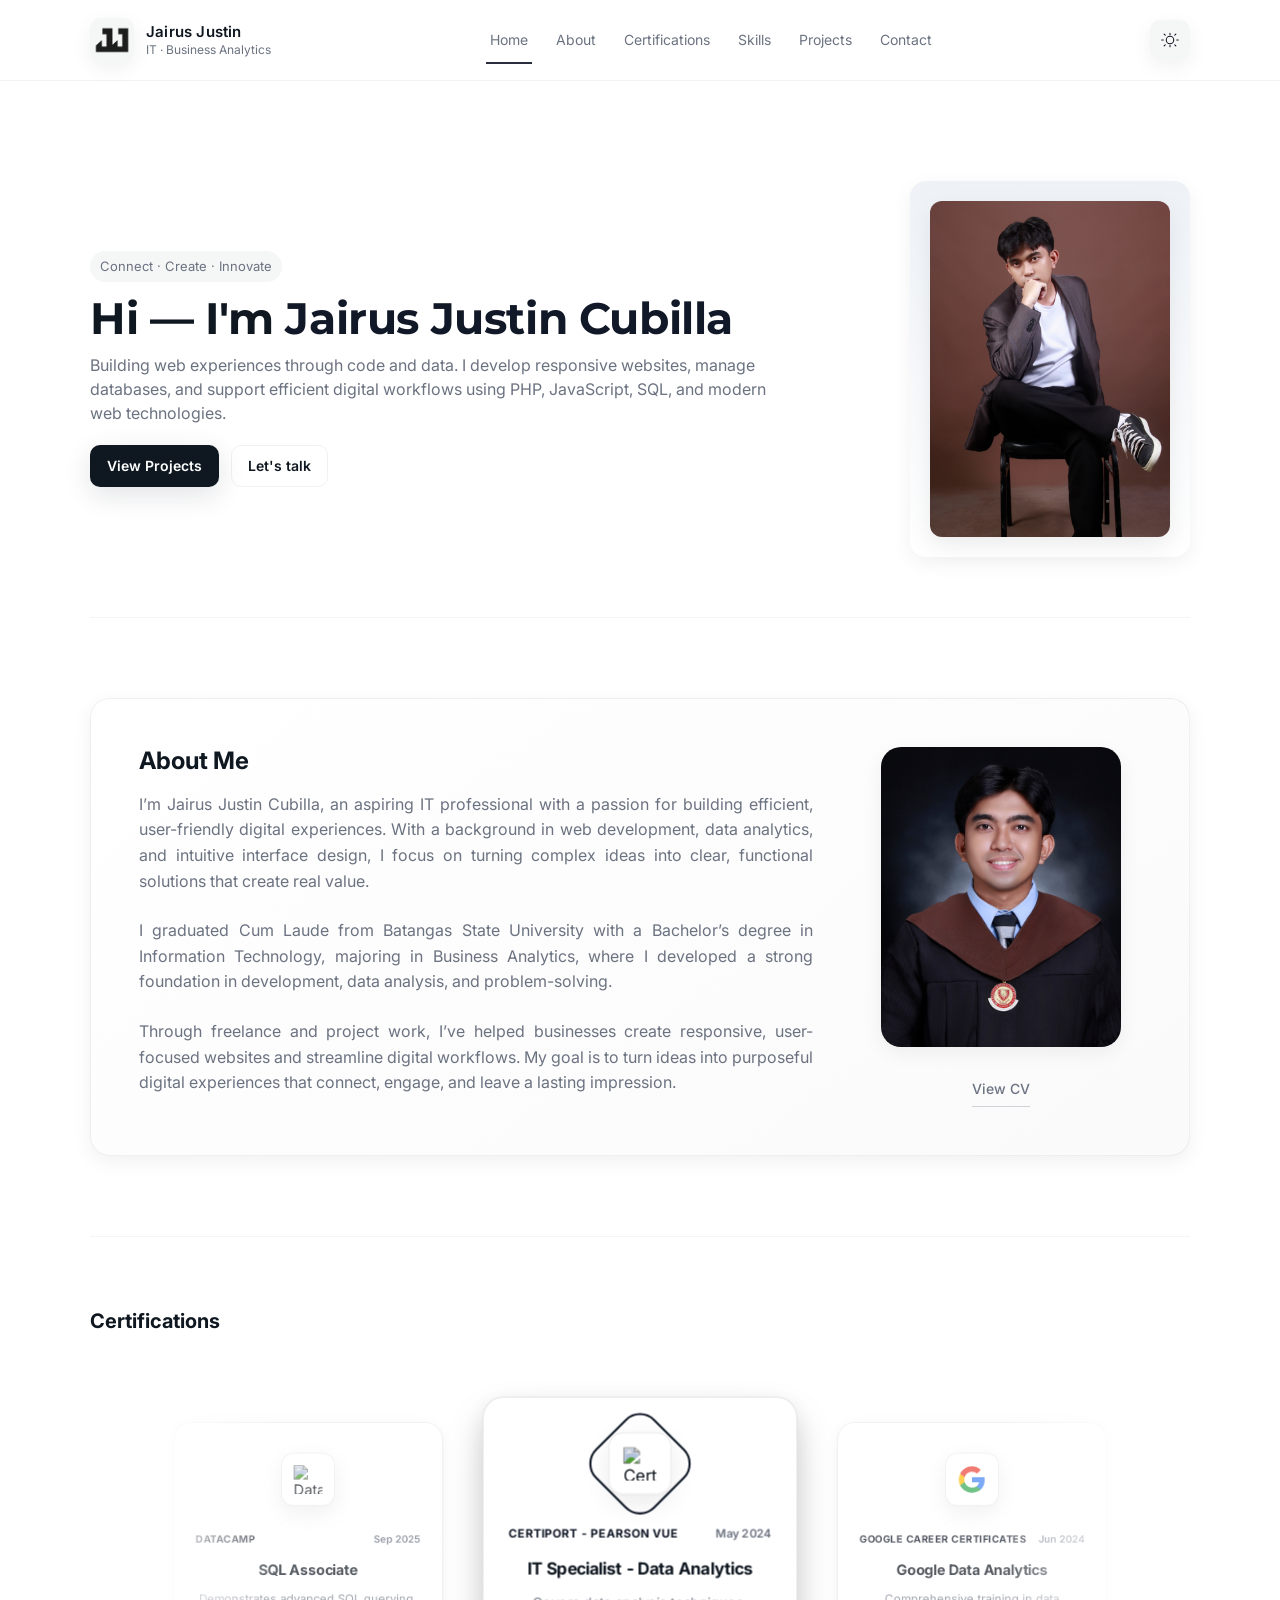
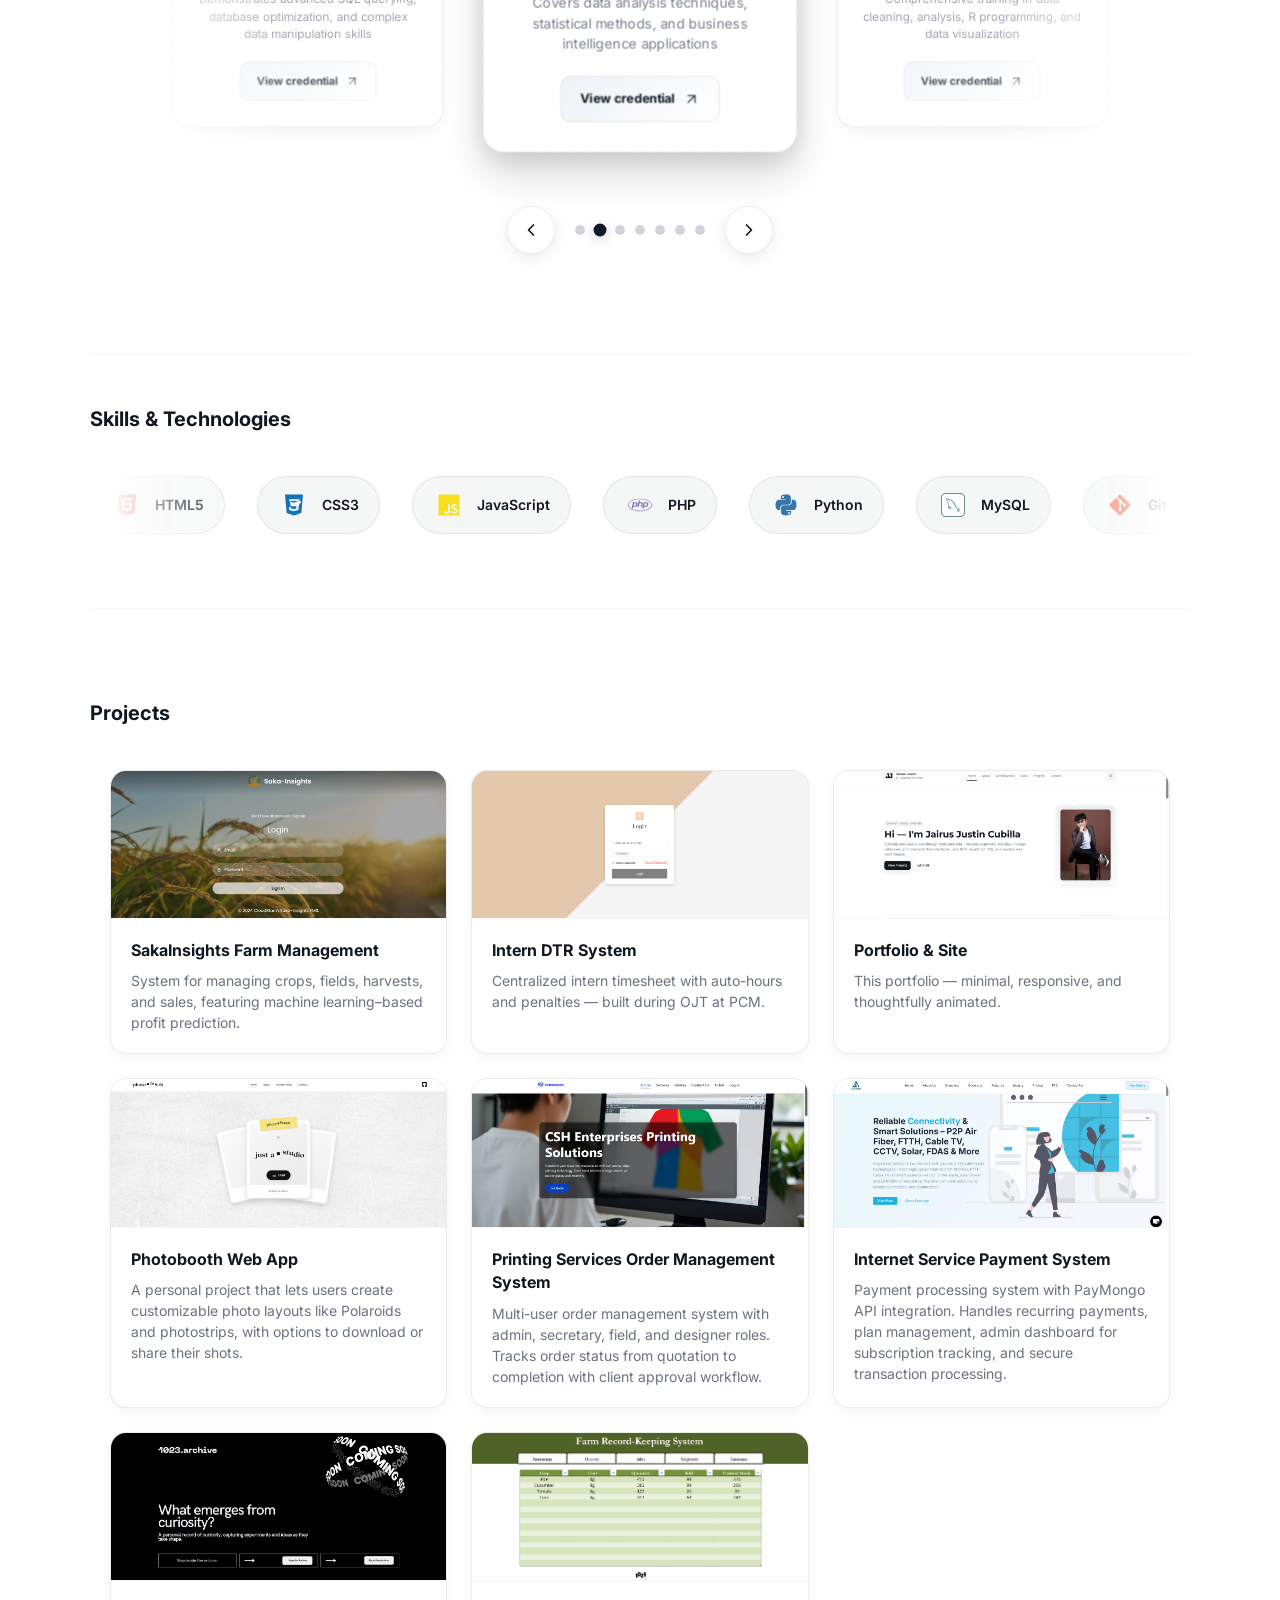
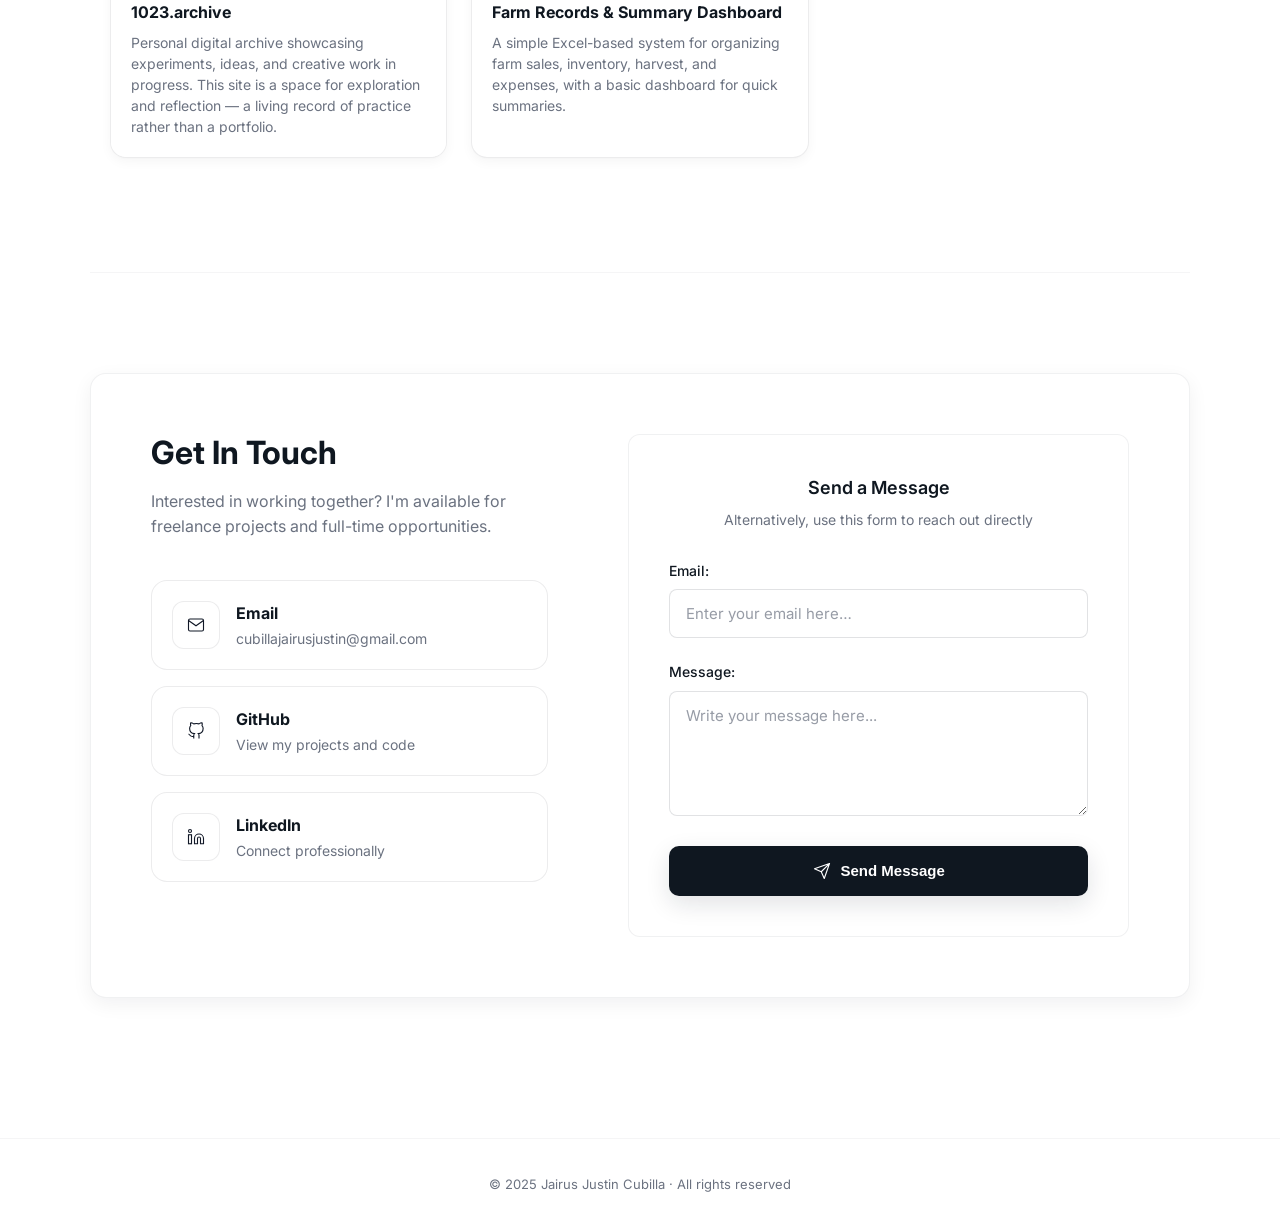
==== commit 157be87a: "added project" ====
--- a/index.html
+++ b/index.html
@@ -740,6 +740,27 @@
                             </div>
                         </div>
                     </article>
+
+                    <article class="project reveal">
+                        <div class="project-thumb hover-carousel">
+                            <img src="assets/projects/excel-farm/1.png" alt="Excel Farm Dashboard Preview" class="active">
+                            <img src="assets/projects/excel-farm/2.png" alt="Excel Farm Dashboard Preview 1">
+                            <img src="assets/projects/excel-farm/3.png" alt="Excel Farm Dashboard Preview 2">
+                            <img src="assets/projects/excel-farm/4.png" alt="Excel Farm Dashboard Preview 3">
+                            <img src="assets/projects/excel-farm/5.png" alt="Excel Farm Dashboard Preview 4">
+                            <div class="project-tags">
+                                <span class="project-tag">Excel</span>
+                                <span class="project-tag">Dashboard</span>
+                                <span class="project-tag">Analytics</span>
+                            </div>
+                        </div>
+                        <div class="project-body">
+                            <div class="project-title">Farm Records & Summary Dashboard</div>
+                            <div class="project-desc">
+                                A simple Excel-based system for organizing farm sales, inventory, harvest, and expenses, with a basic dashboard for quick summaries.
+                            </div>
+                        </div>
+                    </article>
                 </div>
             </section>
 
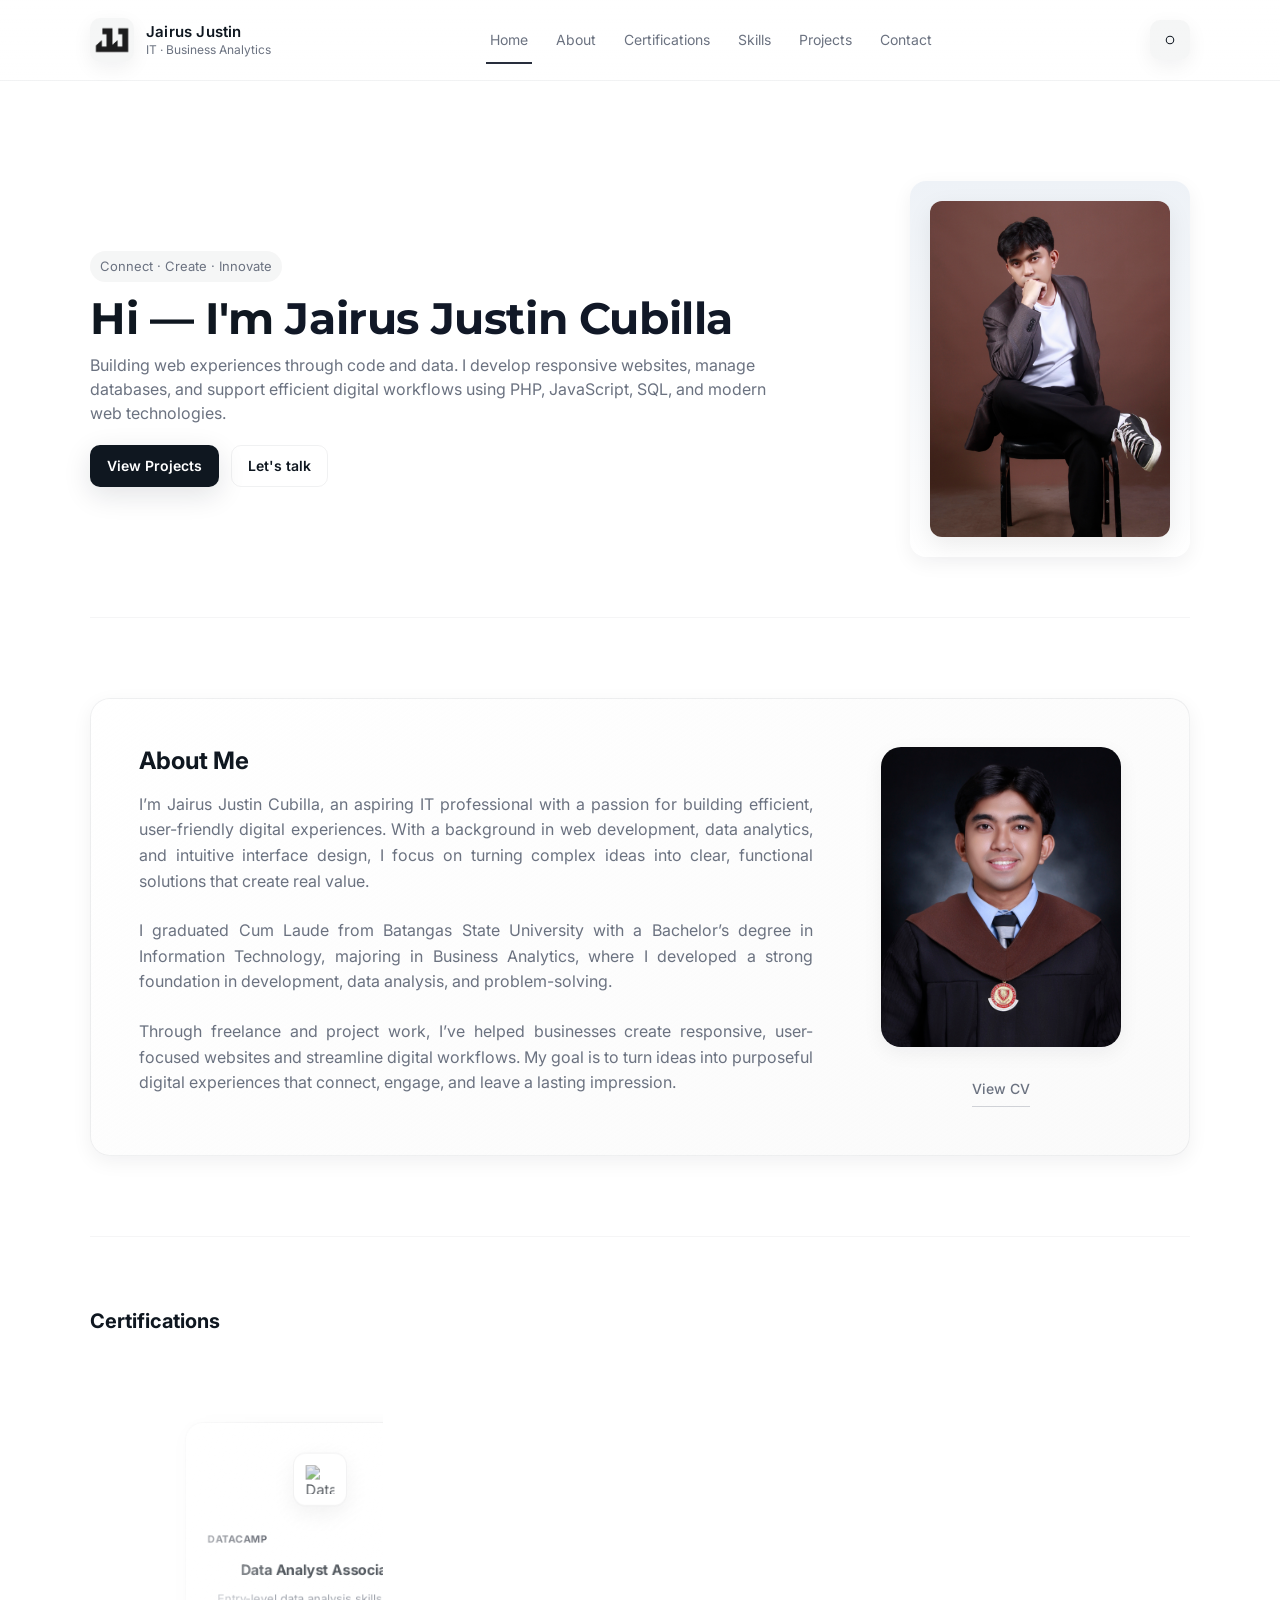
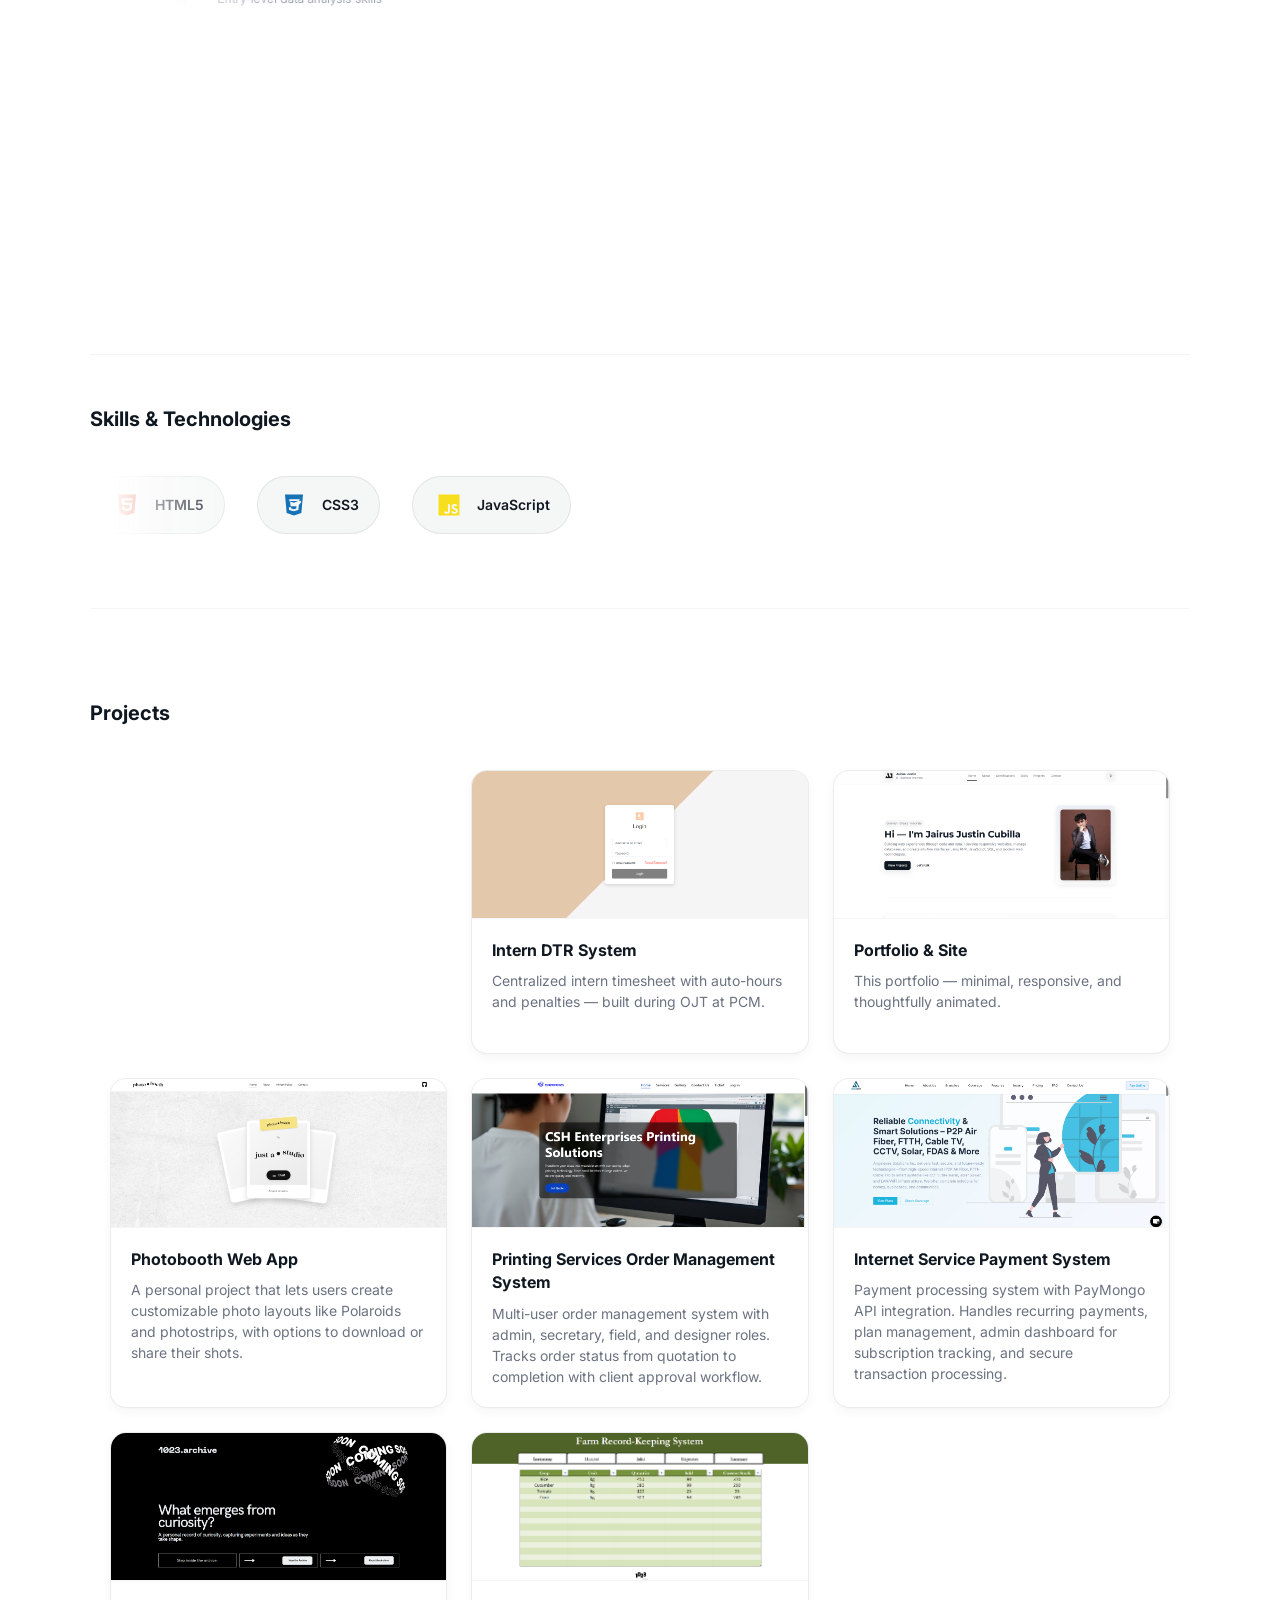
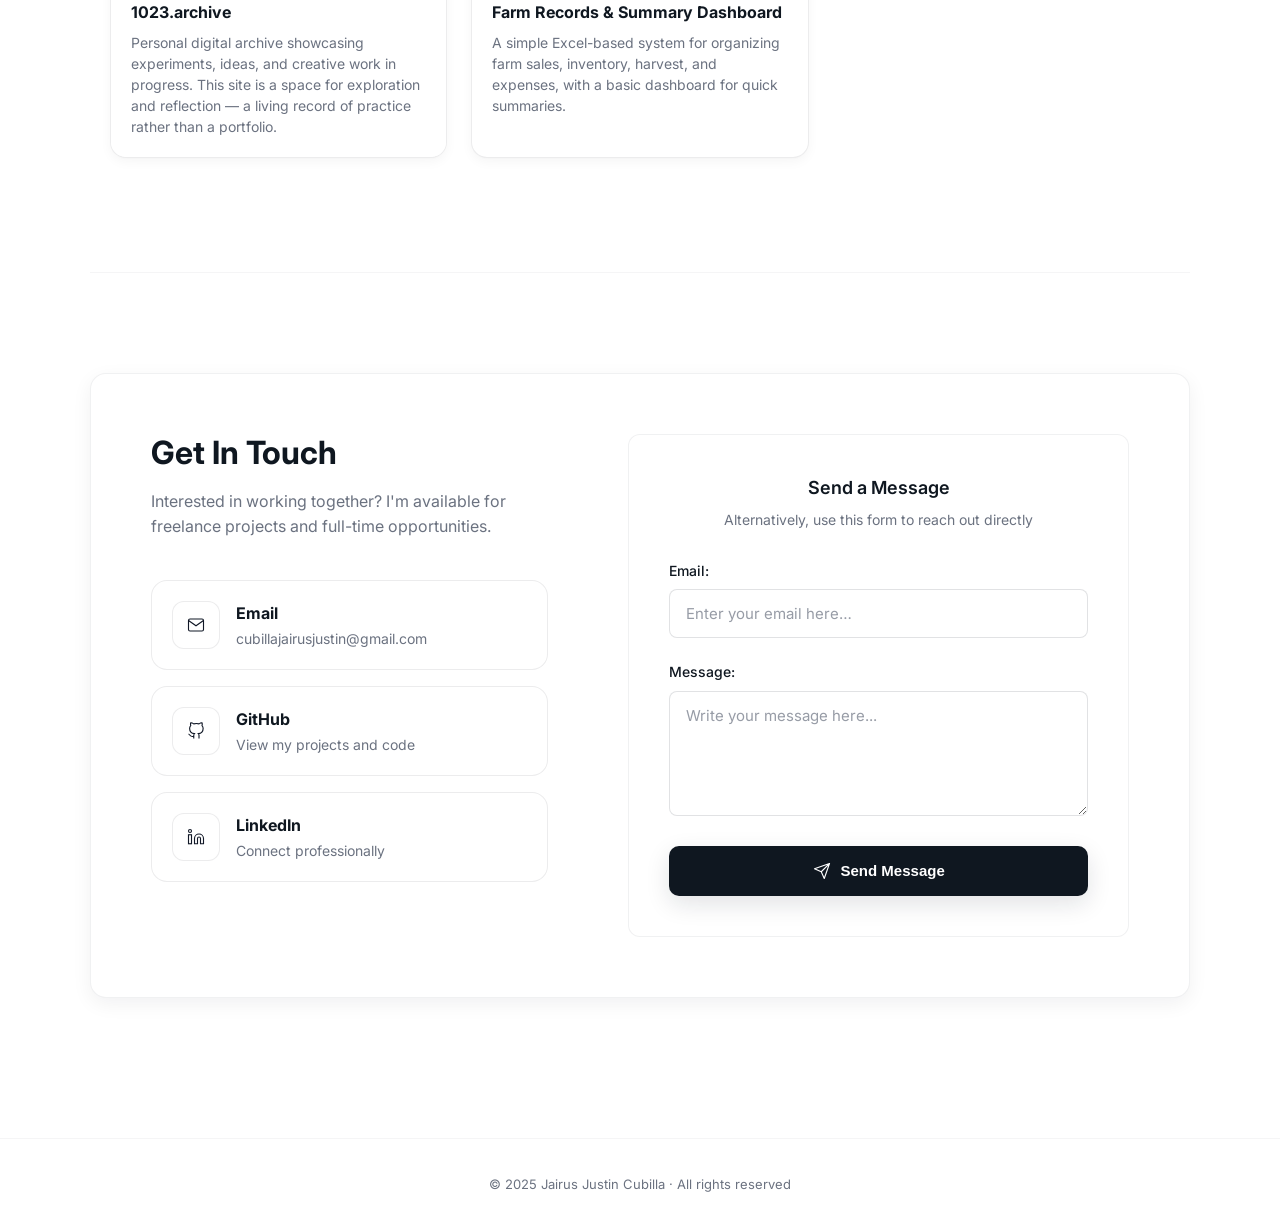
==== commit 20fbbe81: "certificate update" ====
--- a/index.html
+++ b/index.html
@@ -129,214 +129,28 @@
                     <h3 style="margin:0; font-size:20px; font-weight:700">Certifications</h3>
                 </div>
 
-                <div class="certifications-carousel">
-                    <div class="carousel-container" id="carouselContainer">
-                        <!-- Certification 1 - DataCamp SQL Associate -->
-                        <article class="certification-card">
-                            <div class="certification-visual">
-                                <div class="cert-logo">
-                                    <img src="https://cdn.brandfetch.io/idou89mSUh/w/400/h/400/theme/dark/icon.jpeg?c=1bxid64Mup7aczewSAYMX&t=1680282023371" alt="DataCamp" width="32" height="32">
-                                </div>
-                                <div class="cert-ornament"></div>
-                            </div>
-                            <div class="certification-content">
-                                <div class="cert-meta">
-                                    <span class="cert-issuer">DataCamp</span>
-                                    <span class="cert-date">Sep 2025</span>
-                                </div>
-                                <h4 class="cert-title">SQL Associate</h4>
-                                <p class="cert-desc">
-                                    Demonstrates advanced SQL querying, database optimization, and complex data manipulation skills
-                                </p>
-                                <a href="https://www.datacamp.com/certificate/SQA0010871924279" target="_blank" class="cert-link">
-                                    <span>View credential</span>
-                                    <svg width="16" height="16" viewBox="0 0 24 24" fill="none">
-                                        <path d="M7 17L17 7M17 7H7M17 7V17" stroke="currentColor" stroke-width="1.5" stroke-linecap="round" stroke-linejoin="round"/>
-                                    </svg>
-                                </a>
-                            </div>
-                        </article>
-
-                        <!-- Certification 2 - Certiport Data Analytics -->
-                        <article class="certification-card">
-                            <div class="certification-visual">
-                                <div class="cert-logo">
-                                    <img src="https://cdn.brandfetch.io/idTP8ahOXq/w/1800/h/431/theme/dark/logo.png?c=1bxid64Mup7aczewSAYMX&t=1753779876783" alt="Certiport" width="32" height="32">
-                                </div>
-                                <div class="cert-ornament"></div>
-                            </div>
-                            <div class="certification-content">
-                                <div class="cert-meta">
-                                    <span class="cert-issuer">Certiport - Pearson VUE</span>
-                                    <span class="cert-date">May 2024</span>
-                                </div>
-                                <h4 class="cert-title">IT Specialist - Data Analytics</h4>
-                                <p class="cert-desc">
-                                    Covers data analysis techniques, statistical methods, and business intelligence applications
-                                </p>
-                                <a href="https://www.credly.com/badges/1cd55d9b-3c51-4563-a32c-03b4633d8ad3/public_url" target="_blank" class="cert-link">
-                                    <span>View credential</span>
-                                    <svg width="16" height="16" viewBox="0 0 24 24" fill="none">
-                                        <path d="M7 17L17 7M17 7H7M17 7V17" stroke="currentColor" stroke-width="1.5" stroke-linecap="round" stroke-linejoin="round"/>
-                                    </svg>
-                                </a>
-                            </div>
-                        </article>
-
-                        <!-- Certification 3 - Google Data Analytics -->
-                        <article class="certification-card">
-                            <div class="certification-visual">
-                                <div class="cert-logo">
-                                    <svg xmlns="http://www.w3.org/2000/svg" viewBox="0 0 24 24" width="32" height="32">
-                                        <path fill="#4285F4" d="M22.56 12.25c0-.78-.07-1.53-.2-2.25H12v4.26h5.92c-.26 1.37-1.04 2.53-2.21 3.31v2.77h3.57c2.08-1.92 3.28-4.74 3.28-8.09z"/>
-                                        <path fill="#34A853" d="M12 23c2.97 0 5.46-.98 7.28-2.66l-3.57-2.77c-.98.66-2.23 1.06-3.71 1.06-2.86 0-5.29-1.93-6.16-4.53H2.18v2.84C3.99 20.53 7.7 23 12 23z"/>
-                                        <path fill="#FBBC05" d="M5.84 14.09c-.22-.66-.35-1.36-.35-2.09s.13-1.43.35-2.09V7.07H2.18C1.43 8.55 1 10.22 1 12s.43 3.45 1.18 4.93l2.85-2.22.81-.62z"/>
-                                        <path fill="#EA4335" d="M12 5.38c1.62 0 3.06.56 4.21 1.64l3.15-3.15C17.45 2.09 14.97 1 12 1 7.7 1 3.99 3.47 2.18 7.07l3.66 2.84c.87-2.6 3.3-4.53 6.16-4.53z"/>
-                                    </svg>
-                                </div>
-                                <div class="cert-ornament"></div>
-                            </div>
-                            <div class="certification-content">
-                                <div class="cert-meta">
-                                    <span class="cert-issuer">Google Career Certificates</span>
-                                    <span class="cert-date">Jun 2024</span>
-                                </div>
-                                <h4 class="cert-title">Google Data Analytics</h4>
-                                <p class="cert-desc">
-                                    Comprehensive training in data cleaning, analysis, R programming, and data visualization
-                                </p>
-                                <a href="https://coursera.org/share/3be08ed910054b1a5ed9e0c09b8e4d46" target="_blank" class="cert-link">
-                                    <span>View credential</span>
-                                    <svg width="16" height="16" viewBox="0 0 24 24" fill="none">
-                                        <path d="M7 17L17 7M17 7H7M17 7V17" stroke="currentColor" stroke-width="1.5" stroke-linecap="round" stroke-linejoin="round"/>
-                                    </svg>
-                                </a>
-                            </div>
-                        </article>
-
-                        <!-- Certification 4 - PhilNITS IT Passport -->
-                        <article class="certification-card">
-                            <div class="certification-visual">
-                                <div class="cert-logo">
-                                    <img src="https://upload.wikimedia.org/wikipedia/en/c/cb/Philnitslogo.png" alt="PhilNITS" width="32" height="32">
-                                </div>
-                                <div class="cert-ornament"></div>
-                            </div>
-                            <div class="certification-content">
-                                <div class="cert-meta">
-                                    <span class="cert-issuer">PhilNITS</span>
-                                    <span class="cert-date">Nov 2024</span>
-                                </div>
-                                <h4 class="cert-title">Information Technology Passport Exam</h4>
-                                <p class="cert-desc">
-                                    Japanese IT certification covering technology strategy, management, and business fundamentals
-                                </p>
-                                <a href="https://www.itpec.org/statsandresults/all-passers-information/Philippines/2024A_IP.pdf" target="_blank" class="cert-link">
-                                    <span>View credential</span>
-                                    <svg width="16" height="16" viewBox="0 0 24 24" fill="none">
-                                        <path d="M7 17L17 7M17 7H7M17 7V17" stroke="currentColor" stroke-width="1.5" stroke-linecap="round" stroke-linejoin="round"/>
-                                    </svg>
-                                </a>
-                            </div>
-                        </article>
-
-                        <!-- Certification 5 - Cisco Data Analytics Essentials -->
-                        <article class="certification-card">
-                            <div class="certification-visual">
-                                <div class="cert-logo">
-                                    <img src="https://cdn.brandfetch.io/idqG-yHws9/w/400/h/400/theme/dark/icon.jpeg" alt="Cisco" width="32" height="32">
-                                </div>
-                                <div class="cert-ornament"></div>
-                            </div>
-                            <div class="certification-content">
-                                <div class="cert-meta">
-                                    <span class="cert-issuer">Cisco</span>
-                                    <span class="cert-date">Nov 2023</span>
-                                </div>
-                                <h4 class="cert-title">Data Analytics Essentials</h4>
-                                <p class="cert-desc">
-                                    Foundational data analytics concepts, visualization techniques, and analytical thinking
-                                </p>
-                                <a href="https://www.credly.com/badges/7a46ecf0-e3d9-466a-9765-6772976c49cd/linked_in_profile" target="_blank" class="cert-link">
-                                    <span>View credential</span>
-                                    <svg width="16" height="16" viewBox="0 0 24 24" fill="none">
-                                        <path d="M7 17L17 7M17 7H7M17 7V17" stroke="currentColor" stroke-width="1.5" stroke-linecap="round" stroke-linejoin="round"/>
-                                    </svg>
-                                </a>
-                            </div>
-                        </article>
-
-                        <!-- Certification 6 - Cisco Introduction to Data Science -->
-                        <article class="certification-card">
-                            <div class="certification-visual">
-                                <div class="cert-logo">
-                                    <img src="https://cdn.brandfetch.io/idqG-yHws9/w/400/h/400/theme/dark/icon.jpeg" alt="Cisco" width="32" height="32">
-                                </div>
-                                <div class="cert-ornament"></div>
-                            </div>
-                            <div class="certification-content">
-                                <div class="cert-meta">
-                                    <span class="cert-issuer">Cisco</span>
-                                    <span class="cert-date">Dec 2023</span>
-                                </div>
-                                <h4 class="cert-title">Introduction to Data Science</h4>
-                                <p class="cert-desc">
-                                    Introduction to data science principles, statistical analysis, and machine learning basics
-                                </p>
-                                <a href="https://www.credly.com/badges/86413651-8344-469b-a2cc-bfc79128b4fd" target="_blank" class="cert-link">
-                                    <span>View credential</span>
-                                    <svg width="16" height="16" viewBox="0 0 24 24" fill="none">
-                                        <path d="M7 17L17 7M17 7H7M17 7V17" stroke="currentColor" stroke-width="1.5" stroke-linecap="round" stroke-linejoin="round"/>
-                                    </svg>
-                                </a>
-                            </div>
-                        </article>
-
-                        <!-- Certification 7 - Certiport Databases -->
-                        <article class="certification-card">
-                            <div class="certification-visual">
-                                <div class="cert-logo">
-                                    <img src="https://cdn.brandfetch.io/idTP8ahOXq/w/1800/h/431/theme/dark/logo.png?c=1bxid64Mup7aczewSAYMX&t=1753779876783" alt="Certiport" width="32" height="32">
-                                </div>
-                                <div class="cert-ornament"></div>
-                            </div>
-                            <div class="certification-content">
-                                <div class="cert-meta">
-                                    <span class="cert-issuer">Certiport - Pearson VUE</span>
-                                    <span class="cert-date">May 2023</span>
-                                </div>
-                                <h4 class="cert-title">IT Specialist - Databases</h4>
-                                <p class="cert-desc">
-                                    Database design<br>
-                                    SQL querying skills
-                                </p>
-                                <a href="https://www.credly.com/badges/748f592d-a4ad-4acc-a9d9-8ed5fb853e4e/linked_in_profile" target="_blank" class="cert-link">
-                                    <span>View credential</span>
-                                    <svg width="16" height="16" viewBox="0 0 24 24" fill="none">
-                                        <path d="M7 17L17 7M17 7H7M17 7V17" stroke="currentColor" stroke-width="1.5" stroke-linecap="round" stroke-linejoin="round"/>
-                                    </svg>
-                                </a>
-                            </div>
-                        </article>
-                    </div>
-
-                    <!-- Carousel Navigation -->
-                    <div class="carousel-nav">
-                        <button class="carousel-btn" id="prevBtn" aria-label="Previous certifications">
-                            <svg width="20" height="20" viewBox="0 0 24 24" fill="none">
-                                <path d="M15 18L9 12L15 6" stroke="currentColor" stroke-width="2" stroke-linecap="round" stroke-linejoin="round"/>
-                            </svg>
-                        </button>
-                        
-                        <div class="carousel-dots" id="carouselDots"></div>
-                        
-                        <button class="carousel-btn" id="nextBtn" aria-label="Next certifications">
-                            <svg width="20" height="20" viewBox="0 0 24 24" fill="none">
-                                <path d="M9 18L15 12L9 6" stroke="currentColor" stroke-width="2" stroke-linecap="round" stroke-linejoin="round"/>
-                            </svg>
-                        </button>
-                    </div>
-                </div>
+            <div class="certifications-carousel">
+                <!-- We'll generate the track with JavaScript for seamless looping -->
+                <div class="carousel-container" id="carouselContainer">
+                    <!-- JavaScript will populate this -->
+                </div>
+
+                <div class="carousel-nav">
+                    <button class="carousel-btn" id="prevBtn" aria-label="Previous certifications">
+                        <svg width="20" height="20" viewBox="0 0 24 24" fill="none">
+                            <path d="M15 18L9 12L15 6" stroke="currentColor" stroke-width="2" stroke-linecap="round" stroke-linejoin="round"/>
+                        </svg>
+                    </button>
+                    
+                    <div class="carousel-dots" id="carouselDots"></div>
+                    
+                    <button class="carousel-btn" id="nextBtn" aria-label="Next certifications">
+                        <svg width="20" height="20" viewBox="0 0 24 24" fill="none">
+                            <path d="M9 18L15 12L9 6" stroke="currentColor" stroke-width="2" stroke-linecap="round" stroke-linejoin="round"/>
+                        </svg>
+                    </button>
+                </div>
+            </div>
             </section>
 
             <!-- SKILLS & TECHNOLOGIES -->
--- a/css/styles.css
+++ b/css/styles.css
@@ -734,6 +734,7 @@
   will-change: transform;
   backface-visibility: hidden;
   transform: translate3d(0, 0, 0);
+  -webkit-transform: translate3d(0, 0, 0);
   padding: 10px 0;
 }
 
@@ -758,10 +759,17 @@
   user-select: none;
   backdrop-filter: blur(10px);
   transform-style: preserve-3d;
+  -webkit-transform-style: preserve-3d;
   opacity: 0.7;
   transform: scale(0.9);
   will-change: transform, opacity;
   backface-visibility: hidden;
+  -webkit-backface-visibility: hidden;
+}
+
+/* NEW: Seamless transition state */
+.carousel-container.seamless-transition {
+  transition: none !important;
 }
 
 .certification-card.middle-card {
@@ -780,6 +788,24 @@
 
 .certification-card.middle-card:hover {
   transform: scale(1.05) translateY(-6px) rotateX(5deg);
+}
+
+/* Keep ALL transitions EXCEPT transform and opacity during jump */
+.carousel-jumping .certification-card {
+    /* Disable ONLY scale/transform animations */
+    transition: box-shadow 0.5s cubic-bezier(0.25, 0.46, 0.45, 0.94),
+                border-color 0.5s cubic-bezier(0.25, 0.46, 0.45, 0.94),
+                z-index 0.5s cubic-bezier(0.25, 0.46, 0.45, 0.94) !important;
+    /* Note: transform and opacity transitions are REMOVED! */
+}
+
+.carousel-jumping .cert-ornament {
+    transition: none !important; /* Disable ornament animation */
+}
+
+/* Carousel swipe KEEPS its transition */
+.carousel-container {
+    transition: transform 0.5s cubic-bezier(0.25, 0.46, 0.45, 0.94) !important;
 }
 
 .certification-visual {
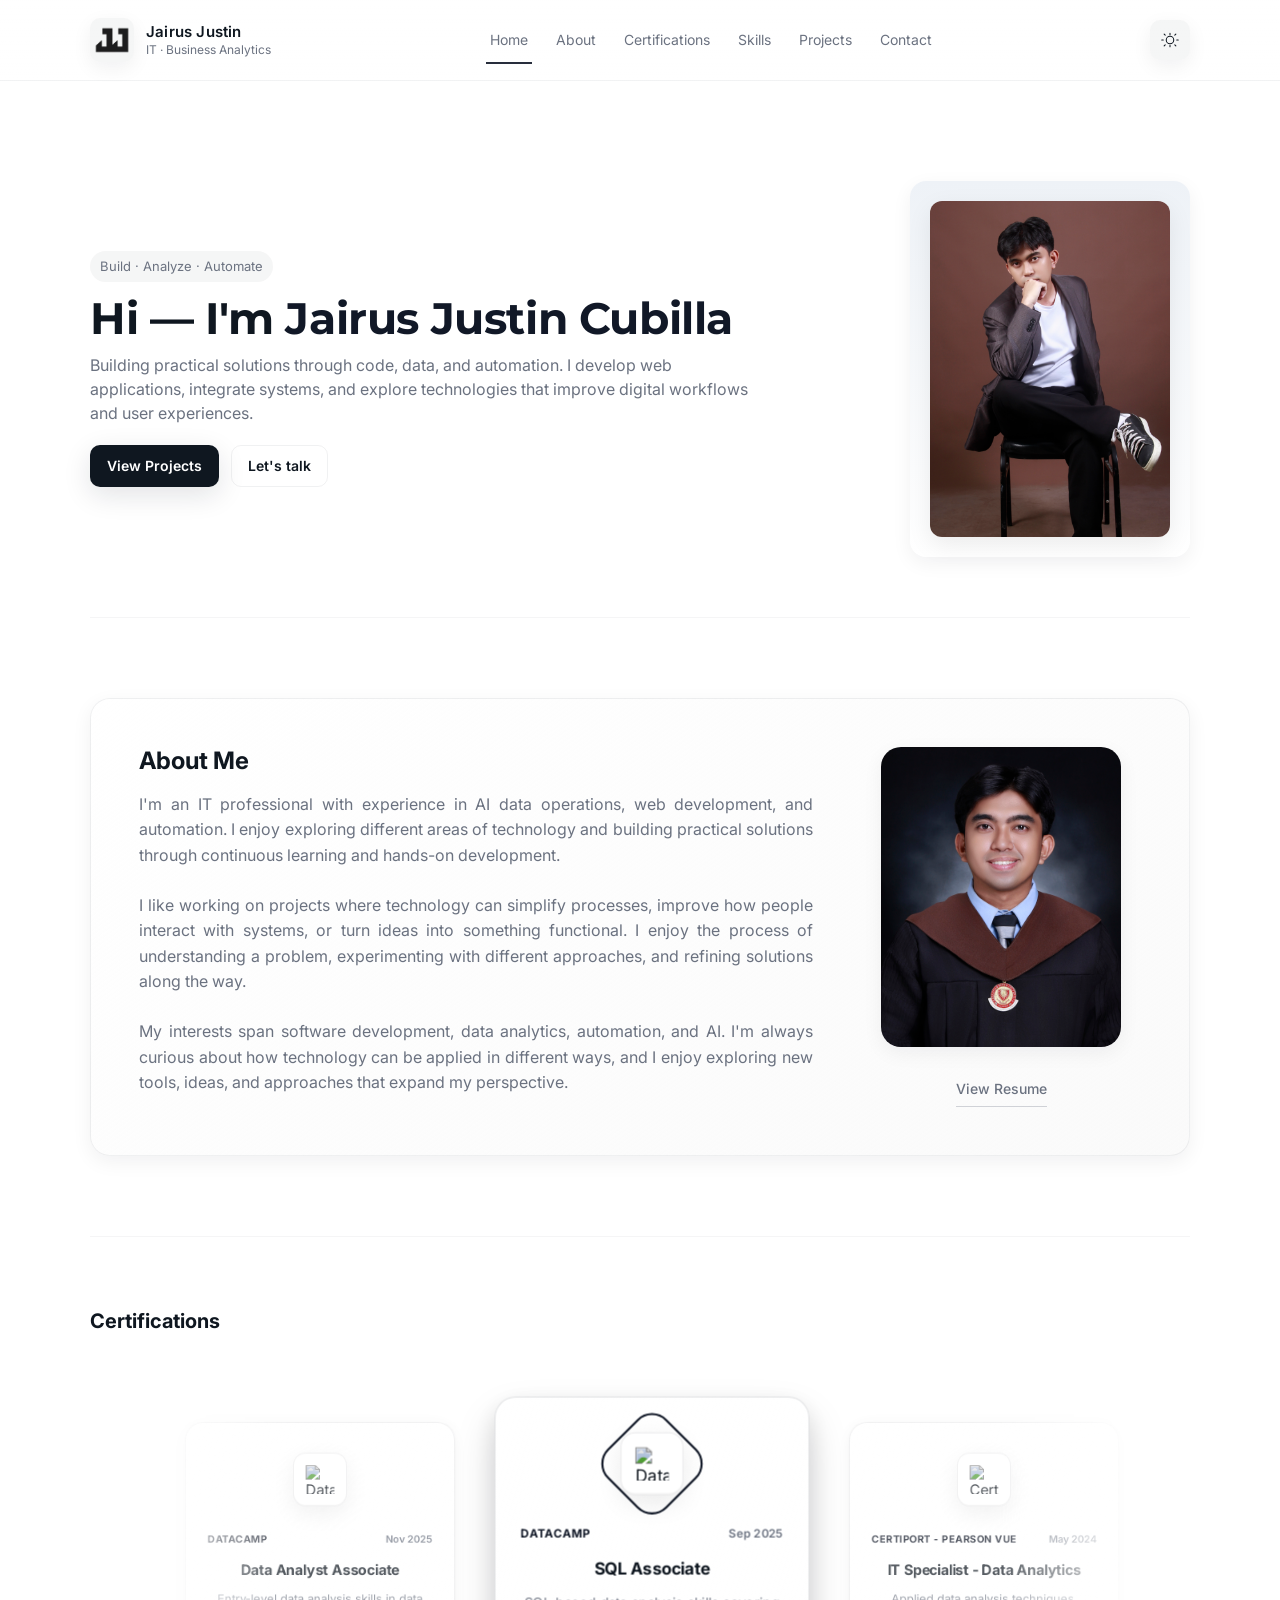
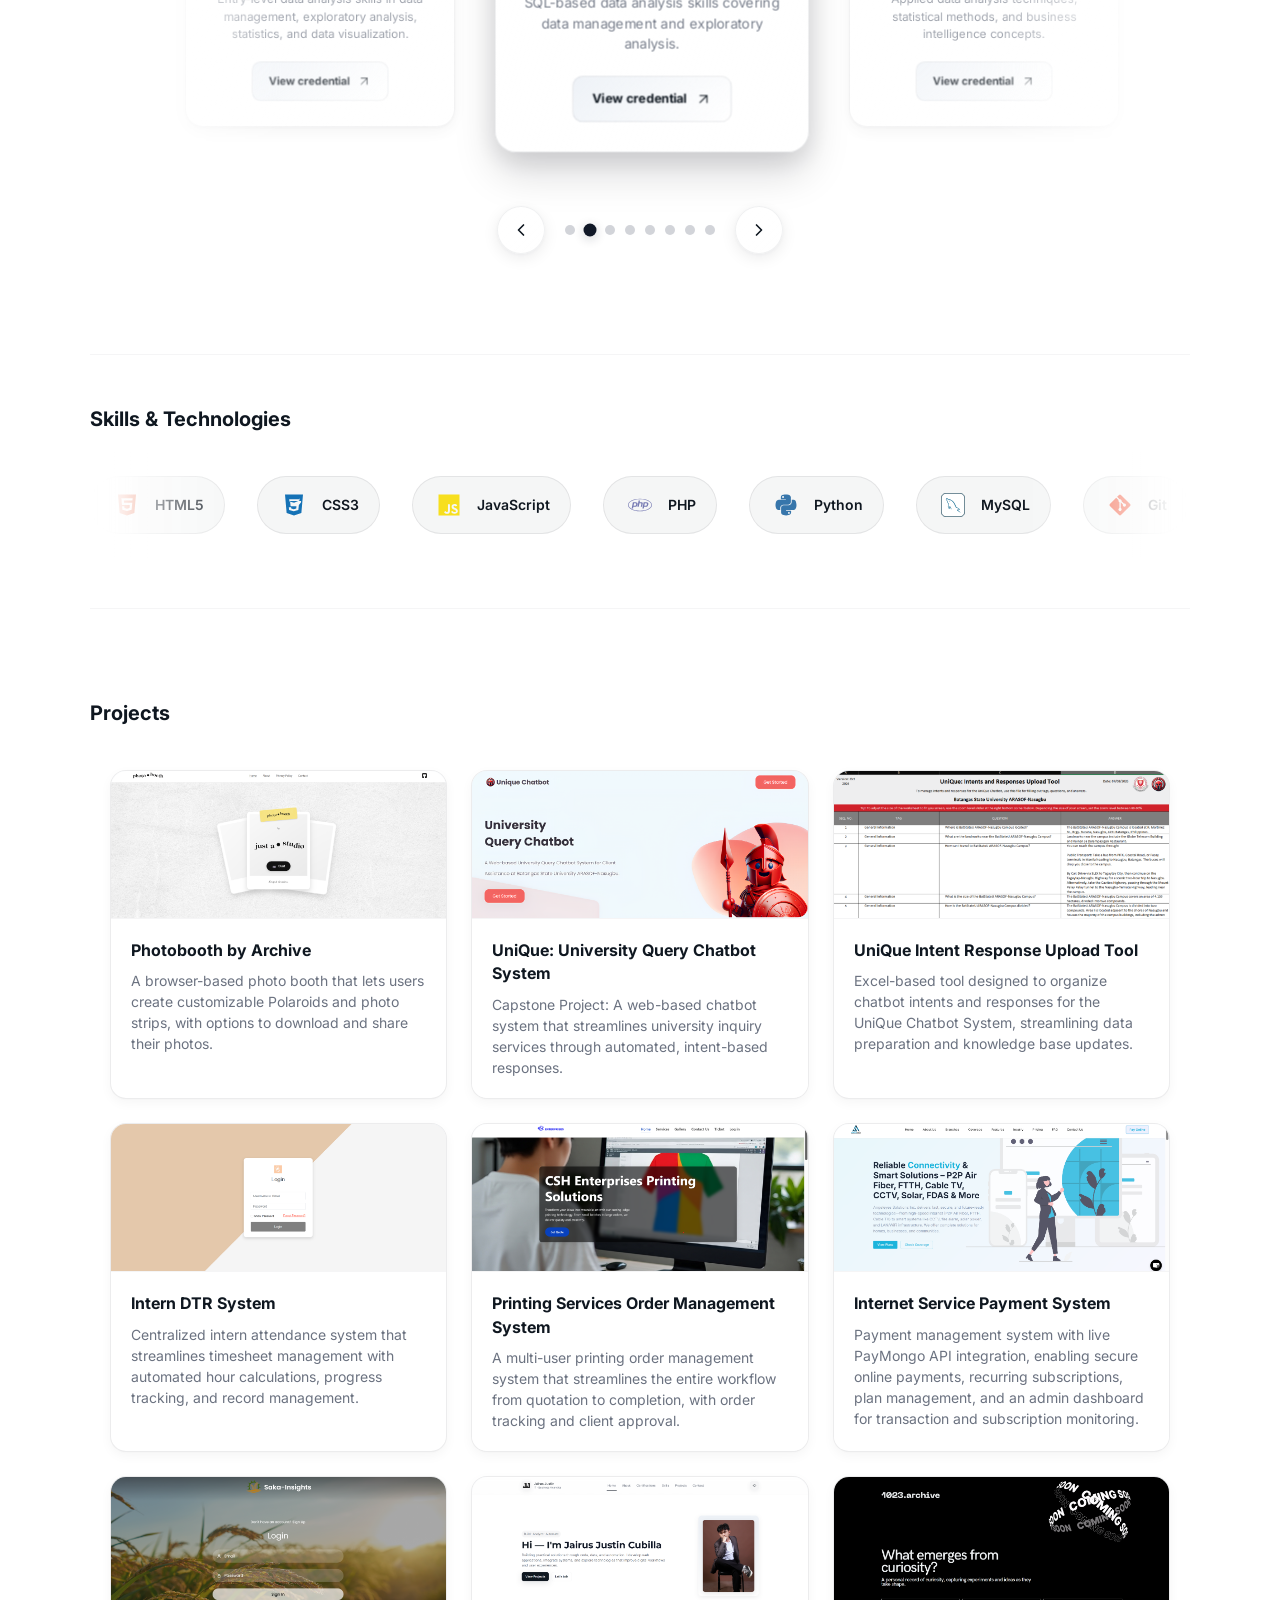
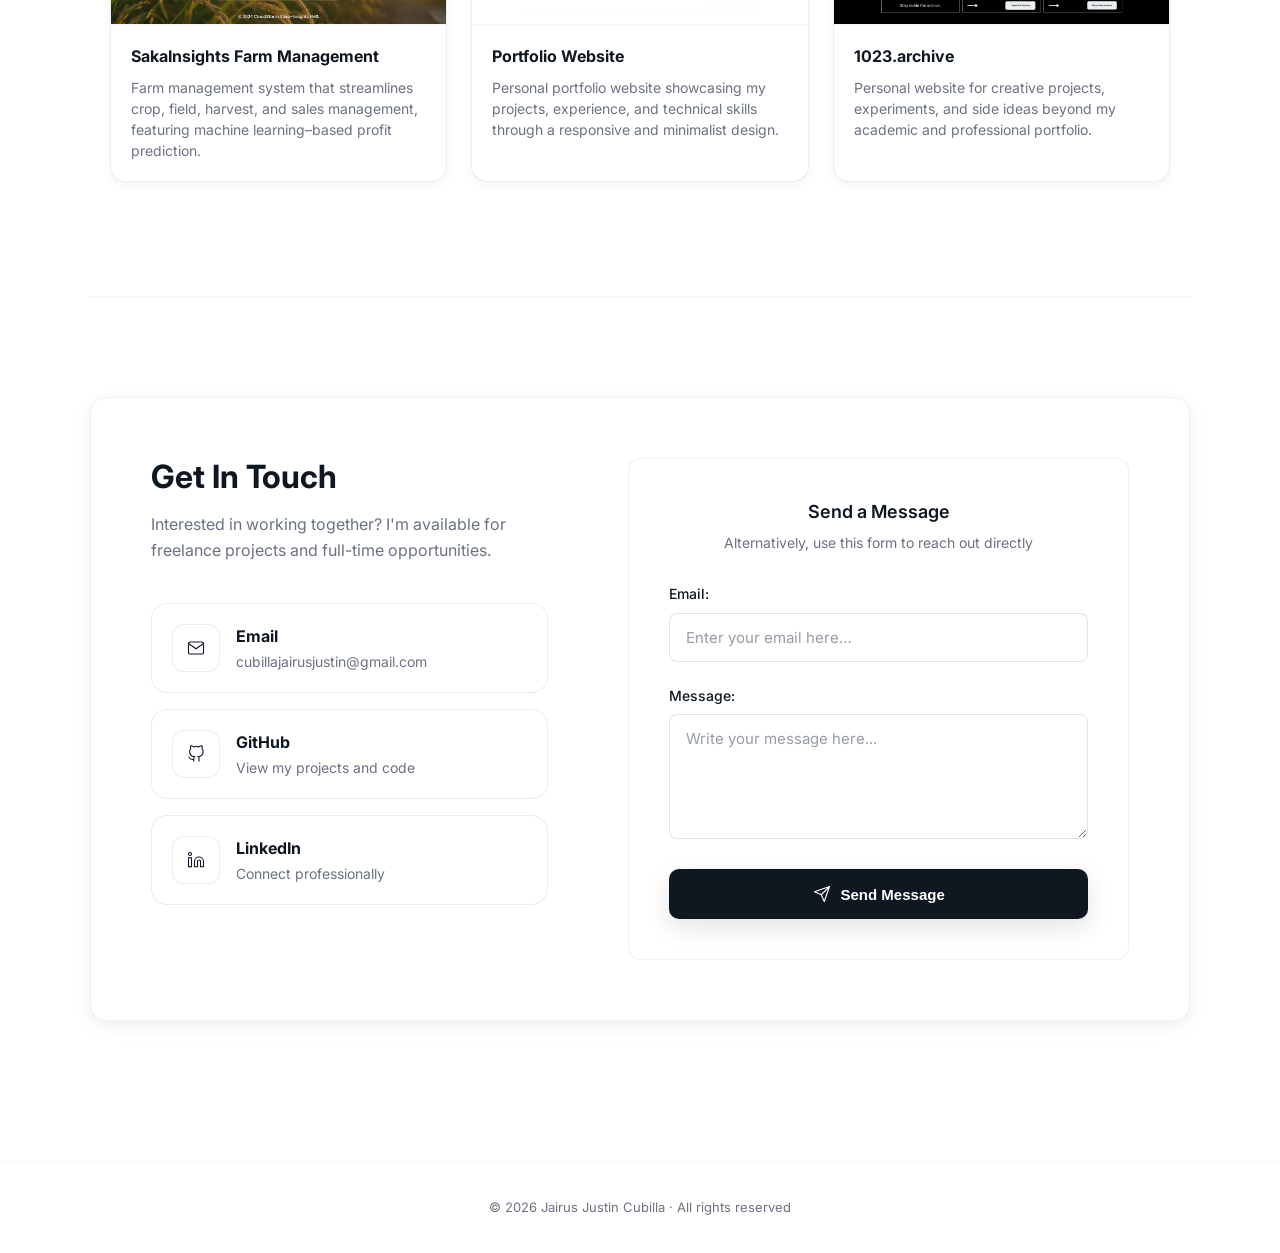
==== commit 28ae7c6f: "updated portfolio 2026" ====
--- a/index.html
+++ b/index.html
@@ -6,7 +6,7 @@
     <title>Jairus Justin Cubilla — Portfolio</title>
     
     <!-- Favicon -->
-    <link rel="icon" type="image/x-icon" href="assets/images/icons/2-no-bg.png">
+    <link rel="icon" type="image/x-icon" href="assets/images/icons/logo.png">
     <link rel="stylesheet" href="https://cdnjs.cloudflare.com/ajax/libs/font-awesome/6.4.0/css/all.min.css">
     
     <!-- Fonts -->
@@ -73,10 +73,10 @@
             <section id="home" class="container hero">
                 <div class="hero-inner reveal">
                     <div class="hero-left">
-                        <span class="eyebrow">Connect · Create · Innovate</span>
+                        <span class="eyebrow">Build · Analyze · Automate</span>
                         <h1 class="hero-title">Hi — I'm <span style="color:var(--accent)">Jairus Justin Cubilla</span></h1>
                         <p class="lead">
-                            Building web experiences through code and data. I develop responsive websites, manage databases, and support efficient digital workflows using PHP, JavaScript, SQL, and modern web technologies.
+                            Building practical solutions through code, data, and automation. I develop web applications, integrate systems, and explore technologies that improve digital workflows and user experiences.                        
                         </p>
 
                         <div class="cta-row" style="margin-top:18px">
@@ -101,13 +101,13 @@
                         <div class="about-content">
                             <h3>About Me</h3>
                             <p class="about-text">
-                                I’m Jairus Justin Cubilla, an aspiring IT professional with a passion for building efficient, user-friendly digital experiences. With a background in web development, data analytics, and intuitive interface design, I focus on turning complex ideas into clear, functional solutions that create real value.
+                                I'm an IT professional with experience in AI data operations, web development, and automation. I enjoy exploring different areas of technology and building practical solutions through continuous learning and hands-on development.                            
                             </p>
                             <p class="about-text">
-                                I graduated Cum Laude from Batangas State University with a Bachelor’s degree in Information Technology, majoring in Business Analytics, where I developed a strong foundation in development, data analysis, and problem-solving.
+                                I like working on projects where technology can simplify processes, improve how people interact with systems, or turn ideas into something functional. I enjoy the process of understanding a problem, experimenting with different approaches, and refining solutions along the way.
                             </p>
                             <p class="about-text">
-                                Through freelance and project work, I’ve helped businesses create responsive, user-focused websites and streamline digital workflows. My goal is to turn ideas into purposeful digital experiences that connect, engage, and leave a lasting impression.
+                                My interests span software development, data analytics, automation, and AI. I'm always curious about how technology can be applied in different ways, and I enjoy exploring new tools, ideas, and approaches that expand my perspective.                            
                             </p>
                         </div>
 
@@ -115,8 +115,8 @@
                             <div class="about-photo">
                                 <img src="assets/images/photos/2.jpg" alt="Jairus Justin Cubilla - Graduation Photo" loading="lazy">
                             </div>
-                            <a href="assets/documents/cv.pdf" target="_blank" class="cv-link">
-                                View CV
+                            <a href="assets/documents/Jairus_Justin_Cubilla_Resume.pdf" target="_blank" class="cv-link">
+                                View Resume
                             </a>
                         </aside>
                     </div>
@@ -404,65 +404,6 @@
 
                 <div class="projects-grid">
                     <article class="project reveal">
-                        <div class="project-thumb">
-                            <img src="assets/projects/sakainsights/1.png" alt="SakaInsights Farm Management" loading="lazy">
-                            <div class="project-tags">
-                                <span class="project-tag">PHP</span>
-                                <span class="project-tag">MySQL</span>
-                                <span class="project-tag">Machine Learning</span>
-                            </div>
-                        </div>
-                        <div class="project-body">
-                            <div class="project-title">SakaInsights Farm Management</div>
-                            <div class="project-desc">
-                                System for managing crops, fields, harvests, and sales, featuring machine learning–based profit prediction. 
-                            </div>
-                        </div>
-                    </article>
-
-                    <article class="project reveal">
-                        <div class="project-thumb">
-                            <img src="assets/projects/pcm/1.png" alt="Intern DTR System" loading="lazy">
-                            <div class="project-tags">
-                                <span class="project-tag">PHP</span>
-                                <span class="project-tag">MySQL</span>
-                                <span class="project-tag">Time Tracking</span>
-                            </div>
-                        </div>
-                        <div class="project-body">
-                            <div class="project-title">Intern DTR System</div>
-                            <div class="project-desc">
-                                Centralized intern timesheet with auto-hours and penalties — built during OJT at PCM.
-                            </div>
-                        </div>
-                    </article>
-
-                    <article class="project reveal">
-                        <div class="project-thumb hover-carousel">
-                            <img src="assets/projects/portfolio/1.png" alt="Portfolio website preview" class="active">
-                            <img src="assets/projects/portfolio/2.png" alt="Portfolio website preview 1">
-                            <img src="assets/projects/portfolio/3.png" alt="Portfolio website preview 2">
-                            <img src="assets/projects/portfolio/4.png" alt="Portfolio website preview 3">
-                            <div class="project-tags">
-                                <span class="project-tag">HTML/CSS</span>
-                                <span class="project-tag">Responsive</span>
-                                <span class="project-tag">Web Design</span>
-                            </div>
-                            <a href="https://jairusjustin.github.io" target="_blank" class="live-icon" title="View Live Project">
-                                <svg width="12" height="12" viewBox="0 0 24 24" fill="none">
-                                    <path d="M5 12H19M19 12L12 5M19 12L12 19" stroke="currentColor" stroke-width="2" stroke-linecap="round"/>
-                                </svg>
-                            </a>
-                        </div>
-                        <div class="project-body">
-                            <div class="project-title">Portfolio & Site</div>
-                            <div class="project-desc">
-                                This portfolio — minimal, responsive, and thoughtfully animated.
-                            </div>
-                        </div>
-                    </article>
-
-                    <article class="project reveal">
                         <div class="project-thumb hover-carousel">
                             <img src="assets/projects/photobooth/1.png" alt="Photobooth web app preview" class="active">
                             <img src="assets/projects/photobooth/2.png" alt="Photobooth web app preview 1">
@@ -474,16 +415,76 @@
                                 <span class="project-tag">Canvas</span>
                                 <span class="project-tag">UI/UX</span>
                             </div>
-                            <a href="https://jairusjustin.github.io/photobooth/" target="_blank" class="live-icon" title="View Live Project">
+                            <a href="https://photoboothbyarchive.vercel.app/" target="_blank" class="live-icon" title="View Live Project">
                                 <svg width="12" height="12" viewBox="0 0 24 24" fill="none">
                                     <path d="M5 12H19M19 12L12 5M19 12L12 19" stroke="currentColor" stroke-width="2" stroke-linecap="round"/>
                                 </svg>
                             </a>
                         </div>
                         <div class="project-body">
-                            <div class="project-title">Photobooth Web App</div>
-                            <div class="project-desc">
-                                A personal project that lets users create customizable photo layouts like Polaroids and photostrips, with options to download or share their shots.
+                            <div class="project-title">Photobooth by Archive</div>
+                            <div class="project-desc">
+                                A browser-based photo booth that lets users create customizable Polaroids and photo strips, with options to download and share their photos.
+                            </div>
+                        </div>
+                    </article>
+
+                    <article class="project reveal">
+                        <div class="project-thumb hover-carousel">
+                            <img src="assets/projects/unique/1.png" alt="UniQue University Chatbot System" class="active">
+                            <img src="assets/projects/unique/2.png" alt="UniQue University Chatbot System 1">
+                            <img src="assets/projects/unique/3.png" alt="UniQue University Chatbot System 2">
+                            <img src="assets/projects/unique/4.png" alt="UniQue University Chatbot System 3">
+
+                            <div class="project-tags">
+                                <span class="project-tag">PHP</span>
+                                <span class="project-tag">NLP</span>
+                                <span class="project-tag">Chatbot</span>
+                            </div>
+                        </div>
+
+                        <div class="project-body">
+                            <div class="project-title">UniQue: University Query Chatbot System</div>
+                            <div class="project-desc">
+                                Capstone Project: A web-based chatbot system that streamlines university inquiry services through automated, intent-based responses.                            
+                            </div>
+                        </div>
+                    </article>
+
+                    <article class="project reveal">
+                        <div class="project-thumb hover-carousel">
+                            <img src="assets/projects/unique-tool/1.png" alt="UniQue Intent Response Upload Tool" class="active">
+                            <img src="assets/projects/unique-tool/2.png" alt="UniQue Intent Response Upload Tool 1">
+                            <img src="assets/projects/unique-tool/3.png" alt="UniQue Intent Response Upload Tool 2">
+
+                            <div class="project-tags">
+                                <span class="project-tag">Excel</span>
+                                <span class="project-tag">Knowledge Base</span>
+                                <span class="project-tag">Chatbot</span>
+                            </div>
+                        </div>
+
+                        <div class="project-body">
+                            <div class="project-title">UniQue Intent Response Upload Tool</div>
+                            <div class="project-desc">
+                                Excel-based tool designed to organize chatbot intents and responses for the UniQue Chatbot System, streamlining data preparation and knowledge base updates.
+                            </div>
+                        </div>
+                    </article>
+
+                    <article class="project reveal">
+                        <div class="project-thumb">
+                            <img src="assets/projects/pcm/1.png" alt="Intern DTR System" loading="lazy">
+                            <div class="project-tags">
+                                <span class="project-tag">PHP</span>
+                                <span class="project-tag">MySQL</span>
+                                <span class="project-tag">Time Tracking</span>
+                            </div>
+                        </div>
+                        <div class="project-body">
+                            <div class="project-title">Intern DTR System</div>
+                            <div class="project-desc">
+                                Centralized intern attendance system that streamlines timesheet management with automated hour calculations, progress tracking, and record management.
                             </div>
                         </div>
                     </article>
@@ -505,7 +506,7 @@
                         <div class="project-body">
                             <div class="project-title">Printing Services Order Management System</div>
                             <div class="project-desc">
-                                Multi-user order management system with admin, secretary, field, and designer roles. Tracks order status from quotation to completion with client approval workflow.
+                                A multi-user printing order management system that streamlines the entire workflow from quotation to completion, with order tracking and client approval.
                             </div>
                         </div>
                     </article>
@@ -526,7 +527,47 @@
                         <div class="project-body">
                             <div class="project-title">Internet Service Payment System</div>
                             <div class="project-desc">
-                                Payment processing system with PayMongo API integration. Handles recurring payments, plan management, admin dashboard for subscription tracking, and secure transaction processing.
+                                Payment management system with live PayMongo API integration, enabling secure online payments, recurring subscriptions, plan management, and an admin dashboard for transaction and subscription monitoring.
+                            </div>
+                        </div>
+                    </article>
+
+                    <article class="project reveal">
+                        <div class="project-thumb">
+                            <img src="assets/projects/sakainsights/1.png" alt="SakaInsights Farm Management" loading="lazy">
+                            <div class="project-tags">
+                                <span class="project-tag">PHP</span>
+                                <span class="project-tag">MySQL</span>
+                                <span class="project-tag">Machine Learning</span>
+                            </div>
+                        </div>
+                        <div class="project-body">
+                            <div class="project-title">SakaInsights Farm Management</div>
+                            <div class="project-desc">
+                                Farm management system that streamlines crop, field, harvest, and sales management, featuring machine learning–based profit prediction.
+                            </div>
+                        </div>
+                    </article>
+
+                    <article class="project reveal">
+                        <div class="project-thumb hover-carousel">
+                            <img src="assets/projects/portfolio/1.png" alt="Portfolio website preview" class="active">
+                            <img src="assets/projects/portfolio/2.png" alt="Portfolio website preview 1">
+                            <div class="project-tags">
+                                <span class="project-tag">HTML/CSS</span>
+                                <span class="project-tag">Responsive</span>
+                                <span class="project-tag">Web Design</span>
+                            </div>
+                            <a href="https://jairuscubilla.vercel.app/" target="_blank" class="live-icon" title="View Live Project">
+                                <svg width="12" height="12" viewBox="0 0 24 24" fill="none">
+                                    <path d="M5 12H19M19 12L12 5M19 12L12 19" stroke="currentColor" stroke-width="2" stroke-linecap="round"/>
+                                </svg>
+                            </a>
+                        </div>
+                        <div class="project-body">
+                            <div class="project-title">Portfolio Website</div>
+                            <div class="project-desc">
+                                Personal portfolio website showcasing my projects, experience, and technical skills through a responsive and minimalist design.
                             </div>
                         </div>
                     </article>
@@ -550,28 +591,7 @@
                         <div class="project-body">
                             <div class="project-title">1023.archive</div>
                             <div class="project-desc">
-                                Personal digital archive showcasing experiments, ideas, and creative work in progress. This site is a space for exploration and reflection — a living record of practice rather than a portfolio.
-                            </div>
-                        </div>
-                    </article>
-
-                    <article class="project reveal">
-                        <div class="project-thumb hover-carousel">
-                            <img src="assets/projects/excel-farm/1.png" alt="Excel Farm Dashboard Preview" class="active">
-                            <img src="assets/projects/excel-farm/2.png" alt="Excel Farm Dashboard Preview 1">
-                            <img src="assets/projects/excel-farm/3.png" alt="Excel Farm Dashboard Preview 2">
-                            <img src="assets/projects/excel-farm/4.png" alt="Excel Farm Dashboard Preview 3">
-                            <img src="assets/projects/excel-farm/5.png" alt="Excel Farm Dashboard Preview 4">
-                            <div class="project-tags">
-                                <span class="project-tag">Excel</span>
-                                <span class="project-tag">Dashboard</span>
-                                <span class="project-tag">Analytics</span>
-                            </div>
-                        </div>
-                        <div class="project-body">
-                            <div class="project-title">Farm Records & Summary Dashboard</div>
-                            <div class="project-desc">
-                                A simple Excel-based system for organizing farm sales, inventory, harvest, and expenses, with a basic dashboard for quick summaries.
+                                Personal website for creative projects, experiments, and side ideas beyond my academic and professional portfolio.
                             </div>
                         </div>
                     </article>
@@ -602,7 +622,7 @@
                                 </div>
                             </a>
                             
-                            <a href="https://github.com/jairusjustin" target="_blank" class="contact-link">
+                            <a href="https://github.com/jairuscubilla" target="_blank" class="contact-link">
                                 <div class="contact-link-icon">
                                     <svg width="18" height="18" viewBox="0 0 24 24" fill="none">
                                         <path d="M9 19c-5 1.5-5-2.5-7-3m14 6v-3.87a3.37 3.37 0 0 0-.94-2.61c3.14-.35 6.44-1.54 6.44-7A5.44 5.44 0 0 0 20 4.77 5.07 5.07 0 0 0 19.91 1S18.73.65 16 2.48a13.38 13.38 0 0 0-7 0C6.27.65 5.09 1 5.09 1A5.07 5.07 0 0 0 5 4.77a5.44 5.44 0 0 0-1.5 3.78c0 5.42 3.3 6.61 6.44 7A3.37 3.37 0 0 0 9 18.13V22" stroke="currentColor" stroke-width="1.5"/>
@@ -664,7 +684,7 @@
         <footer>
             <div class="container">
                 <div style="text-align: center; color: var(--muted); font-size: 13px;">
-                    <p style="margin: 0;">© 2025 Jairus Justin Cubilla · All rights reserved</p>
+                    <p style="margin: 0;">© 2026 Jairus Justin Cubilla · All rights reserved</p>
                 </div>
             </div>
         </footer>
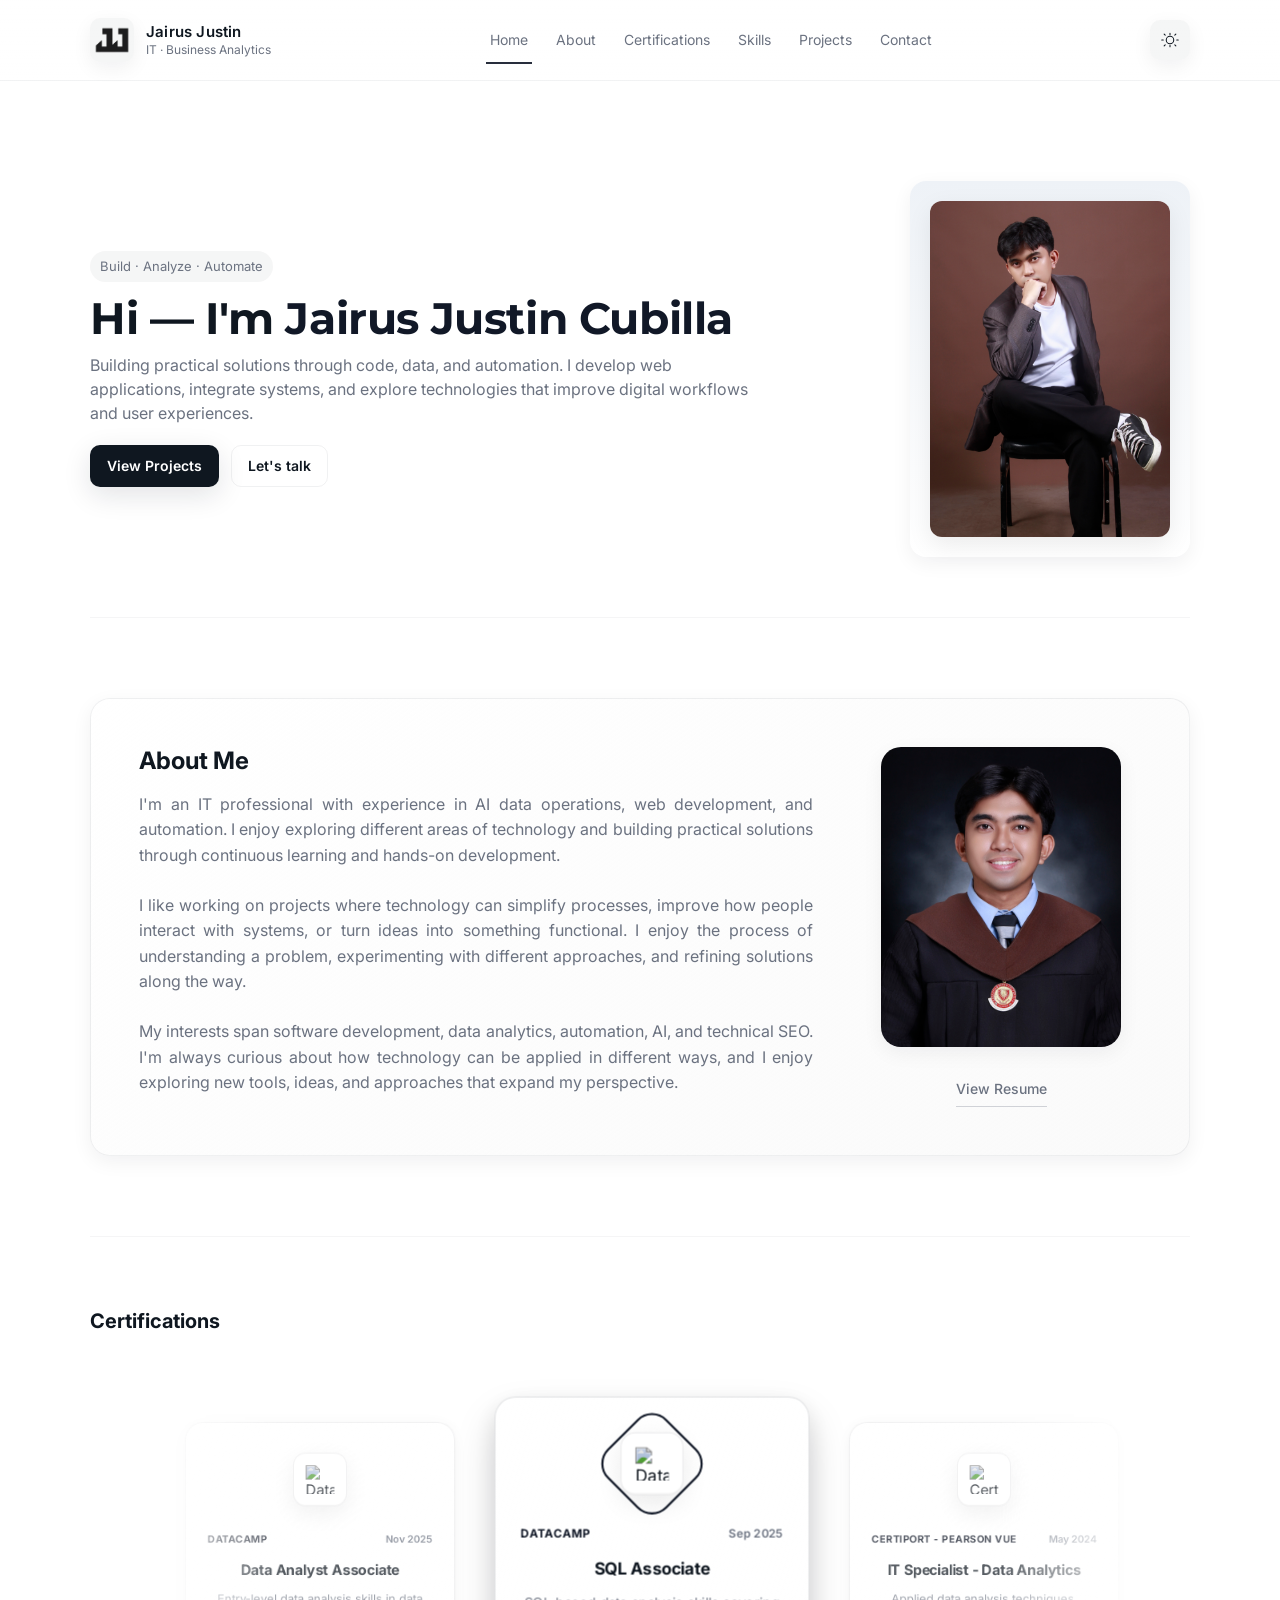
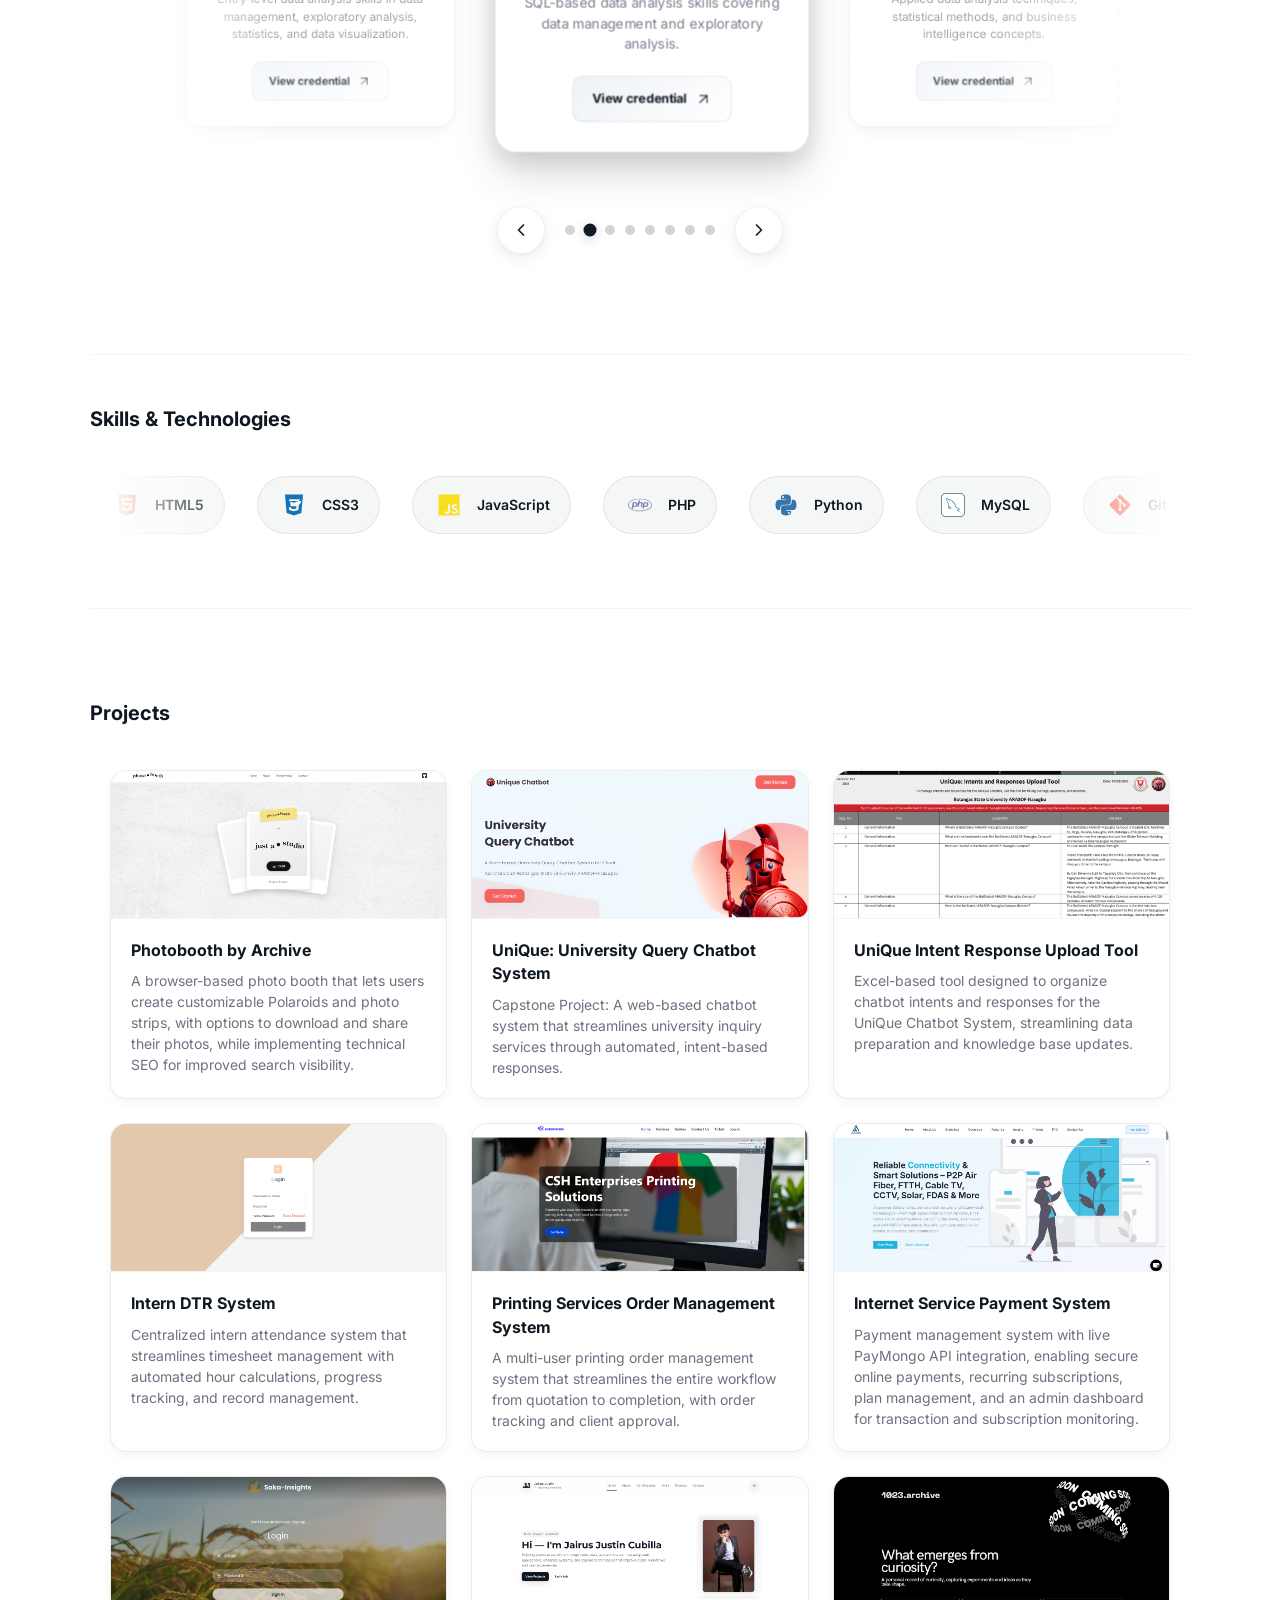
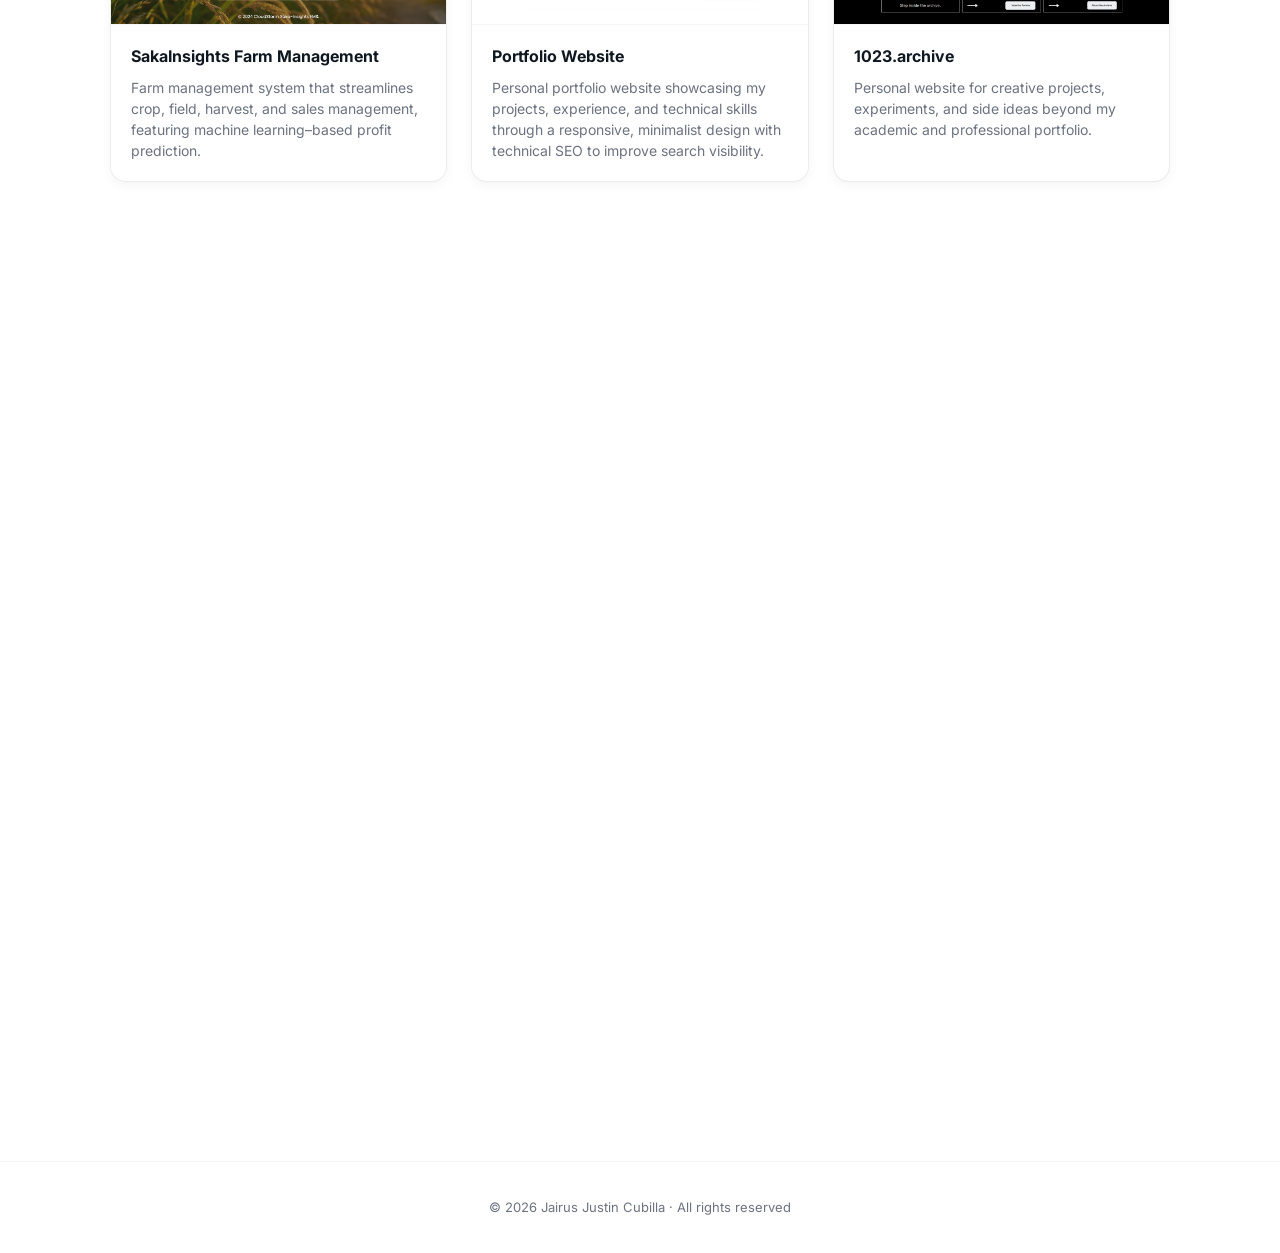
==== commit 40fdc362: "added seo" ====
--- a/index.html
+++ b/index.html
@@ -1,19 +1,76 @@
 <!DOCTYPE html>
 <html lang="en">
 <head>
-    <meta charset="utf-8" />
-    <meta name="viewport" content="width=device-width,initial-scale=1" />
-    <title>Jairus Justin Cubilla — Portfolio</title>
-    
+    <meta charset="UTF-8">
+    <meta name="viewport" content="width=device-width, initial-scale=1.0">
+
+    <title>Jairus Justin Cubilla | Portfolio</title>
+
+    <meta name="description" content="Jairus Justin Cubilla is an IT professional with experience in AI data operations, web development, automation, and Business Analytics. Explore his portfolio, projects, skills, and professional experience.">
+
+    <meta name="keywords" content="Jairus Justin Cubilla, Jairus Cubilla, Jairus Justin, portfolio, IT professional, AI data operations, web development, automation, business analytics, PHP, JavaScript, Python, SQL">
+
+    <meta name="author" content="Jairus Justin Cubilla">
+    <meta name="creator" content="Jairus Justin Cubilla">
+    <meta name="application-name" content="Jairus Justin Cubilla Portfolio">
+    <meta name="robots" content="index, follow">
+    <meta name="theme-color" content="#111111">
+
+    <!-- Canonical -->
+    <link rel="canonical" href="https://jairuscubilla.vercel.app/">
+
+    <!-- Open Graph -->
+    <meta property="og:type" content="website">
+    <meta property="og:locale" content="en_US">
+    <meta property="og:site_name" content="Jairus Justin Cubilla Portfolio">
+    <meta property="og:title" content="Jairus Justin Cubilla | Portfolio">
+    <meta property="og:description" content="Jairus Justin Cubilla is an IT professional with experience in AI data operations, web development, automation, and business analytics. Explore his portfolio, projects, and professional experience.">
+    <meta property="og:url" content="https://jairuscubilla.vercel.app/">
+    <meta property="og:image" content="https://jairuscubilla.vercel.app/assets/images/preview.png">
+    <meta property="og:image:width" content="1200">
+    <meta property="og:image:height" content="630">
+    <meta property="og:image:alt" content="Jairus Justin Cubilla Portfolio Preview">
+
+    <!-- Twitter -->
+    <meta name="twitter:card" content="summary_large_image">
+    <meta name="twitter:title" content="Jairus Justin Cubilla | Portfolio">
+    <meta name="twitter:description" content="Jairus Justin Cubilla is an IT professional with experience in AI data operations, web development, automation, and business analytics. Explore his portfolio, projects, and professional experience.">
+    <meta name="twitter:image" content="https://jairuscubilla.vercel.app/assets/images/preview.png">
+    <meta name="twitter:url" content="https://jairuscubilla.vercel.app/">
+
     <!-- Favicon -->
-    <link rel="icon" type="image/x-icon" href="assets/images/icons/logo.png">
+    <link rel="icon" type="image/png" href="assets/images/icons/logo.png">
+    <link rel="apple-touch-icon" href="assets/images/icons/logo.png">
+
+    <!-- Fonts -->
+    <link rel="preconnect" href="https://fonts.googleapis.com">
+    <link rel="preconnect" href="https://fonts.gstatic.com" crossorigin>
+
+    <link href="https://fonts.googleapis.com/css2?family=Inter:wght@300;400;600;700&family=Montserrat:wght@500;700&display=swap" rel="stylesheet">
+
+    <!-- Font Awesome -->
     <link rel="stylesheet" href="https://cdnjs.cloudflare.com/ajax/libs/font-awesome/6.4.0/css/all.min.css">
-    
-    <!-- Fonts -->
-    <link href="https://fonts.googleapis.com/css2?family=Inter:wght@300;400;600;700&family=Montserrat:wght@500;700&display=swap" rel="stylesheet" />
 
     <!-- CSS -->
     <link rel="stylesheet" href="css/styles.css">
+
+    <!-- Person Structured Data -->
+    <script type="application/ld+json">
+    {
+        "@context":"https://schema.org",
+        "@type":"Person",
+        "name":"Jairus Justin Cubilla",
+        "url":"https://jairuscubilla.vercel.app/",
+        "image":"https://jairuscubilla.vercel.app/assets/images/profile.png",
+        "jobTitle":"IT Professional",
+        "description":"IT professional with experience in AI data operations, web development, automation, and Business Analytics.",
+        "sameAs":[
+        "https://github.com/jairuscubilla",
+        "https://www.linkedin.com/in/jairusjustin-cubilla/"
+        ]
+    }
+    </script>
+
 </head>
 
 <body>
@@ -107,8 +164,7 @@
                                 I like working on projects where technology can simplify processes, improve how people interact with systems, or turn ideas into something functional. I enjoy the process of understanding a problem, experimenting with different approaches, and refining solutions along the way.
                             </p>
                             <p class="about-text">
-                                My interests span software development, data analytics, automation, and AI. I'm always curious about how technology can be applied in different ways, and I enjoy exploring new tools, ideas, and approaches that expand my perspective.                            
-                            </p>
+                                My interests span software development, data analytics, automation, AI, and technical SEO. I'm always curious about how technology can be applied in different ways, and I enjoy exploring new tools, ideas, and approaches that expand my perspective.                            </p>
                         </div>
 
                         <aside class="about-sidebar">
@@ -424,7 +480,7 @@
                         <div class="project-body">
                             <div class="project-title">Photobooth by Archive</div>
                             <div class="project-desc">
-                                A browser-based photo booth that lets users create customizable Polaroids and photo strips, with options to download and share their photos.
+                                A browser-based photo booth that lets users create customizable Polaroids and photo strips, with options to download and share their photos, while implementing technical SEO for improved search visibility.
                             </div>
                         </div>
                     </article>
@@ -555,7 +611,7 @@
                             <img src="assets/projects/portfolio/2.png" alt="Portfolio website preview 1">
                             <div class="project-tags">
                                 <span class="project-tag">HTML/CSS</span>
-                                <span class="project-tag">Responsive</span>
+                                <span class="project-tag">Technical SEO</span>
                                 <span class="project-tag">Web Design</span>
                             </div>
                             <a href="https://jairuscubilla.vercel.app/" target="_blank" class="live-icon" title="View Live Project">
@@ -567,7 +623,7 @@
                         <div class="project-body">
                             <div class="project-title">Portfolio Website</div>
                             <div class="project-desc">
-                                Personal portfolio website showcasing my projects, experience, and technical skills through a responsive and minimalist design.
+                                Personal portfolio website showcasing my projects, experience, and technical skills through a responsive, minimalist design with technical SEO to improve search visibility.
                             </div>
                         </div>
                     </article>
